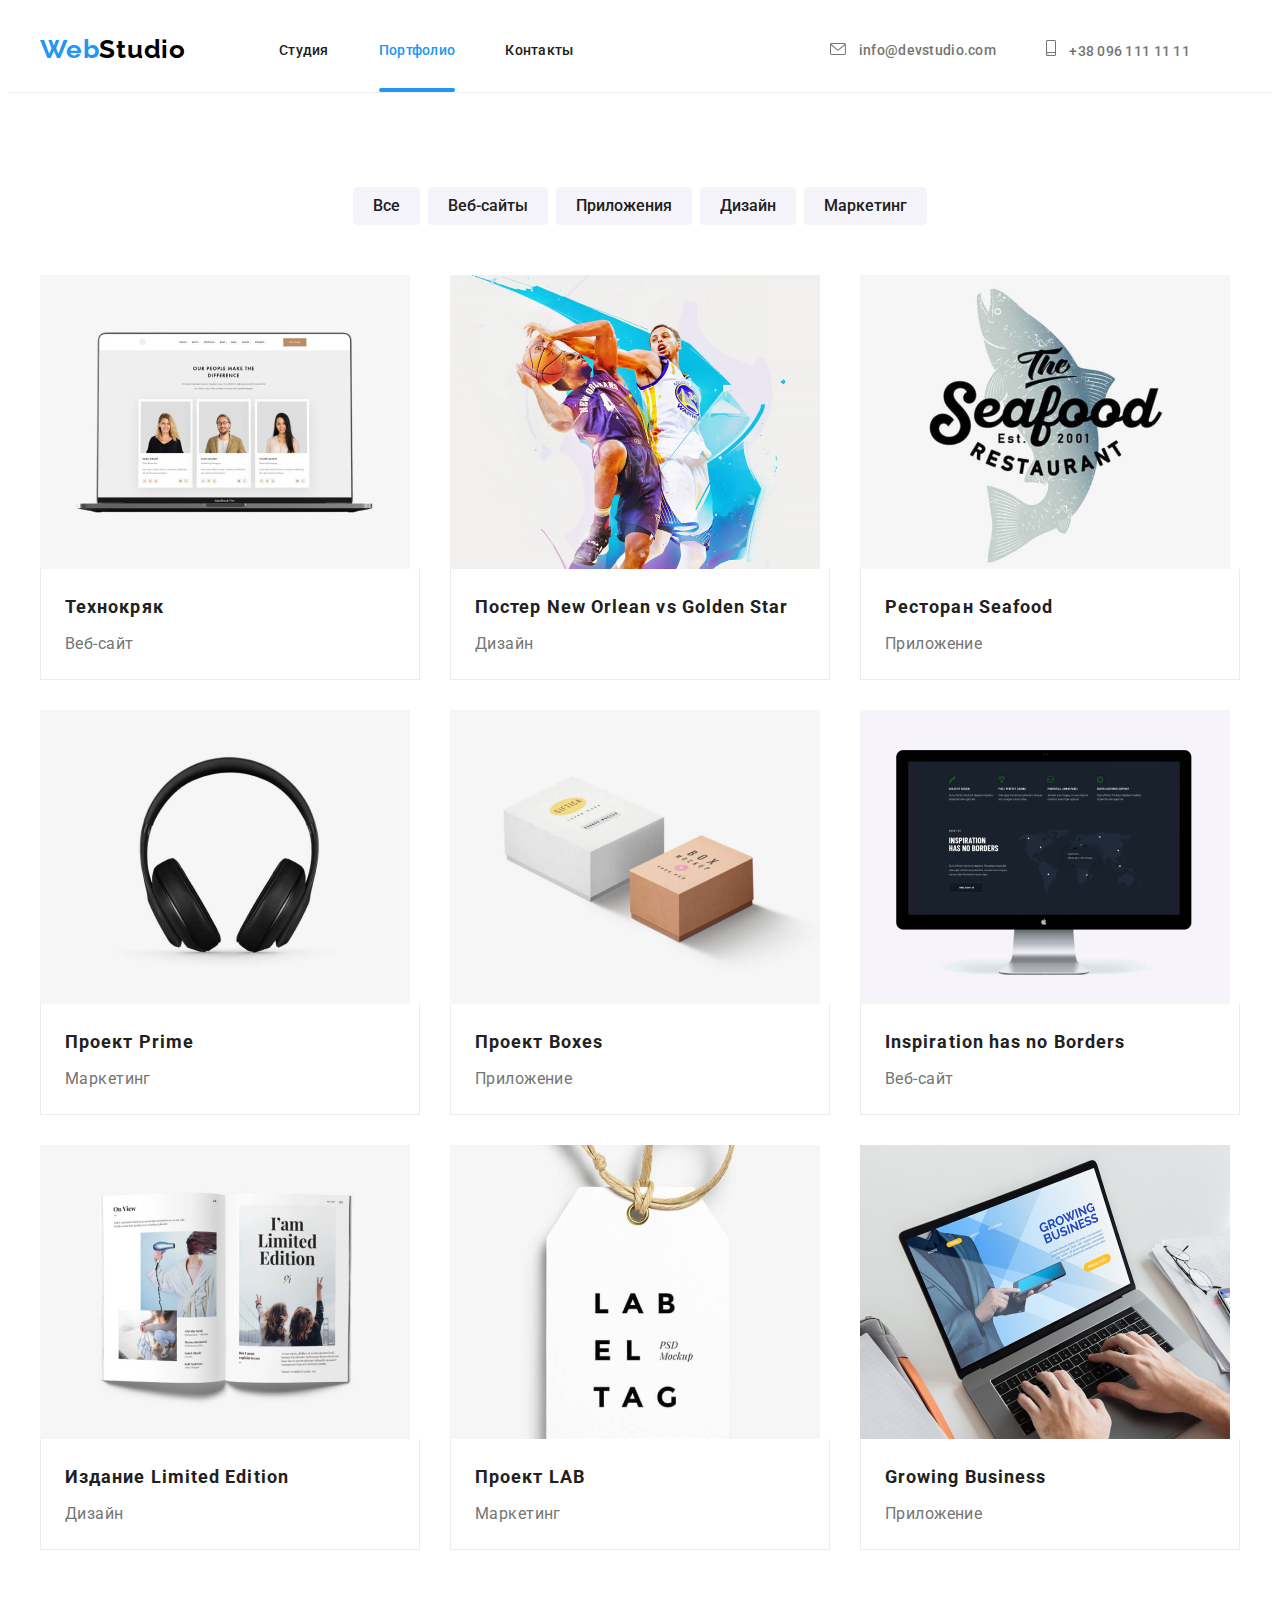
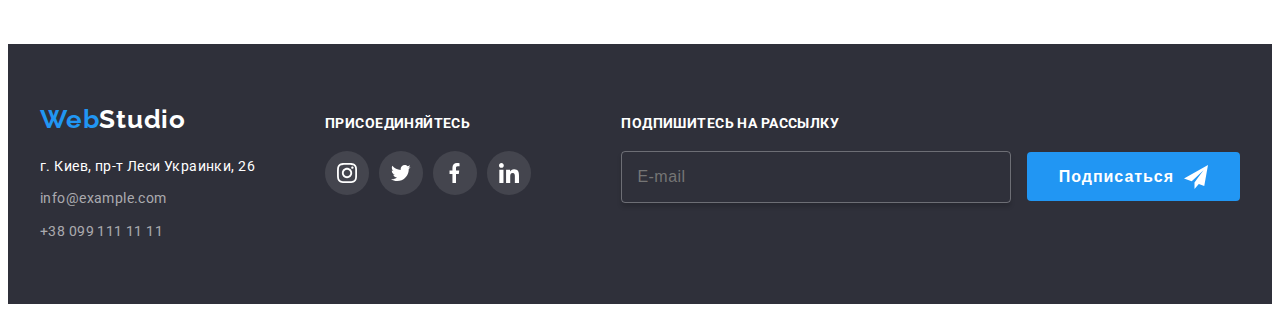
==== portfolio.html @ 8ec92589 "Add files via upload" ====
<!DOCTYPE html>
<html lang="ru">
<head>
    <meta charset="UTF-8">
    <meta http-equiv="X-UA-Compatible" content="IE=edge">
    <meta name="viewport" content="width=device-width, initial-scale=1.0">
    <link rel="preconnect" href="https://fonts.googleapis.com">
    <link rel="preconnect" href="https://fonts.gstatic.com" crossorigin>
    <link href="https://fonts.googleapis.com/css2?family=Raleway:wght@700&family=Roboto:wght@400;500;700;900&display=swap"
    rel="stylesheet">
    <link rel="stylesheet" href="https://cdnjs.cloudflare.com/ajax/libs/modern-normalize/1.1.0/modern-normalize.min.css"
        integrity="sha512-wpPYUAdjBVSE4KJnH1VR1HeZfpl1ub8YT/NKx4PuQ5NmX2tKuGu6U/JRp5y+Y8XG2tV+wKQpNHVUX03MfMFn9Q=="
        crossorigin="anonymous" referrerpolicy="no-referrer" />
    <link rel="stylesheet" href="css/styles.css">
    <title>Portfolio</title>
</head>
<body>
    <!--Шапка сайта-->
    <header class="border-header">
        <div class="container">
        <div class="main-nav">
        <nav class="main-nav">
            <a class="webstudio" href="portfolio.html"> <span class="web">Web</span>Studio</a>
            <ul class="header-name-list">
                <li><a class="social-link" href="index.html">Студия</a></li>
                <li><a class="social-link current-portfolio" href="portfolio.html"><span class="portfolio-text-color">Портфолио</span></a></li>
                <li><a class="social-link" href="">Контакты</a></li>
            </ul>
        </nav>
    <ul class="header-mail-contacts">
        <li><a href="mailto:info@devstudio.com" class="header-contacts icons-header">
                <svg class="tell-svg" width="16" height="12">
                            <use href="./images/icons.svg#icon-envelope-hover"></use>
                        </svg>
                        info@devstudio.com</a>
                    </li>
        <li><a href="tel:+380961111111" class="header-contacts icons-header">
            <svg class="tell-svg" width="10" height="16">
                <use href="./images/icons.svg#icon-smartphone"></use>
            </svg>
            +38 096 111 11 11</a>
        </li>
    </ul>
</div>
</div>
    </header>
    <!--Основная информация сайта-->
<main>
     <section class="material-section">
        <div class="container">
        <h1 class="invisible">Основная информация сайта</h1>
        <ul class="button-list-item">
            <li class="button-setting"><button class="main-name-section" type="button">Все</button></li>
            <li class="button-setting"><button class="main-name-section" type="button">Веб-сайты</button></li>
            <li class="button-setting"><button class="main-name-section" type="button">Приложения</button></li>
            <li class="button-setting"><button class="main-name-section" type="button">Дизайн</button></li>
            <li class="button-setting"><button class="main-name-section" type="button">Маркетинг</button></li>
        </ul>
        
    <!--Картинки сайтов-->
        <ul class="portfolio-list list">
            <li class="portfolio-image">
                <a class="list-text-decor" href="Teghnohriak"  target="_blank" rel="noopener noreferrer">
                    <div class="item-discription-box">
                    <img src="./images/tehnohriak.png" alt="Teghohriak" width="370" />
                    <p class="portfolio-item-discription">Технокряк это современная площадка распространения коронавируса. Компании
                            используют эту платформу для цифрового
                            шпионажа и атак на защищённые сервера конкурентов.</p>
                    </div>
                <div class="portfolio-content-size">
            <h2 class="portfolio-name-content">Технокряк</h2>
            <p class="portfolio-text-section">Веб-сайт</p>
           </div>
           </a>
           </li>
            <li class="portfolio-image">
                <a class="list-text-decor" href="NewOrlean" target="_blank" rel="noopener noreferrer">
                    <div class="item-discription-box">
                    <img src="./images/posternevorlean.png" alt="NewOrlean" width="370" />
                    <p class="portfolio-item-discription">Технокряк это современная площадка распространения коронавируса. Компании
                используют эту платформу для цифрового
                шпионажа и атак на защищённые сервера конкурентов.</p>
                </div>
                    <div class="portfolio-content-size">
            <h2 class="portfolio-name-content">Постер New Orlean vs Golden Star</h2>
            <p class="portfolio-text-section">Дизайн</p>
            </div>
            </a>
        </li>
            <li class="portfolio-image">
                <a class="list-text-decor" href="SeaFood" target="_blank" rel="noopener noreferrer">
                    <div class="item-discription-box">
                    <img src="./images/seaafood.png" alt="SeaFood" width="370"/>
            <p class="portfolio-item-discription">Технокряк это современная площадка распространения коронавируса. Компании
                используют эту платформу для цифрового
                шпионажа и атак на защищённые сервера конкурентов.</p>
            </div>
                    <div class="portfolio-content-size">
            <h2 class="portfolio-name-content">Ресторан Seafood</h2>
            <p class="portfolio-text-section">Приложение</p>
            </div>
            </a>
        </li>
            <li class="portfolio-image">
                <a class="list-text-decor" href="ProjectPrime" target="_blank" rel="noopener noreferrer">
                    <div class="item-discription-box">
                    <img src="./images/projectprimes.png" alt="ProjectPrime" width="370" />
                <p class="portfolio-item-discription">Технокряк это современная площадка распространения коронавируса. Компании
                используют эту платформу для цифрового
                шпионажа и атак на защищённые сервера конкурентов.</p>
                 </div>
                    <div class="portfolio-content-size">
            <h2 class="portfolio-name-content">Проект Prime</h2>
            <p class="portfolio-text-section">Маркетинг</p>
            </div>
            </a>
        </li>
            <li class="portfolio-image">
                <a class="list-text-decor" href="ProjectBoxes" target="_blank" rel="noopener noreferrer">
                    <div class="item-discription-box">
                    <img src="./images/boxess.png" alt="ProjectBoxes" width="370" />
                    <p class="portfolio-item-discription">Технокряк это современная площадка распространения коронавируса. Компании
                используют эту платформу для цифрового
                шпионажа и атак на защищённые сервера конкурентов.</p>
                 </div>
                    <div class="portfolio-content-size">
                <h2 class="portfolio-name-content">Проект Boxes</h2>
            <p class="portfolio-text-section">Приложение</p>
            </div>
            </a>
        </li>
            <li class="portfolio-image">
                <a class="list-text-decor" href="Ihbb" target="_blank" rel="noopener noreferrer">
                    <div class="item-discription-box">
                    <img src="./images/ihbb.png" alt="Ihbb" width="370" />
                    <p class="portfolio-item-discription">Технокряк это современная площадка распространения коронавируса. Компании
                используют эту платформу для цифрового
                шпионажа и атак на защищённые сервера конкурентов.</p>
                </div>
                    <div class="portfolio-content-size">
                <h2 class="portfolio-name-content">Inspiration has no Borders</h2>
            <p class="portfolio-text-section">Веб-сайт</p>
            </div>
            </a>
        </li>
            <li class="portfolio-image">
                <a class="list-text-decor" href="limitededitions" target="_blank" rel="noopener noreferrer">
                    <div class="item-discription-box">
                    <img src="./images/limitededitions.png" alt="limitededitions" width="370" />
                    <p class="portfolio-item-discription">Технокряк это современная площадка распространения коронавируса. Компании
                используют эту платформу для цифрового
                шпионажа и атак на защищённые сервера конкурентов.</p>
                </div>
                    <div class="portfolio-content-size">
                <h2 class="portfolio-name-content">Издание Limited Edition</h2>
            <p class="portfolio-text-section">Дизайн</p>
            </div>
            </a>
        </li>
            <li class="portfolio-image">
                <a class="list-text-decor" href="projectLab" target="_blank" rel="noopener noreferrer">
                    <div class="item-discription-box">
                    <img src="./images/lab.png" alt="projectLab" width="370"/>
                    <p class="portfolio-item-discription">Технокряк это современная площадка распространения коронавируса. Компании
                используют эту платформу для цифрового
                шпионажа и атак на защищённые сервера конкурентов.</p>
                </div>
                    <div class="portfolio-content-size">
                <h2 class="portfolio-name-content">Проект LAB</h2>
            <p class="portfolio-text-section">Маркетинг</p>
            </div>
            </a>
        </li>
            <li class="portfolio-image">
                <a class="list-text-decor" href="crowningbisines" target="_blank" rel="noopener noreferrer">
                    <div class="item-discription-box">
                    <img src="./images/crowningbisines.png" alt="crowningbisines" width="370" />
                    <p class="portfolio-item-discription">Технокряк это современная площадка распространения коронавируса. Компании
                используют эту платформу для цифрового
                шпионажа и атак на защищённые сервера конкурентов.</p>
                </div>
                    <div class="portfolio-content-size">
                <h2 class="portfolio-name-content">Growing Business</h2>
            <p class="portfolio-text-section">Приложение</p>
        </div>
        </a>
        </li>
        </ul>
        </div>
    </section>
   
</main>
<!--Инфа Футерa-->
<footer class="footer-menu">
    <div class="container">
        <div class="all-footer-menu">
        <div class="footer-menu-logo">
        <a class="studio-footer" href="index.html"> <span class="web">Web</span>Studio</a>
        <address>
        <ul class="list">
            <li class="footer-section-li addres--footer-margin"><a class="footer-address-section" href="https://www.google.com/maps/d/viewer?msa=0&mid=10uSM3H-mIU3GznYo2szRIEphczw&ll=50.42732223110121%2C30.538093590064918&z=17"
                    target="blanc" rel="noopener noreferre">
                    г. Киев, пр-т Леси Украинки, 26</a></li>
            <li class="footer-section-li"><a class="footer-contact-section" href="mailto:info@example.com" title="info@example.com">info@example.com</a></li>
            <li class="footer-section-li"><a class="footer-contact-section" href="tel:+380991111111" title="+380991111111">+38 099 111 11 11</a></li>
        </ul>
        </address>
        </div>
        <div class="right-footer-container">
            <strong class="right-footer-title">ПРИСОЕДИНЯЙТЕСЬ</strong>
            <ul class="right-footer-list list">
                <li class="right-footer-item">
                    <a href="" class="right-footer-link">
                        <svg class="right-footer-icons" width="20" height="20">
                            <use href="./images/icons.svg#icon-instagram2"></use>
                        </svg>
                    </a>
                </li>
                <li class="right-footer-item">
                    <a href="" class="right-footer-link twiter-background">
                        <svg class="right-footer-icons" width="20" height="20">
                            <use href="./images/icons.svg#icon-facebook"></use>
                        </svg>
                    </a>
                </li>
                <li class="right-footer-item">
                    <a href="" class="right-footer-link">
                        <svg class="right-footer-icons" width="20" height="20">
                            <use href="./images/icons.svg#icon-twiter"></use>
                        </svg>
                    </a>
                </li>
                <li class="right-footer-item">
                    <a href="" class="right-footer-link">
                        <svg class="right-footer-icons" width="20" height="20">
                            <use href="./images/icons.svg#icon-linkedin"></use>
                        </svg>
                    </a>
                </li>
            </ul>
        </div>
        <div class="footer-con-item">
            <strong class="right-footer-title">Подпишитесь на рассылку</strong>
            <form class="footer-form">
                <input class="input-footer" name="email-footer" type="email" placeholder="E-mail" />
                <button class="button-style btn-send" type="submit">
                    Подписаться
                    <svg class="icon-send-btn" width="24px" height="24px">
                        <use href="./images/modal.svg#icon-icon-send"></use>
                    </svg>
                </button>
            </form>
        </div>
    </div>
    </div>
</footer>
</body>
</html>
---- css/styles.css ----
body {
  font-family: "Roboto", sans-serif;
  font-size: 14px;
  font-weight: normal;
  letter-spacing: 0.03em;
  background-color: var(--main-batton-address-color);
}
footer {
  background-color: var(--footer-main-background-color);
}
p,
h1,
h2,
h3,
h4 {
  margin: 0;
}
ul {
  margin: 0;
  padding-left: 0;
}
button {
  cursor: pointer;
}
img {
  display: block;
}
:root {
  --main-text-color: #757575;
  --main-batton-address-color: #ffffff;
  --accent-color: #2196f3;
  --portfolio-main-color: #212121;
  --webstudio-text-color: #000000;
  --background-text-button-color: #f5f4fa;
  --footer-main-background-color: #2f303a;
  --var-main-color: #e5e5e5;
}
/*-----------------WebStudio----------------*/
.list {
  list-style: none;
}
.container {
  width: 1200px;
  padding-left: 15px;
  padding-right: 15px;
  margin: 0 auto;
}
.webstudio {
  font-family: Raleway, sans-serif;
  font-weight: 700;
  font-size: 26px;
  line-height: 1.19;
  letter-spacing: 0.03em;
  text-decoration: none;
  color: var(--webstudio-text-color);
  margin-top: 24px;
  margin-bottom: 25px;
  display: flex;
}
.web {
  color: #2196f3;
  text-decoration: none;
}

.main-nav {
  display: flex;
  align-items: center;
}

/*-----------------Header------------------*/
.head-height {
  height: 80px;
  border-bottom-style: solid;
  border-bottom-color: #ececec;
  border-width: 1px;
}
.social-link {
  font-weight: 500;
  line-height: 16px;
  letter-spacing: 0.02em;
  text-decoration: none;
  color: var(--portfolio-main-color);
  display: block;
  transition-property: color, background-color;
  transition-duration: 250ms;
  transition-timing-function: cubic-bezier(0.4, 0, 0.2, 1);
}
/* Нижнее подчеркивание в хедере */
.current {
  color: var(--accent-color);
  position: relative;
}
.current::after {
  content: "";
  width: 100%;
  height: 4px;
  border-radius: 2px;
  position: absolute;
  left: 0;
  background-color: var(--accent-color);
  bottom: -30px;
}
.current-portfolio {
  position: relative;
}
.current-portfolio::after {
  content: "";
  width: 100%;
  height: 4px;
  border-radius: 2px;
  position: absolute;
  left: 0;
  background-color: var(--accent-color);
  bottom: -34px;
}
.border-header {
  border-bottom: 1px solid #ececec;
}
.social-link:hover,
.social-link:focus {
  color: var(--accent-color);
}
.header-contacts:hover,
.header-contacts:focus {
  fill: var(--accent-color);
  color: var(--accent-color);
}

.header-name-list {
  font-weight: 500;
  line-height: 1.14;
  letter-spacing: 0.02em;
  color: hsl(0, 0%, 13%);
  text-decoration: none;
  display: flex;
  list-style: none;
  margin-left: 93px;
  margin-bottom: 32px;
  margin-top: 32px;
}
.header-name-list .social-link {
  margin-right: 50px;
}
.header-name-list .social-link:not(:last-child) {
  margin-right: 50px;
}

.studio-color {
  color: #2196f3;
}
.studio-text-color {
  color: #2196f3;
}
.header-mail-contacts {
  list-style: none;
  display: flex;
  align-items: center;
  margin-top: 32px;
  margin-bottom: 32px;
  margin-left: auto;
}
.header-mail-contacts .header-contacts {
  margin-right: 50px;
}
.header-mail-contacts .header-contacts:not(:last-child) {
  margin-right: 50px;
}
.header-contacts,
.header-tell {
  font-weight: 500;
  line-height: 1.14;
  letter-spacing: 0.02em;
  text-decoration: none;
  color: var(--main-text-color);
  transition-property: color, background-color;
  transition-duration: 250ms;
  transition-timing-function: cubic-bezier(0.4, 0, 0.2, 1);
}
.tell-svg {
  margin-right: 10px;
  align-items: center;
}
.head-icon-sections {
  display: flex;
  align-items: center;
}
.icons-header {
  fill: currentColor;
}
.icon-malito {
  fill: solid #757575;
}

/*------Секция основного материала--*/
.section-background-color {
  background-color: var(--footer-main-background-color);
  background-image: linear-gradient(
      rgba(47, 48, 58, 0.4),
      rgba(47, 48, 58, 0.4)
    ),
    url(../images/hero.img.jpg);
  background-repeat: no-repeat;
  background-position: center;
  background-size: cover;
  max-width: 1600px;
  margin-right: auto;
  margin-left: auto;
}

.main-container {
  text-align: center;
  padding-top: 200px;
  padding-bottom: 200px;
}

.material-section {
  padding-top: 94px;
  padding-bottom: 94px;
}

.section-effective-solutions {
  font-weight: 900;
  font-size: 44px;
  line-height: 1.36;
  text-align: center;
  letter-spacing: 0.06em;
  text-transform: uppercase;
  color: var(--main-batton-address-color);
  width: 696px;
  margin-right: auto;
  margin-left: auto;
  margin-bottom: 30px;
  display: block;
}
.button-style {
  display: inline-block;
  background-color: #2196f3;
  font-weight: 700;
  font-size: 16px;
  line-height: 1.87;
  border-radius: 4px;
  cursor: pointer;
  letter-spacing: 0.06em;
  color: var(--main-batton-address-color);
  text-align: center;
  border: none;
  padding-top: 10px;
  padding-bottom: 10px;
  padding-left: 32px;
  padding-right: 32px;
  transition-property: color, background-color;
  transition-duration: 250ms;
  transition-timing-function: cubic-bezier(0.4, 0, 0.2, 1);
}
.button-style:hover,
.button-style:focus {
  background-color: #188ce8;
}
/*------Секция рода занятий нашей организации--*/
.list-about:not(:last-child) {
  margin-right: 30px;
}
.list-about {
  width: 270px;
}
.section-name-main-material {
  font-weight: 700;
  font-size: 14px;
  line-height: 1.14;
  text-transform: uppercase;
  color: var(--main-name-text-color);
  margin-bottom: 10px;
  text-transform: uppercase;
  padding: 0px;
}
.main-material-text {
  line-height: 1.71;
  font-style: Regular;
  color: var(--main-text-color);
  padding: 0px;
  margin: 0px;
}
.section-main-material {
  display: flex;
}
.list-about::before {
  display: block;
  height: 120px;
  content: "";
  background-color: #f5f4fa;
  background-repeat: no-repeat;
  background-position: center;
  margin-bottom: 30px;
}
.icon-antenna::before {
  background-image: url(../images/antenna.svg);
}
.icon-clock::before {
  background-image: url(../images/clock.svg);
}
.icon-grafik::before {
  background-image: url(../images/diagram\ 1.svg);
}
.icon-cosmic::before {
  background-image: url(../images/astronaut.svg);
}
.img-occupation {
  display: flex;
  max-width: 100%;
  height: auto;
}
.img-section {
  padding-top: 0px;
  padding-bottom: 94px;
}
.img-material-section {
  display: block;
  margin-right: 30px;
}
.img-occupation .img-material-section:last-child {
  margin-right: 0px;
}
.img-occupation {
  flex-wrap: nowrap;
}
.invisible {
  display: none;
}
.about-item-wrap {
  display: block;
  position: relative;
}
.about-img-text-section {
  font-family: "Roboto";
  font-size: 14px;
  font-weight: 700;
  line-height: 1.14;
  letter-spacing: 0.03em;
  text-align: center;
  text-transform: uppercase;
  position: absolute;
  left: 0;
  bottom: 0;
  background-color: rgba(47, 48, 58, 0.8);
  color: var(--main-batton-address-color);
  padding: 27px 0;
  width: 100%;
  transition-property: color, background-color;
  transition-duration: 250ms;
  transition-timing-function: cubic-bezier(0.4, 0, 0.2, 1);
}
/*------Секция "наша команда"------*/
.background-color-team {
  background-color: var(--background-text-button-color);
}

.occupation-team-sections {
  font-weight: 700;
  font-size: 36px;
  line-height: 1.16;
  text-align: center;
  color: var(--portfolio-main-color);
  margin-bottom: 50px;
}
.team-block-section {
  display: flex;
}
.team-paddings {
  padding-top: 30px;
  padding-bottom: 30px;
}
.team-cards-shadow {
  box-shadow: 0px 1px 3px rgba(0, 0, 0, 0.12), 0px 1px 1px rgba(0, 0, 0, 0.14),
    0px 2px 1px rgba(0, 0, 0, 0.2);
  border-radius: 0px 0px 4px 4px;
}

.team-img {
  display: block;
  margin-right: 30px;
  border-left: 1px solid #ececec;
  border-right: 1px solid #ececec;
  border-bottom: 1px solid #ececec;
  box-shadow: 0 4px 4px 0 #ececec;
  background-color: #ffffff;
}
.team-block-section .team-img:last-child {
  margin-right: 0px;
}
.team-name-section {
  font-weight: 500;
  font-size: 16px;
  line-height: 1.18;
  text-align: center;
  color: var(--main-name-text-color);
  margin-bottom: 10px;
}
.team-social-list {
  display: flex;
  justify-content: center;
}

.team-social-item + .team-social-item {
  margin-left: 10px;
}

.team-social-link {
  width: 44px;
  height: 44px;
  background-color: #ffffff;
  display: flex;
  border-radius: 50%;
  justify-content: center;
  align-content: center;
  margin-top: 16px;
  transition-property: color, background-color;
  transition-duration: 250ms;
  transition-timing-function: cubic-bezier(0.4, 0, 0.2, 1);
}

.proffesin-section {
  font-size: 16px;
  line-height: 1.18;
  text-align: center;
  color: var(--main-text-color);
}
.team-social-icons {
  fill: #afb1b8;
  content: "";
  background-repeat: no-repeat;
  margin-top: 12px;
  cursor: pointer;
  transition-property: color, background-color;
  transition-duration: 250ms;
  transition-timing-function: cubic-bezier(0.4, 0, 0.2, 1);
}
/* ховер секции соц. сетей команды */
.team-social-link:hover,
.team-social-link:focus {
  background-color: #2196f3;
}
.team-social-link:hover .team-social-icons,
.team-social-link:focus .team-social-icons {
  fill: #ffffff;
}
/* Секция постоянных клиентов */

.section-clients-title {
  font-family: Roboto;
  font-style: normal;
  font-weight: 700;
  font-size: 36px;
  line-height: 1.16;
  letter-spacing: 0.03;
  color: #212121;
  text-decoration: none;
  text-align: center;
  margin-bottom: 50px;
}
.clients-item {
  width: 170px;
  height: 92px;
  left: 615px;
  top: 2493px;
  border: 1px solid #afb1b8;
  box-sizing: border-box;
  border-radius: 4px;
  margin-right: 30px;
  transition-property: color, background-color;
  transition-duration: 250ms;
  transition-timing-function: cubic-bezier(0.4, 0, 0.2, 1);
}
.clients-item:last-child {
  margin-right: 0px;
}
.icon-clients {
  transition-property: color, background-color;
  transition-duration: 250ms;
  transition-timing-function: cubic-bezier(0.4, 0, 0.2, 1);
}
.clients-item:hover,
.clients-item:focus {
  border-color: #2196f3;
}
.clients-item:hover .icon-clients,
.clients-item:focus .icon-clients {
  fill: #2196f3;
}
.client-list {
  display: flex;
  justify-content: center;
}
.clients-link {
  width: 106px;
  height: 60px;
  display: flex;
  justify-content: center;
  align-content: center;
  margin: 16px auto 16px auto;
  fill: #afb1b8;
}

/*-----------Секция футера-----------*/
.footer-paddings {
  padding-bottom: 60px;
  padding-top: 60px;
}
.studio-footer {
  font-family: Raleway;
  font-weight: 700;
  font-size: 26px;
  line-height: 1.17;
  letter-spacing: 0.03em;
  color: var(--main-batton-address-color);
  text-decoration: none;
  margin-bottom: 20px;
}

.footer-menu-logo {
  display: block;
}
.footer-menu {
  display: inline-block;
}
.footer-section-li:not(:last-child) {
  margin-bottom: 9px;
}
.addres--footer-margin {
  margin-top: 20px;
}
.footer-li-addres-section {
  margin-bottom: 9px;
}
.footer-contact-section,
.footer-tell-section {
  font-style: normal;
  line-height: 1.71;
  color: rgba(255, 255, 255, 0.6);
  text-decoration: none;
  transition-property: color, background-color;
  transition-duration: 250ms;
  transition-timing-function: cubic-bezier(0.4, 0, 0.2, 1);
}
.footer-contact-section:hover,
.footer-contact-section:focus,
.footer-address-section:hover,
.footer-address-section:focus,
.footer-tell-section:hover,
.footer-tell-section:focus {
  color: var(--accent-color);
}

.footer-address-section {
  font-style: normal;
  text-decoration: none;
  line-height: 24px;
  color: var(--main-batton-address-color);
  transition-property: color, background-color;
  transition-duration: 250ms;
  transition-timing-function: cubic-bezier(0.4, 0, 0.2, 1);
}
.all-footer-menu {
  display: flex;
  align-items: baseline;
}
.right-footer-container {
  margin-left: 70px;
}
.right-footer-title {
  font-family: "Roboto", sans-serif;
  font-weight: 700;
  font-size: 14px;
  line-height: 16px;
  color: var(--main-batton-address-color);
  text-align: left;
  text-transform: uppercase;
  margin-bottom: 20px;
  display: block;
}
.right-footer-list {
  display: flex;
  justify-content: center;
  align-items: center;
}

.right-footer-item {
  justify-content: baseline;
  margin-right: 10px;
}
.right-footer-link {
  width: 44px;
  height: 44px;
  background-color: #44454e;
  display: flex;
  border-radius: 50%;
  justify-content: center;
  align-content: center;
  transition-property: color, background-color;
  transition-duration: 250ms;
  transition-timing-function: cubic-bezier(0.4, 0, 0.2, 1);
}
.right-footer-item:last-child {
  margin-right: 0px;
}
.right-footer-icons {
  fill: #ffffff;
  margin-top: 12px;
  cursor: pointer;
}
.right-footer-link:hover,
.right-footer-link:focus {
  background-color: #2196f3;
}

/*--Оформление основного материала Портфолио--*/
.portfolio-name-content {
  font-weight: 700;
  font-size: 18px;
  line-height: 2;
  letter-spacing: 0.06em;
  color: var(--portfolio-main-color);
  text-decoration: none;
  margin-bottom: 4px;
}
.portfolio-list {
  display: flex;
  justify-content: center;
  flex-wrap: wrap;
}
.portfolio-image {
  width: calc((100% - 60px) / 3);
  margin-right: 30px;
  margin-bottom: 30px;
}

.portfolio-image:nth-child(3n) {
  margin-right: 0px;
}
.portfolio-image:nth-last-child(-n + 3) {
  margin-bottom: 0px;
}
.portfolio-content-size {
  padding-top: 20px;
  padding-bottom: 20px;
  padding-left: 24px;
  padding-right: 24px;
  border-bottom: 1px solid #ececec;
  border-left: 1px solid #ececec;
  border-right: 1px solid #ececec;
  border-top-style: none;
}
/* эффекты текста списка ссылок портфолио */
.item-discription-box {
  position: relative;
  overflow: hidden;
}
.portfolio-item-discription {
  position: absolute;
  height: 100%;
  top: 0;
  left: 0;
  display: flex;
  align-items: center;
  padding: 63px 24px;
  font-size: 18px;
  line-height: 1.55;
  color: var(--main-batton-address-color);
  background-color: rgba(33, 150, 243, 0.9);
  transition-property: transform;
  transition-duration: 250ms;
  transform: translateY(101%);
  transition-timing-function: cubic-bezier(0.4, 0, 0.2, 1);
}
/* ховер списка ссылок портфолио */
.list-text-decor:hover .portfolio-item-discription,
.list-text-decor:focus .portfolio-item-discription {
  transform: translateY(0);
}
/* тень боксов списка ссылок портфолио */
.list-text-decor:hover,
.list-text-decor:focus {
  box-shadow: 0px 1px 1px rgba(0, 0, 0, 0.12), 0px 4px 4px rgba(0, 0, 0, 0.06),
    1px 4px 6px rgba(0, 0, 0, 0.16);
}
.list-text-decor {
  text-decoration: none;
  display: block;
  transition-property: color, background-color;
  transition-duration: 250ms;
  transition-timing-function: cubic-bezier(0.4, 0, 0.2, 1);
}
.portfolio-text-section {
  font-size: 16px;
  line-height: 1.87;
  color: var(--main-text-color);
  text-decoration: none;
}
.button-list-item {
  display: flex;
  justify-content: center;
  margin-bottom: 50px;
  list-style: none;
}
.button-setting {
  display: list-item;
  margin-right: 8px;
  list-style: none;
}
.main-name-section {
  display: list-item;
  font-family: inherit;
  font-style: Medium;
  font-weight: 500;
  font-size: 16px;
  line-height: 1.62;
  text-align: center;
  color: var(--portfolio-main-color);
  text-decoration: none;
  cursor: pointer;
  border: none;
  border-radius: 4px;
  padding: 6px 20px;
  background: var(--background-text-button-color);
  transition-property: color, background-color;
  transition-duration: 250ms;
  transition-timing-function: cubic-bezier(0.4, 0, 0.2, 1);
}
.button-list-item .button-setting:last-child {
  margin-right: 0px;
}

/*---------------псевдоклас контактов портфолио------------*/
.main-name-section:hover,
.main-name-section:focus {
  background-color: #188ce8;
  color: var(--main-batton-address-color);
  cursor: pointer;
  box-shadow: 0px 4px 4px rgba(0, 0, 0, 0.25);
}
.portfolio-text-color {
  color: #2196f3;
}
.footer-menu {
  display: block;
  padding-top: 60px;
  padding-bottom: 60px;
}
.foter-addres-list {
  padding-top: 20px;
}
.footer-border {
  border-style: solid 1px #000000;
  box-shadow: 0 4px 4px 0 #000000;
}
/* Бэкдроп модалки */
.backdrop {
  background-color: rgba(0, 0, 0, 0.2);
  position: fixed;
  top: 0;
  width: 100vw;
  height: 100vh;
  transition: opacity 500ms, visibility 500ms;
}

.modal {
  position: absolute;
  padding: 40px;
  top: 50%;
  left: 50%;
  background-color: var(--main-batton-address-color);
  box-shadow: 0px 1px 3px rgba(0, 0, 0, 0.12), 0px 1px 1px rgba(0, 0, 0, 0.14),
    0px 2px 1px rgba(0, 0, 0, 0.2);
  border-radius: 4px;
  transform: translate(-50%, -50%) scale(1);
}
.modal-close {
  position: absolute;
  top: 8px;
  right: 8px;
  padding: 0;

  display: flex;
  justify-content: center;
  align-items: center;

  width: 30px;
  height: 30px;

  background-color: var(--main-batton-address-color);
  border: 1px solid rgba(0, 0, 0, 0.1);
  border-radius: 50%;
}
.close-icon-modal {
  transition: 250ms cubic-bezier(0.4, 0, 0.2, 1);
}
.close-icon-modal:hover {
  color: var(--accent-color);
}
.modal-close:hover .close-icon-modal,
.modal-close:focus .close-icon-modal {
  fill: currentColor;
}
.is-hidden {
  opacity: 0;
  pointer-events: none;
  visibility: hidden;
}
.modal-title {
  font-weight: 700;
  font-size: 20px;
  line-height: 1.15;
  text-align: center;
  margin-bottom: 12px;
  color: var(--portfolio-main-color);
}
.form .button-style {
  display: flex;
  margin-left: auto;
  margin-right: auto;
}
.form {
}
.form-field {
  position: relative;
}
.input-text {
  display: block;
  margin-bottom: 4px;
  margin-top: 10px;
  font-size: 12px;
  line-height: 1.16;
  letter-spacing: 0.01em;
  color: var(--main-text-color);
}
.name-margin {
  margin-top: 0px;
}
.form-input {
  width: 100%;
  height: 40px;
  border: 1px solid rgba(33, 33, 33, 0.2);
  border-radius: 4px;
  outline: none;
  padding: 11px 12px 11px 42px;
  transition: 250ms cubic-bezier(0.4, 0, 0.2, 1);
}
.form-input:hover + .modal-icon,
.form-input:focus + .modal-icon {
  fill: var(--accent-color);
}
.form-input:hover,
.form-text:hover,
.form-input:focus,
.form-text:focus {
  border-color: var(--accent-color);
}
.form-text {
  display: block;
  padding: 12px 16px;
  margin-bottom: 20px;
  border: 1px solid rgba(33, 33, 33, 0.2);
  border-radius: 4px;
  color: rgba(117, 117, 117, 0.5);
  width: 100%;
  height: 120px;
  font-size: 12px;
  line-height: 1.16;
  letter-spacing: 0.01em;
  resize: none;
  outline: none;
  transition: 250ms cubic-bezier(0.4, 0, 0.2, 1);
}
.form-text::placeholder {
  color: rgba(117, 117, 117, 0.5);
}
.modal-icon {
  display: inline-block;
  top: 50%;
  left: 12px;
  position: absolute;
  fill: var(--portfolio-main-color);
  transition: 250ms cubic-bezier(0.4, 0, 0.2, 1);
}

.modal-close:hover .close-icon-modal,
.modal-close:focus .close-icon-modal {
  fill: currentColor;
}
.conditions {
  margin-bottom: 30px;
}
.conditions-link {
  color: var(--accent-color);
}

.input-checkbox {
  display: flex;
  align-items: center;
  justify-content: center;
}
.checkbox {
  position: absolute;
  clip: rect(0 0 0 0);
  width: 1px;
  height: 1px;
  margin: -1px;
}
.checkbox-icon {
  display: inline-block;
  width: 16px;
  height: 15px;
  margin-right: 8px;
  border: solid 2px #212121;
  border-radius: 2px;
  transition: 250ms cubic-bezier(0.4, 0, 0.2, 1);
  cursor: pointer;
}
.checkbox:checked + .checkbox-icon {
  border-color: var(--accent-color);
  background-color: var(--accent-color);
  background-image: url(../images/chek_form.svg);
  background-size: contain;
  background-origin: border-box;
}
.checkbox:hover + .checkbox-icon,
.checkbox:focus + .checkbox-icon {
  border: solid 2px #2196f3;
}
/* footer send menu */
.footer-con-item:not(:last-child) {
  margin-right: 70px;
}

.footer-con-item:last-child {
  margin-left: auto;
}

.input-footer {
  height: 50px;
  min-width: 358px;
  padding: 0 15px;
  margin-right: 12px;
  outline: none;
  font-size: 16px;
  line-height: 1.25;
  letter-spacing: 0.03em;
  color: var(--main-batton-address-color);
  background-color: inherit;
  border: 1px solid rgba(255, 255, 255, 0.3);
  transition: 250ms cubic-bezier(0.4, 0, 0.2, 1);
  border-radius: 4px;
  box-shadow: 0px 4px 4px rgba(0, 0, 0, 0.15);
}
.input-footer:hover,
.inpet-footer:focus {
  border-color: var(--accent-color);
}
.btn-send {
  display: inline-flex;
  align-items: center;
}
.icon-send-btn {
  margin-left: 10px;
}
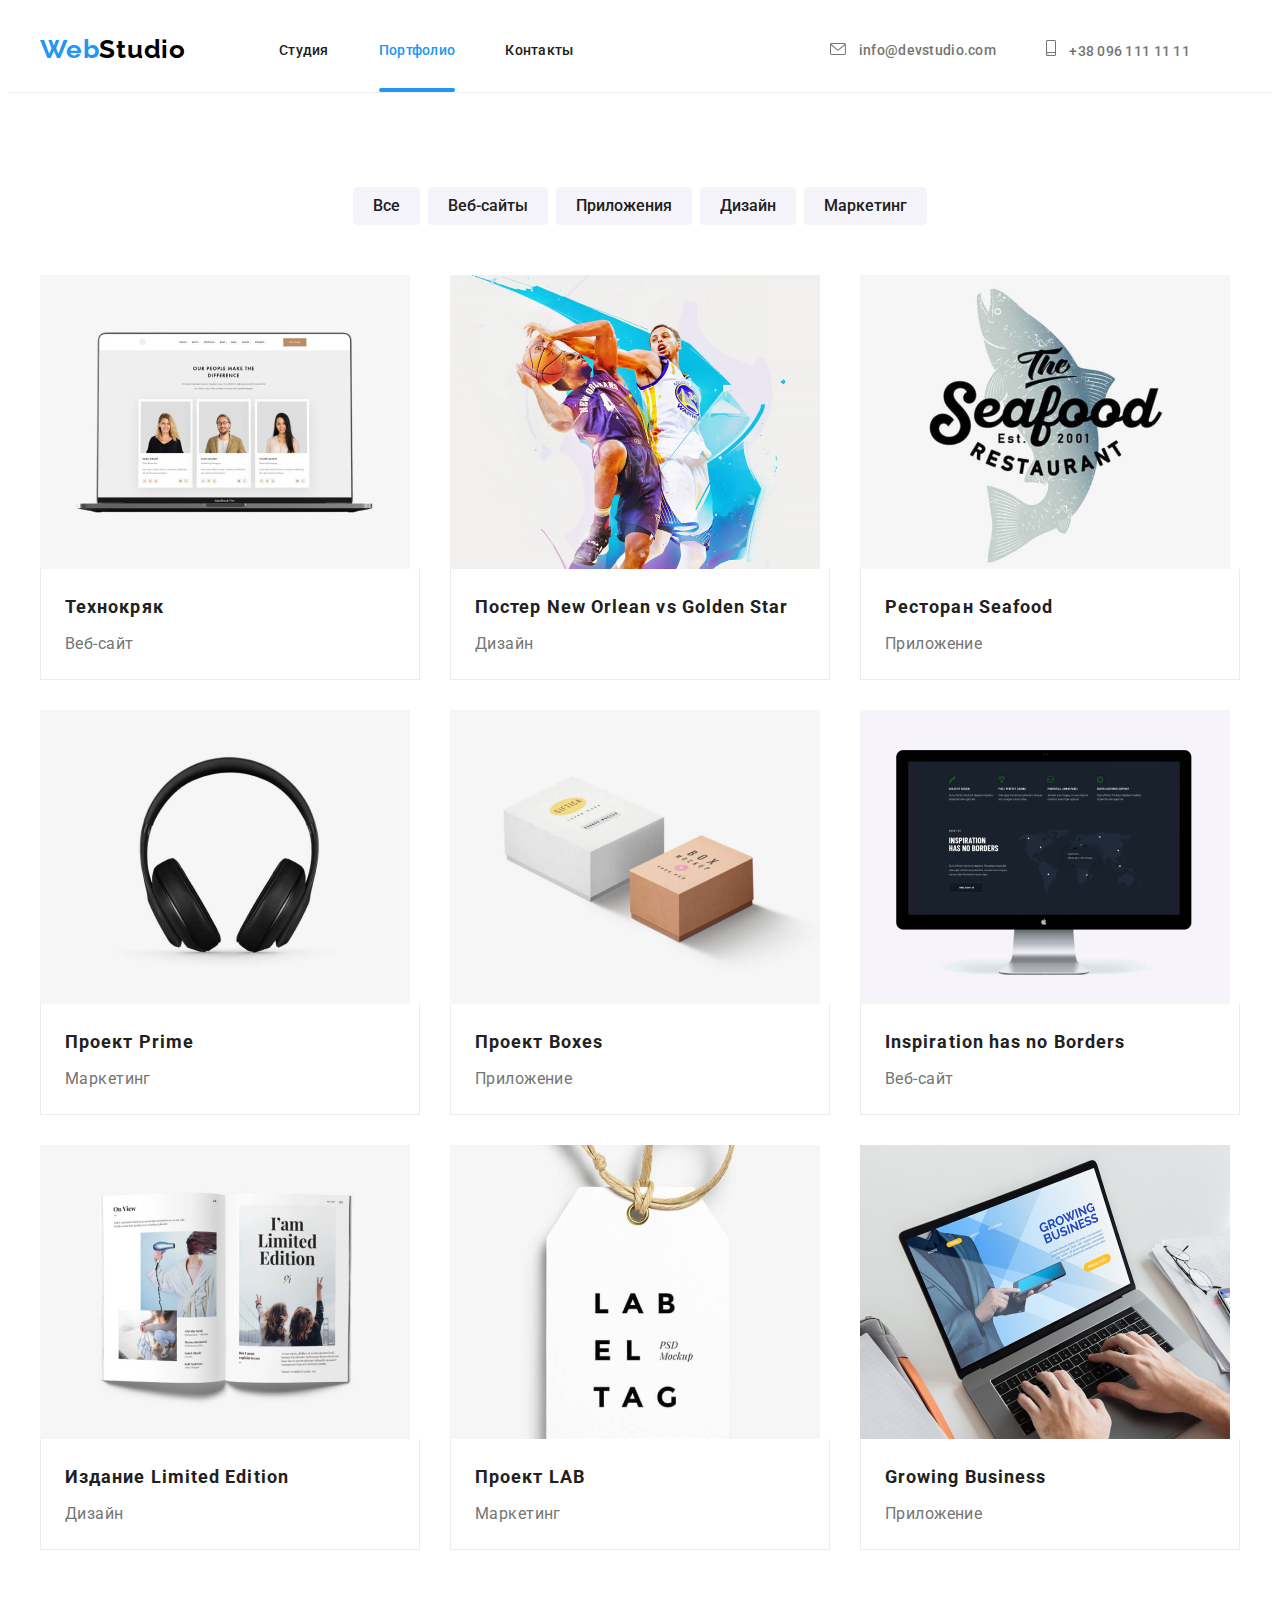
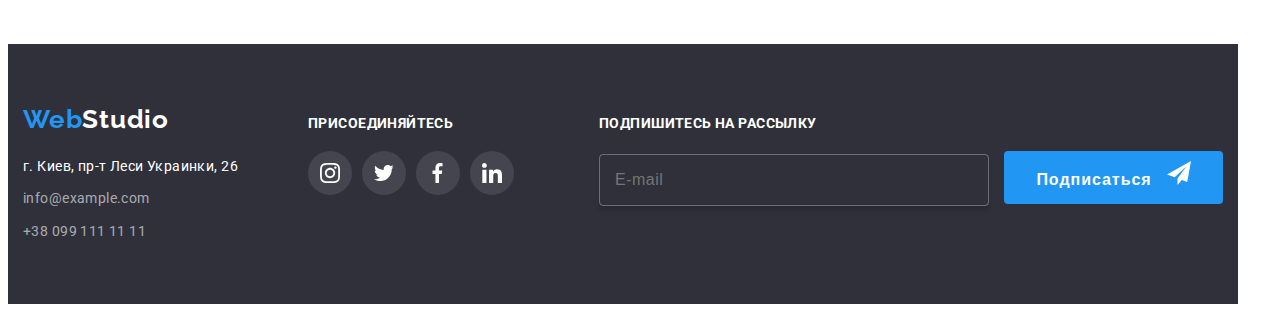
==== commit 7a9f74ac: "начало начала положено" ====
--- a/portfolio.html
+++ b/portfolio.html
@@ -11,7 +11,8 @@
     <link rel="stylesheet" href="https://cdnjs.cloudflare.com/ajax/libs/modern-normalize/1.1.0/modern-normalize.min.css"
         integrity="sha512-wpPYUAdjBVSE4KJnH1VR1HeZfpl1ub8YT/NKx4PuQ5NmX2tKuGu6U/JRp5y+Y8XG2tV+wKQpNHVUX03MfMFn9Q=="
         crossorigin="anonymous" referrerpolicy="no-referrer" />
-    <link rel="stylesheet" href="css/styles.css">
+    <link rel="stylesheet" href="css/styles.css" />
+    <link rel="stylesheet" href="./css/main.css" />
     <title>Portfolio</title>
 </head>
 <body>
--- a/css/styles.css
+++ b/css/styles.css
@@ -1,66 +1,4 @@
-body {
-  font-family: "Roboto", sans-serif;
-  font-size: 14px;
-  font-weight: normal;
-  letter-spacing: 0.03em;
-  background-color: var(--main-batton-address-color);
-}
-footer {
-  background-color: var(--footer-main-background-color);
-}
-p,
-h1,
-h2,
-h3,
-h4 {
-  margin: 0;
-}
-ul {
-  margin: 0;
-  padding-left: 0;
-}
-button {
-  cursor: pointer;
-}
-img {
-  display: block;
-}
-:root {
-  --main-text-color: #757575;
-  --main-batton-address-color: #ffffff;
-  --accent-color: #2196f3;
-  --portfolio-main-color: #212121;
-  --webstudio-text-color: #000000;
-  --background-text-button-color: #f5f4fa;
-  --footer-main-background-color: #2f303a;
-  --var-main-color: #e5e5e5;
-}
 /*-----------------WebStudio----------------*/
-.list {
-  list-style: none;
-}
-.container {
-  width: 1200px;
-  padding-left: 15px;
-  padding-right: 15px;
-  margin: 0 auto;
-}
-.webstudio {
-  font-family: Raleway, sans-serif;
-  font-weight: 700;
-  font-size: 26px;
-  line-height: 1.19;
-  letter-spacing: 0.03em;
-  text-decoration: none;
-  color: var(--webstudio-text-color);
-  margin-top: 24px;
-  margin-bottom: 25px;
-  display: flex;
-}
-.web {
-  color: #2196f3;
-  text-decoration: none;
-}
 
 .main-nav {
   display: flex;
@@ -84,6 +22,9 @@
   transition-property: color, background-color;
   transition-duration: 250ms;
   transition-timing-function: cubic-bezier(0.4, 0, 0.2, 1);
+}
+.portfolio-text-color {
+  color: var(--accent-color);
 }
 /* Нижнее подчеркивание в хедере */
 .current {
@@ -146,10 +87,10 @@
 }
 
 .studio-color {
-  color: #2196f3;
+  color: var(--accent-color);
 }
 .studio-text-color {
-  color: #2196f3;
+  color: var(--accent-color);
 }
 .header-mail-contacts {
   list-style: none;
@@ -191,7 +132,7 @@
   fill: solid #757575;
 }
 
-/*------Секция основного материала--*/
+/*------Секция hero--*/
 .section-background-color {
   background-color: var(--footer-main-background-color);
   background-image: linear-gradient(
@@ -232,30 +173,8 @@
   margin-bottom: 30px;
   display: block;
 }
-.button-style {
-  display: inline-block;
-  background-color: #2196f3;
-  font-weight: 700;
-  font-size: 16px;
-  line-height: 1.87;
-  border-radius: 4px;
-  cursor: pointer;
-  letter-spacing: 0.06em;
-  color: var(--main-batton-address-color);
-  text-align: center;
-  border: none;
-  padding-top: 10px;
-  padding-bottom: 10px;
-  padding-left: 32px;
-  padding-right: 32px;
-  transition-property: color, background-color;
-  transition-duration: 250ms;
-  transition-timing-function: cubic-bezier(0.4, 0, 0.2, 1);
-}
-.button-style:hover,
-.button-style:focus {
-  background-color: #188ce8;
-}
+/* Секция хиро кнопки */
+
 /*------Секция рода занятий нашей организации--*/
 .list-about:not(:last-child) {
   margin-right: 30px;
@@ -287,7 +206,7 @@
   display: block;
   height: 120px;
   content: "";
-  background-color: #f5f4fa;
+  background-color: var(--background-text-button-color);
   background-repeat: no-repeat;
   background-position: center;
   margin-bottom: 30px;
@@ -323,9 +242,7 @@
 .img-occupation {
   flex-wrap: nowrap;
 }
-.invisible {
-  display: none;
-}
+
 .about-item-wrap {
   display: block;
   position: relative;
@@ -443,7 +360,7 @@
 .team-social-link:focus .team-social-icons {
   fill: #ffffff;
 }
-/* Секция постоянных клиентов */
+/*------ Секция постоянных клиентов -------*/
 
 .section-clients-title {
   font-family: Roboto;
@@ -452,7 +369,7 @@
   font-size: 36px;
   line-height: 1.16;
   letter-spacing: 0.03;
-  color: #212121;
+  color: var(--portfolio-main-color);
   text-decoration: none;
   text-align: center;
   margin-bottom: 50px;
@@ -480,11 +397,11 @@
 }
 .clients-item:hover,
 .clients-item:focus {
-  border-color: #2196f3;
+  border-color: var(--accent-color);
 }
 .clients-item:hover .icon-clients,
 .clients-item:focus .icon-clients {
-  fill: #2196f3;
+  fill: var(--accent-color);
 }
 .client-list {
   display: flex;
@@ -505,23 +422,7 @@
   padding-bottom: 60px;
   padding-top: 60px;
 }
-.studio-footer {
-  font-family: Raleway;
-  font-weight: 700;
-  font-size: 26px;
-  line-height: 1.17;
-  letter-spacing: 0.03em;
-  color: var(--main-batton-address-color);
-  text-decoration: none;
-  margin-bottom: 20px;
-}
-
-.footer-menu-logo {
-  display: block;
-}
-.footer-menu {
-  display: inline-block;
-}
+
 .footer-section-li:not(:last-child) {
   margin-bottom: 9px;
 }
@@ -609,10 +510,51 @@
 }
 .right-footer-link:hover,
 .right-footer-link:focus {
-  background-color: #2196f3;
-}
-
-/*--Оформление основного материала Портфолио--*/
+  background-color: var(--accent-color);
+}
+
+/*--------------- Кнопки хиро портфолио-------------*/
+.button-list-item {
+  display: flex;
+  justify-content: center;
+  margin-bottom: 50px;
+  list-style: none;
+}
+.button-setting {
+  display: list-item;
+  margin-right: 8px;
+  list-style: none;
+}
+.main-name-section {
+  display: list-item;
+  font-family: inherit;
+  font-style: Medium;
+  font-weight: 500;
+  font-size: 16px;
+  line-height: 1.62;
+  text-align: center;
+  color: var(--portfolio-main-color);
+  text-decoration: none;
+  cursor: pointer;
+  border: none;
+  border-radius: 4px;
+  padding: 6px 20px;
+  background: var(--background-text-button-color);
+  transition-property: color, background-color;
+  transition-duration: 250ms;
+  transition-timing-function: cubic-bezier(0.4, 0, 0.2, 1);
+}
+.button-list-item .button-setting:last-child {
+  margin-right: 0px;
+}
+.main-name-section:hover,
+.main-name-section:focus {
+  background-color: #188ce8;
+  color: var(--main-batton-address-color);
+  cursor: pointer;
+  box-shadow: 0px 4px 4px rgba(0, 0, 0, 0.25);
+}
+/*-------------- Оформление Хиро-списка Портфолио---------------*/
 .portfolio-name-content {
   font-weight: 700;
   font-size: 18px;
@@ -621,16 +563,6 @@
   color: var(--portfolio-main-color);
   text-decoration: none;
   margin-bottom: 4px;
-}
-.portfolio-list {
-  display: flex;
-  justify-content: center;
-  flex-wrap: wrap;
-}
-.portfolio-image {
-  width: calc((100% - 60px) / 3);
-  margin-right: 30px;
-  margin-bottom: 30px;
 }
 
 .portfolio-image:nth-child(3n) {
@@ -649,7 +581,7 @@
   border-right: 1px solid #ececec;
   border-top-style: none;
 }
-/* эффекты текста списка ссылок портфолио */
+/*эффект текста списка хироссылок портфолио */
 .item-discription-box {
   position: relative;
   overflow: hidden;
@@ -695,51 +627,9 @@
   color: var(--main-text-color);
   text-decoration: none;
 }
-.button-list-item {
-  display: flex;
-  justify-content: center;
-  margin-bottom: 50px;
-  list-style: none;
-}
-.button-setting {
-  display: list-item;
-  margin-right: 8px;
-  list-style: none;
-}
-.main-name-section {
-  display: list-item;
-  font-family: inherit;
-  font-style: Medium;
-  font-weight: 500;
-  font-size: 16px;
-  line-height: 1.62;
-  text-align: center;
-  color: var(--portfolio-main-color);
-  text-decoration: none;
-  cursor: pointer;
-  border: none;
-  border-radius: 4px;
-  padding: 6px 20px;
-  background: var(--background-text-button-color);
-  transition-property: color, background-color;
-  transition-duration: 250ms;
-  transition-timing-function: cubic-bezier(0.4, 0, 0.2, 1);
-}
-.button-list-item .button-setting:last-child {
-  margin-right: 0px;
-}
 
 /*---------------псевдоклас контактов портфолио------------*/
-.main-name-section:hover,
-.main-name-section:focus {
-  background-color: #188ce8;
-  color: var(--main-batton-address-color);
-  cursor: pointer;
-  box-shadow: 0px 4px 4px rgba(0, 0, 0, 0.25);
-}
-.portfolio-text-color {
-  color: #2196f3;
-}
+
 .footer-menu {
   display: block;
   padding-top: 60px;
@@ -752,7 +642,7 @@
   border-style: solid 1px #000000;
   box-shadow: 0 4px 4px 0 #000000;
 }
-/* Бэкдроп модалки */
+/*-- Бэкдроп модалки и само модальное окно (со всеми ховерами и фокусами)-- */
 .backdrop {
   background-color: rgba(0, 0, 0, 0.2);
   position: fixed;
@@ -778,14 +668,11 @@
   top: 8px;
   right: 8px;
   padding: 0;
-
   display: flex;
   justify-content: center;
   align-items: center;
-
   width: 30px;
   height: 30px;
-
   background-color: var(--main-batton-address-color);
   border: 1px solid rgba(0, 0, 0, 0.1);
   border-radius: 50%;
@@ -818,8 +705,7 @@
   margin-left: auto;
   margin-right: auto;
 }
-.form {
-}
+
 .form-field {
   position: relative;
 }
@@ -898,13 +784,7 @@
   align-items: center;
   justify-content: center;
 }
-.checkbox {
-  position: absolute;
-  clip: rect(0 0 0 0);
-  width: 1px;
-  height: 1px;
-  margin: -1px;
-}
+
 .checkbox-icon {
   display: inline-block;
   width: 16px;
--- a/css/main.css
+++ b/css/main.css
@@ -0,0 +1,144 @@
+:root {
+  --main-text-color: #757575;
+  --main-batton-address-color: #ffffff;
+  --accent-color: #2196f3;
+  --portfolio-main-color: #212121;
+  --webstudio-text-color: #000000;
+  --background-text-button-color: #f5f4fa;
+  --footer-main-background-color: #2f303a;
+  --var-main-color: #e5e5e5;
+}
+
+.checkbox {
+  position: absolute;
+  clip: rect(0 0 0 0);
+  width: 1px;
+  height: 1px;
+  margin: -1px;
+}
+
+p,
+h1,
+h2,
+h3,
+h4 {
+  margin: 0;
+}
+
+ul {
+  margin: 0;
+  padding-left: 0;
+}
+
+button {
+  cursor: pointer;
+}
+
+img {
+  display: block;
+}
+
+.img-occupation {
+  display: flex;
+  max-width: 100%;
+  height: auto;
+}
+
+body {
+  font-family: "Roboto", sans-serif;
+  font-size: 14px;
+  font-weight: normal;
+  letter-spacing: 0.03em;
+  background-color: var(--main-batton-address-color);
+}
+
+footer {
+  background-color: var(--footer-main-background-color);
+}
+
+.list {
+  list-style: none;
+}
+
+.invisible {
+  display: none;
+}
+
+.portfolio-list {
+  display: flex;
+  justify-content: center;
+  flex-wrap: wrap;
+}
+
+.portfolio-image {
+  width: calc((100% - 60px) / 3);
+  margin-right: 30px;
+  margin-bottom: 30px;
+}
+
+.container {
+  width: 1200px;
+  padding-left: 15px;
+  padding-right: 15px;
+  margin: 0 auto;
+}
+
+.button-style {
+  display: inline-block;
+  background-color: var(--accent-color);
+  font-weight: 700;
+  font-size: 16px;
+  line-height: 1.87;
+  border-radius: 4px;
+  cursor: pointer;
+  letter-spacing: 0.06em;
+  color: var(--main-batton-address-color);
+  text-align: center;
+  border: none;
+  padding-top: 10px;
+  padding-bottom: 10px;
+  padding-left: 32px;
+  padding-right: 32px;
+  transition-property: color, background-color;
+  transition-duration: 250ms;
+  transition-timing-function: cubic-bezier(0.4, 0, 0.2, 1);
+}
+
+.button-style:hover,
+.button-style:focus {
+  background-color: #188ce8;
+}
+
+.webstudio {
+  font-family: Raleway, sans-serif;
+  font-weight: 700;
+  font-size: 26px;
+  line-height: 1.19;
+  letter-spacing: 0.03em;
+  text-decoration: none;
+  color: var(--webstudio-text-color);
+  margin-top: 24px;
+  margin-bottom: 25px;
+  display: flex;
+}
+
+.web {
+  color: var(--accent-color);
+  text-decoration: none;
+}
+
+.footer-menu {
+  display: inline-block;
+}
+
+.studio-footer {
+  font-family: Raleway;
+  font-weight: 700;
+  font-size: 26px;
+  line-height: 1.17;
+  letter-spacing: 0.03em;
+  color: var(--main-batton-address-color);
+  text-decoration: none;
+  margin-bottom: 20px;
+}
+/*# sourceMappingURL=main.css.map */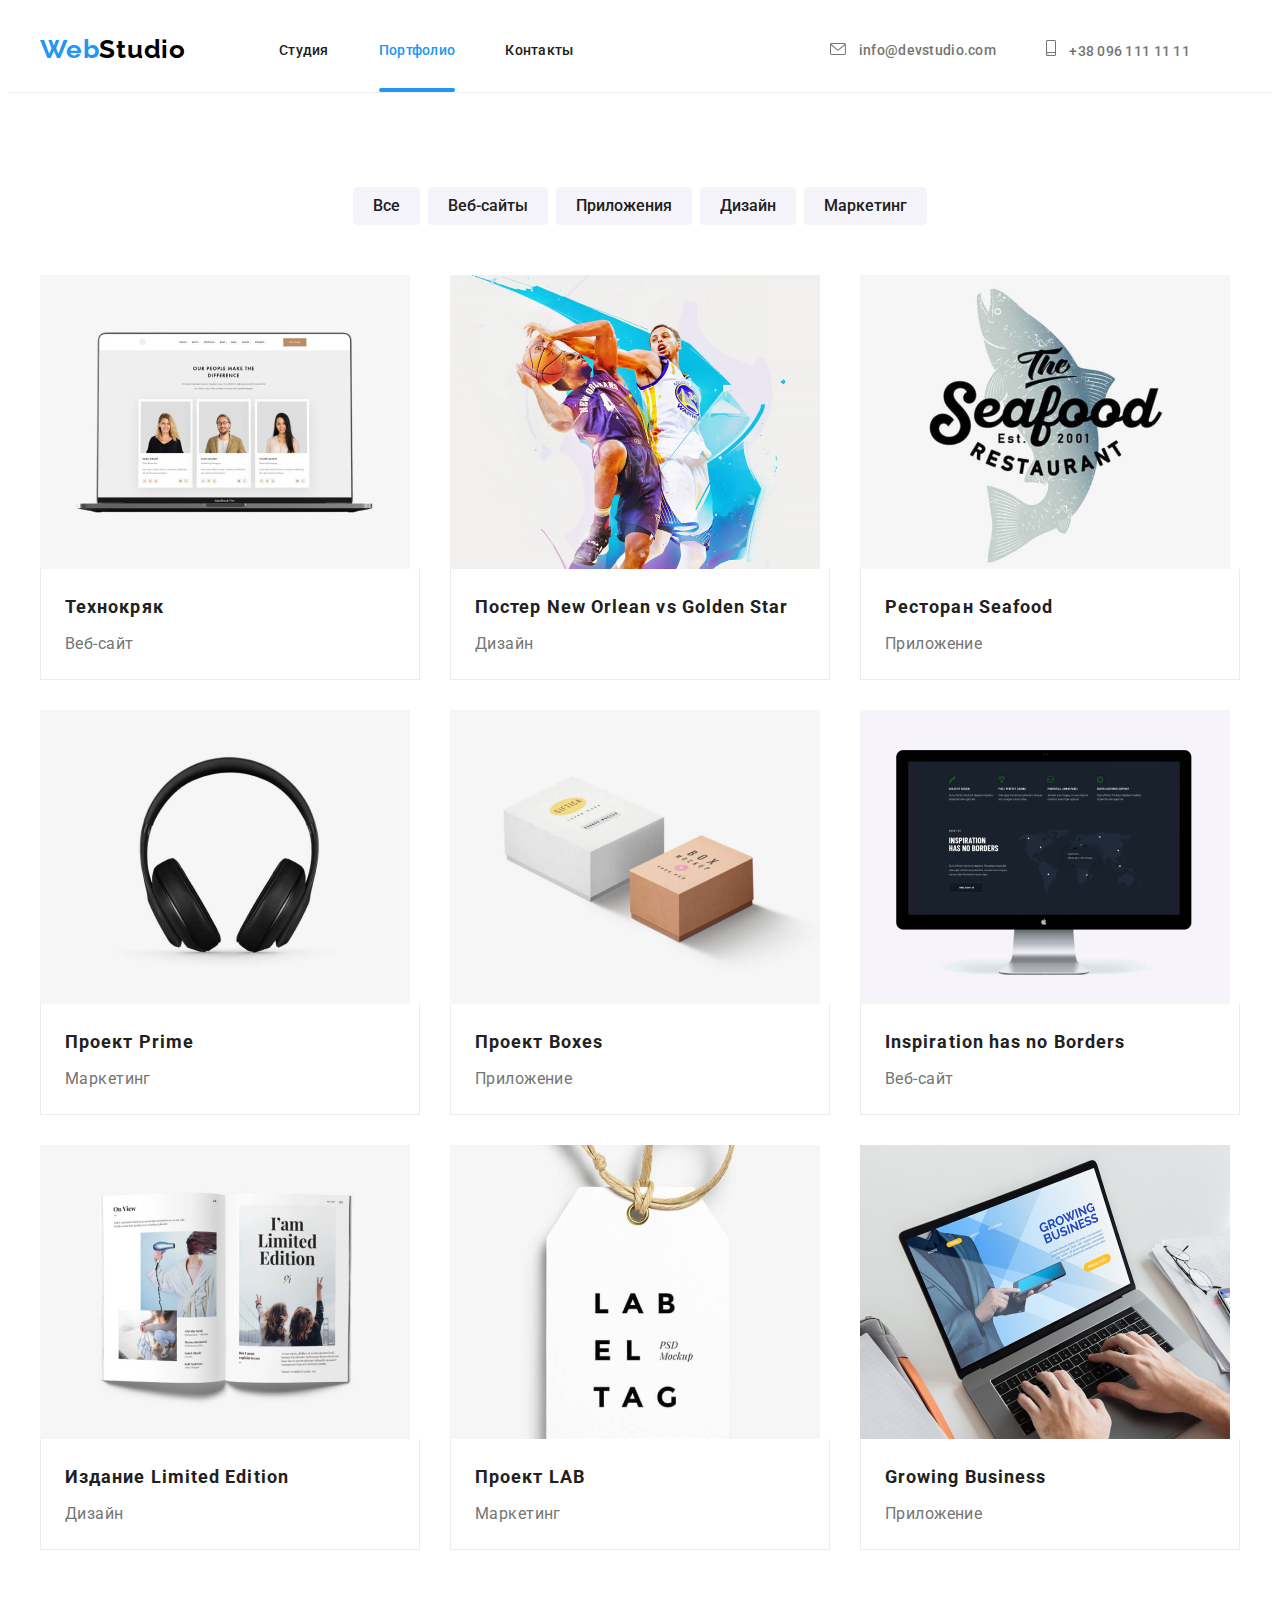
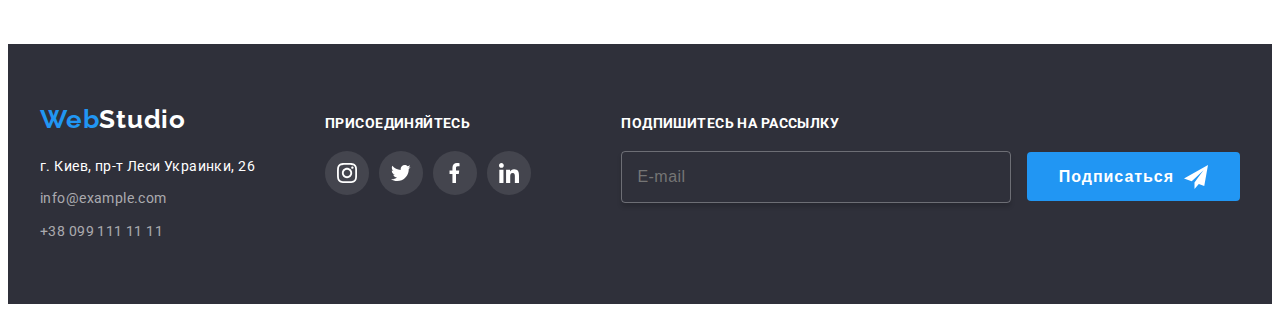
==== commit b8ced191: "07,02,2022крепись" ====
--- a/portfolio.html
+++ b/portfolio.html
@@ -11,8 +11,7 @@
     <link rel="stylesheet" href="https://cdnjs.cloudflare.com/ajax/libs/modern-normalize/1.1.0/modern-normalize.min.css"
         integrity="sha512-wpPYUAdjBVSE4KJnH1VR1HeZfpl1ub8YT/NKx4PuQ5NmX2tKuGu6U/JRp5y+Y8XG2tV+wKQpNHVUX03MfMFn9Q=="
         crossorigin="anonymous" referrerpolicy="no-referrer" />
-    <link rel="stylesheet" href="css/styles.css" />
-    <link rel="stylesheet" href="./css/main.css" />
+    <link rel="stylesheet" href="./css/main.min.css" />
     <title>Portfolio</title>
 </head>
 <body>
--- a/css/main.min.css
+++ b/css/main.min.css
@@ -0,0 +1,2 @@
+:root{--main-text-color: #757575;--main-batton-address-color: #ffffff;--accent-color: #2196f3;--portfolio-main-color: #212121;--webstudio-text-color: #000000;--background-text-button-color: #f5f4fa;--footer-main-background-color: #2f303a;--var-main-color: #e5e5e5}.checkbox{position:absolute;clip:rect(0 0 0 0);width:1px;height:1px;margin:-1px}p,h1,h2,h3,h4{margin:0}ul{margin:0;padding-left:0}button{cursor:pointer}img{display:block}.img-occupation{display:flex;max-width:100%;height:auto}body{font-family:"Roboto", sans-serif;font-size:14px;font-weight:normal;letter-spacing:0.03em;background-color:var(--main-batton-address-color)}footer{background-color:var(--footer-main-background-color)}.list{list-style:none}.invisible{display:none}.portfolio-list{display:flex;justify-content:center;flex-wrap:wrap}.portfolio-image{width:calc((100% - 60px) / 3);margin-right:30px;margin-bottom:30px}.container{width:1200px;padding-left:15px;padding-right:15px;margin:0 auto}.button-style{display:inline-block;background-color:var(--accent-color);font-weight:700;font-size:16px;line-height:1.87;border-radius:4px;cursor:pointer;letter-spacing:0.06em;color:var(--main-batton-address-color);text-align:center;border:none;padding-top:10px;padding-bottom:10px;padding-left:32px;padding-right:32px;transition-property:color, background-color;transition-duration:250ms;transition-timing-function:cubic-bezier(0.4, 0, 0.2, 1)}.button-style:hover,.button-style:focus{background-color:#188ce8}.webstudio{font-family:Raleway, sans-serif;font-weight:700;font-size:26px;line-height:1.19;letter-spacing:0.03em;text-decoration:none;color:var(--webstudio-text-color);margin-top:24px;margin-bottom:25px;display:flex}.web{color:var(--accent-color);text-decoration:none}.footer-menu{display:inline-block}.studio-footer{font-family:Raleway;font-weight:700;font-size:26px;line-height:1.17;letter-spacing:0.03em;color:var(--main-batton-address-color);text-decoration:none;margin-bottom:20px}.footer-menu-logo{display:block}.backdrop{background-color:rgba(0,0,0,0.2);position:fixed;top:0;width:100vw;height:100vh;transition:opacity 500ms, visibility 500ms}.modal{position:absolute;padding:40px;top:50%;left:50%;background-color:var(--main-batton-address-color);box-shadow:0px 1px 3px rgba(0,0,0,0.12),0px 1px 1px rgba(0,0,0,0.14),0px 2px 1px rgba(0,0,0,0.2);border-radius:4px;transform:translate(-50%, -50%) scale(1)}.modal-close{position:absolute;top:8px;right:8px;padding:0;display:flex;justify-content:center;align-items:center;width:30px;height:30px;background-color:var(--main-batton-address-color);border:1px solid rgba(0,0,0,0.1);border-radius:50%}.close-icon-modal{transition:250ms cubic-bezier(0.4, 0, 0.2, 1)}.close-icon-modal:hover{color:var(--accent-color)}.modal-close:hover .close-icon-modal,.modal-close:focus .close-icon-modal{fill:currentColor}.is-hidden{opacity:0;pointer-events:none;visibility:hidden}.modal-title{font-weight:700;font-size:20px;line-height:1.15;text-align:center;margin-bottom:12px;color:var(--portfolio-main-color)}.form .button-style{display:flex;margin-left:auto;margin-right:auto}.form-field{position:relative}.input-text{display:block;margin-bottom:4px;margin-top:10px;font-size:12px;line-height:1.16;letter-spacing:0.01em;color:var(--main-text-color)}.name-margin{margin-top:0px}.form-input{width:100%;height:40px;border:1px solid rgba(33,33,33,0.2);border-radius:4px;outline:none;padding:11px 12px 11px 42px;transition:250ms cubic-bezier(0.4, 0, 0.2, 1)}.form-input:hover+.modal-icon,.form-input:focus+.modal-icon{fill:var(--accent-color)}.form-input:hover,.form-text:hover,.form-input:focus,.form-text:focus{border-color:var(--accent-color)}.form-text{display:block;padding:12px 16px;margin-bottom:20px;border:1px solid rgba(33,33,33,0.2);border-radius:4px;color:rgba(117,117,117,0.5);width:100%;height:120px;font-size:12px;line-height:1.16;letter-spacing:0.01em;resize:none;outline:none;transition:250ms cubic-bezier(0.4, 0, 0.2, 1)}.form-text::placeholder{color:rgba(117,117,117,0.5)}.modal-icon{display:inline-block;top:50%;left:12px;position:absolute;fill:var(--portfolio-main-color);transition:250ms cubic-bezier(0.4, 0, 0.2, 1)}.modal-close:hover .close-icon-modal,.modal-close:focus .close-icon-modal{fill:currentColor}.conditions{margin-bottom:30px}.conditions-link{color:var(--accent-color)}.input-checkbox{display:flex;align-items:center;justify-content:center}.checkbox-icon{display:inline-block;width:16px;height:15px;margin-right:8px;border:solid 2px #212121;border-radius:2px;transition:250ms cubic-bezier(0.4, 0, 0.2, 1);cursor:pointer}.checkbox:checked+.checkbox-icon{border-color:var(--accent-color);background-color:var(--accent-color);background-image:url(../images/chek_form.svg);background-size:contain;background-origin:border-box}.checkbox:hover+.checkbox-icon,.checkbox:focus+.checkbox-icon{border:solid 2px #2196f3}.footer-con-item:not(:last-child){margin-right:70px}.footer-con-item:last-child{margin-left:auto}.input-footer{height:50px;min-width:358px;padding:0 15px;margin-right:12px;outline:none;font-size:16px;line-height:1.25;letter-spacing:0.03em;color:var(--main-batton-address-color);background-color:inherit;border:1px solid rgba(255,255,255,0.3);transition:250ms cubic-bezier(0.4, 0, 0.2, 1);border-radius:4px;box-shadow:0px 4px 4px rgba(0,0,0,0.15)}.input-footer:hover,.inpet-footer:focus{border-color:var(--accent-color)}.btn-send{display:inline-flex;align-items:center}.icon-send-btn{margin-left:10px}.section-clients-title{font-family:Roboto;font-style:normal;font-weight:700;font-size:36px;line-height:1.16;letter-spacing:0.03;color:var(--portfolio-main-color);text-decoration:none;text-align:center;margin-bottom:50px}.occupation-team-sections{font-weight:700;font-size:36px;line-height:1.16;text-align:center;color:var(--portfolio-main-color);margin-bottom:50px}.material-section{padding-top:94px;padding-bottom:94px}.team-social-list{display:flex;justify-content:center}.team-social-item+.team-social-item{margin-left:10px}.team-social-link{width:44px;height:44px;background-color:#ffffff;display:flex;border-radius:50%;justify-content:center;align-content:center;margin-top:16px;transition-property:color, background-color;transition-duration:250ms;transition-timing-function:cubic-bezier(0.4, 0, 0.2, 1)}.team-social-icons{fill:#afb1b8;content:"";background-repeat:no-repeat;margin-top:12px;cursor:pointer;transition-property:color, background-color;transition-duration:250ms;transition-timing-function:cubic-bezier(0.4, 0, 0.2, 1)}.team-social-link:hover,.team-social-link:focus{background-color:#2196f3}.team-social-link:hover .team-social-icons,.team-social-link:focus .team-social-icons{fill:#ffffff}.background-color-team{background-color:var(--background-text-button-color)}.team-block-section{display:flex}.team-paddings{padding-top:30px;padding-bottom:30px}.team-cards-shadow{box-shadow:0px 1px 3px rgba(0,0,0,0.12),0px 1px 1px rgba(0,0,0,0.14),0px 2px 1px rgba(0,0,0,0.2);border-radius:0px 0px 4px 4px}.team-img{display:block;margin-right:30px;border-left:1px solid #ececec;border-right:1px solid #ececec;border-bottom:1px solid #ececec;box-shadow:0 4px 4px 0 #ececec;background-color:#ffffff}.team-block-section .team-img:last-child{margin-right:0px}.team-name-section{font-weight:500;font-size:16px;line-height:1.18;text-align:center;color:var(--main-name-text-color);margin-bottom:10px}.proffesin-section{font-size:16px;line-height:1.18;text-align:center;color:var(--main-text-color)}.clients-item{width:170px;height:92px;left:615px;top:2493px;border:1px solid #afb1b8;box-sizing:border-box;border-radius:4px;margin-right:30px;transition-property:color, background-color;transition-duration:250ms;transition-timing-function:cubic-bezier(0.4, 0, 0.2, 1)}.clients-item:last-child{margin-right:0px}.icon-clients{transition-property:color, background-color;transition-duration:250ms;transition-timing-function:cubic-bezier(0.4, 0, 0.2, 1)}.clients-item:hover,.clients-item:focus{border-color:var(--accent-color)}.clients-item:hover .icon-clients,.clients-item:focus .icon-clients{fill:var(--accent-color)}.client-list{display:flex;justify-content:center}.clients-link{width:106px;height:60px;display:flex;justify-content:center;align-content:center;margin:16px auto 16px auto;fill:#afb1b8}.portfolio-name-content{font-weight:700;font-size:18px;line-height:2;letter-spacing:0.06em;color:var(--portfolio-main-color);text-decoration:none;margin-bottom:4px}.portfolio-image:nth-child(3n){margin-right:0px}.portfolio-image:nth-last-child(-n+3){margin-bottom:0px}.portfolio-content-size{padding-top:20px;padding-bottom:20px;padding-left:24px;padding-right:24px;border-bottom:1px solid #ececec;border-left:1px solid #ececec;border-right:1px solid #ececec;border-top-style:none}.item-discription-box{position:relative;overflow:hidden}.portfolio-item-discription{position:absolute;height:100%;top:0;left:0;display:flex;align-items:center;padding:63px 24px;font-size:18px;line-height:1.55;color:var(--main-batton-address-color);background-color:rgba(33,150,243,0.9);transition-property:transform;transition-duration:250ms;transform:translateY(101%);transition-timing-function:cubic-bezier(0.4, 0, 0.2, 1)}.list-text-decor:hover .portfolio-item-discription,.list-text-decor:focus .portfolio-item-discription{transform:translateY(0)}.list-text-decor:hover,.list-text-decor:focus{box-shadow:0px 1px 1px rgba(0,0,0,0.12),0px 4px 4px rgba(0,0,0,0.06),1px 4px 6px rgba(0,0,0,0.16)}.list-text-decor{text-decoration:none;display:block;transition-property:color, background-color;transition-duration:250ms;transition-timing-function:cubic-bezier(0.4, 0, 0.2, 1)}.portfolio-text-section{font-size:16px;line-height:1.87;color:var(--main-text-color);text-decoration:none}.footer-paddings{padding-bottom:60px;padding-top:60px}.footer-section-li:not(:last-child){margin-bottom:9px}.addres--footer-margin{margin-top:20px}.footer-li-addres-section{margin-bottom:9px}.footer-contact-section,.footer-tell-section{font-style:normal;line-height:1.71;color:rgba(255,255,255,0.6);text-decoration:none;transition-property:color, background-color;transition-duration:250ms;transition-timing-function:cubic-bezier(0.4, 0, 0.2, 1)}.footer-contact-section:hover,.footer-contact-section:focus,.footer-address-section:hover,.footer-address-section:focus,.footer-tell-section:hover,.footer-tell-section:focus{color:var(--accent-color)}.footer-address-section{font-style:normal;text-decoration:none;line-height:24px;color:var(--main-batton-address-color);transition-property:color, background-color;transition-duration:250ms;transition-timing-function:cubic-bezier(0.4, 0, 0.2, 1)}.all-footer-menu{display:flex;align-items:baseline}.right-footer-container{margin-left:70px}.right-footer-title{font-family:"Roboto", sans-serif;font-weight:700;font-size:14px;line-height:16px;color:var(--main-batton-address-color);text-align:left;text-transform:uppercase;margin-bottom:20px;display:block}.right-footer-list{display:flex;justify-content:center;align-items:center}.right-footer-item{justify-content:baseline;margin-right:10px}.right-footer-link{width:44px;height:44px;background-color:#44454e;display:flex;border-radius:50%;justify-content:center;align-content:center;transition-property:color, background-color;transition-duration:250ms;transition-timing-function:cubic-bezier(0.4, 0, 0.2, 1)}.right-footer-item:last-child{margin-right:0px}.right-footer-icons{fill:#ffffff;margin-top:12px;cursor:pointer}.right-footer-link:hover,.right-footer-link:focus{background-color:var(--accent-color)}.footer-menu{display:block;padding-top:60px;padding-bottom:60px}.foter-addres-list{padding-top:20px}.footer-border{border-style:solid 1px #000000;box-shadow:0 4px 4px 0 #000000}.section-background-color{background-color:var(--footer-main-background-color);background-image:linear-gradient(rgba(47,48,58,0.4), rgba(47,48,58,0.4)),url(../images/hero.img.jpg);background-repeat:no-repeat;background-position:center;background-size:cover;max-width:1600px;margin-right:auto;margin-left:auto}.section-effective-solutions{font-weight:900;font-size:44px;line-height:1.36;text-align:center;letter-spacing:0.06em;text-transform:uppercase;color:var(--main-batton-address-color);width:696px;margin-right:auto;margin-left:auto;margin-bottom:30px;display:block}.main-container{text-align:center;padding-top:200px;padding-bottom:200px}.main-nav{display:flex;align-items:center}.head-height{height:80px;border-bottom-style:solid;border-bottom-color:#ececec;border-width:1px}.social-link{font-weight:500;line-height:16px;letter-spacing:0.02em;text-decoration:none;color:var(--portfolio-main-color);display:block;transition-property:color, background-color;transition-duration:250ms;transition-timing-function:cubic-bezier(0.4, 0, 0.2, 1)}.portfolio-text-color{color:var(--accent-color)}.current{color:var(--accent-color);position:relative}.current::after{content:"";width:100%;height:4px;border-radius:2px;position:absolute;left:0;background-color:var(--accent-color);bottom:-30px}.current-portfolio{position:relative}.current-portfolio::after{content:"";width:100%;height:4px;border-radius:2px;position:absolute;left:0;background-color:var(--accent-color);bottom:-34px}.border-header{border-bottom:1px solid #ececec}.social-link:hover,.social-link:focus{color:var(--accent-color)}.header-contacts:hover,.header-contacts:focus{fill:var(--accent-color);color:var(--accent-color)}.header-name-list{font-weight:500;line-height:1.14;letter-spacing:0.02em;color:#212121;text-decoration:none;display:flex;list-style:none;margin-left:93px;margin-bottom:32px;margin-top:32px}.header-name-list .social-link{margin-right:50px}.header-name-list .social-link:not(:last-child){margin-right:50px}.studio-color{color:var(--accent-color)}.studio-text-color{color:var(--accent-color)}.header-mail-contacts{list-style:none;display:flex;align-items:center;margin-top:32px;margin-bottom:32px;margin-left:auto}.header-mail-contacts .header-contacts{margin-right:50px}.header-mail-contacts .header-contacts:not(:last-child){margin-right:50px}.header-contacts,.header-tell{font-weight:500;line-height:1.14;letter-spacing:0.02em;text-decoration:none;color:var(--main-text-color);transition-property:color, background-color;transition-duration:250ms;transition-timing-function:cubic-bezier(0.4, 0, 0.2, 1)}.tell-svg{margin-right:10px;align-items:center}.head-icon-sections{display:flex;align-items:center}.icons-header{fill:currentColor}.icon-malito{fill:solid #757575}.button-list-item{display:flex;justify-content:center;margin-bottom:50px;list-style:none}.button-setting{display:list-item;margin-right:8px;list-style:none}.main-name-section{display:list-item;font-family:inherit;font-style:Medium;font-weight:500;font-size:16px;line-height:1.62;text-align:center;color:var(--portfolio-main-color);text-decoration:none;cursor:pointer;border:none;border-radius:4px;padding:6px 20px;background:var(--background-text-button-color);transition-property:color, background-color;transition-duration:250ms;transition-timing-function:cubic-bezier(0.4, 0, 0.2, 1)}.button-list-item .button-setting:last-child{margin-right:0px}.main-name-section:hover,.main-name-section:focus{background-color:#188ce8;color:var(--main-batton-address-color);cursor:pointer;box-shadow:0px 4px 4px rgba(0,0,0,0.25)}.img-occupation{display:flex;max-width:100%;height:auto}.img-section{padding-top:0px;padding-bottom:94px}.img-material-section{display:block;margin-right:30px}.img-occupation .img-material-section:last-child{margin-right:0px}.img-occupation{flex-wrap:nowrap}.about-item-wrap{display:block;position:relative}.about-img-text-section{font-family:"Roboto";font-size:14px;font-weight:700;line-height:1.14;letter-spacing:0.03em;text-align:center;text-transform:uppercase;position:absolute;left:0;bottom:0;background-color:rgba(47,48,58,0.8);color:var(--main-batton-address-color);padding:27px 0;width:100%;transition-property:color, background-color;transition-duration:250ms;transition-timing-function:cubic-bezier(0.4, 0, 0.2, 1)}
+/*# sourceMappingURL=main.min.css.map */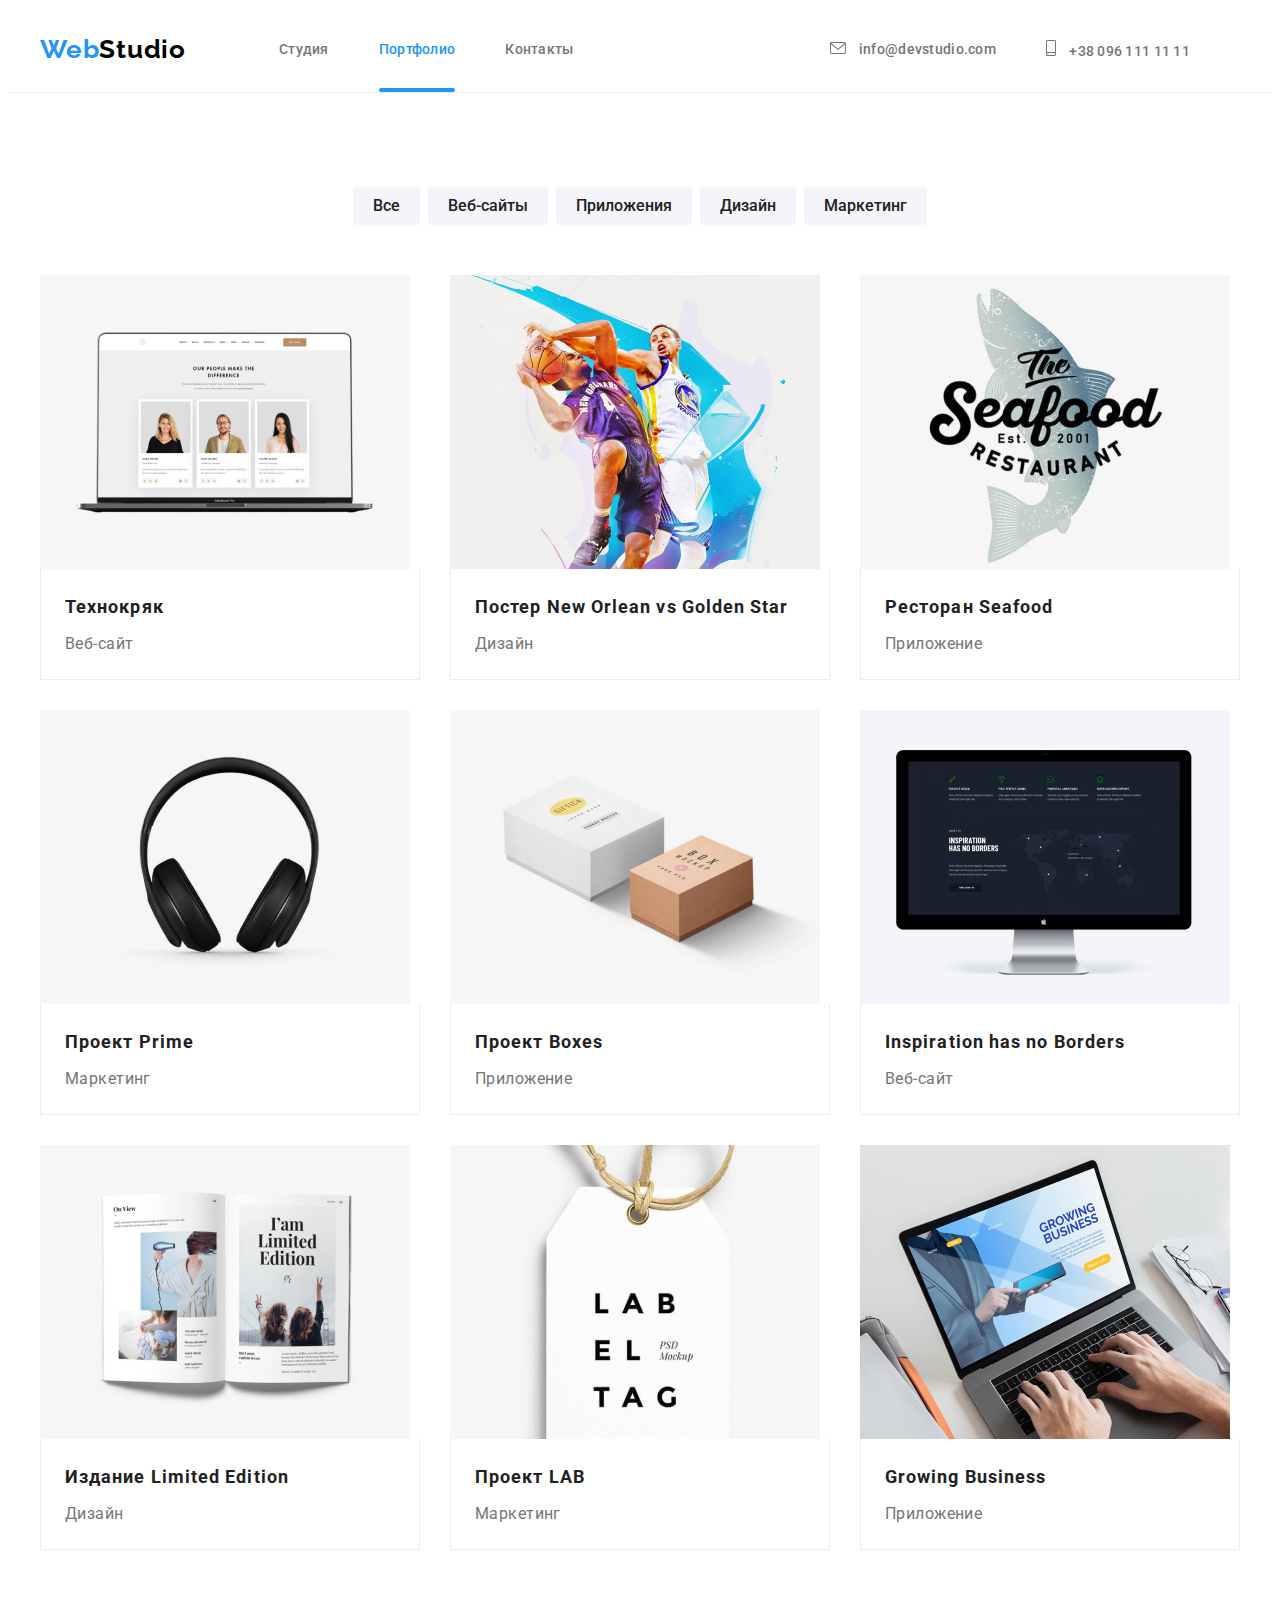
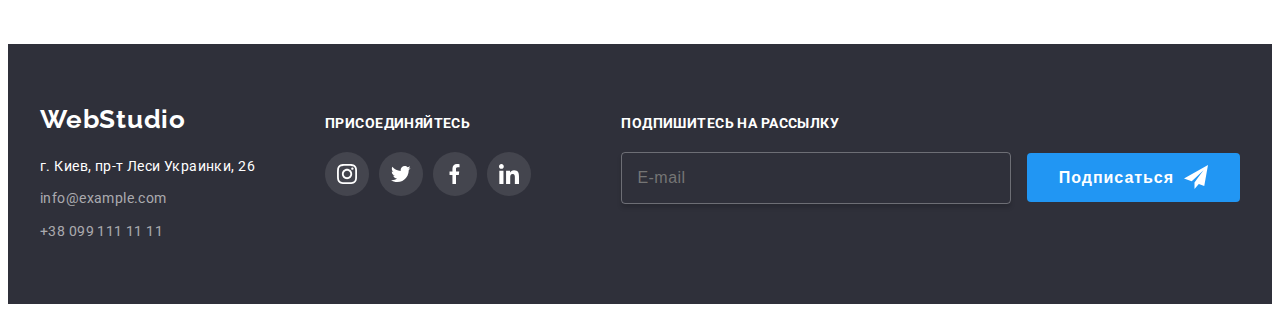
==== commit 96f04996: "blablabla" ====
--- a/portfolio.html
+++ b/portfolio.html
@@ -1,258 +1,347 @@
 <!DOCTYPE html>
 <html lang="ru">
-<head>
-    <meta charset="UTF-8">
-    <meta http-equiv="X-UA-Compatible" content="IE=edge">
-    <meta name="viewport" content="width=device-width, initial-scale=1.0">
-    <link rel="preconnect" href="https://fonts.googleapis.com">
-    <link rel="preconnect" href="https://fonts.gstatic.com" crossorigin>
-    <link href="https://fonts.googleapis.com/css2?family=Raleway:wght@700&family=Roboto:wght@400;500;700;900&display=swap"
-    rel="stylesheet">
-    <link rel="stylesheet" href="https://cdnjs.cloudflare.com/ajax/libs/modern-normalize/1.1.0/modern-normalize.min.css"
-        integrity="sha512-wpPYUAdjBVSE4KJnH1VR1HeZfpl1ub8YT/NKx4PuQ5NmX2tKuGu6U/JRp5y+Y8XG2tV+wKQpNHVUX03MfMFn9Q=="
-        crossorigin="anonymous" referrerpolicy="no-referrer" />
+  <head>
+    <meta charset="UTF-8" />
+    <meta http-equiv="X-UA-Compatible" content="IE=edge" />
+    <meta name="viewport" content="width=device-width, initial-scale=1.0" />
+    <link rel="preconnect" href="https://fonts.googleapis.com" />
+    <link rel="preconnect" href="https://fonts.gstatic.com" crossorigin />
+    <link
+      href="https://fonts.googleapis.com/css2?family=Raleway:wght@700&family=Roboto:wght@400;500;700;900&display=swap"
+      rel="stylesheet"
+    />
+    <link
+      rel="stylesheet"
+      href="https://cdnjs.cloudflare.com/ajax/libs/modern-normalize/1.1.0/modern-normalize.min.css"
+      integrity="sha512-wpPYUAdjBVSE4KJnH1VR1HeZfpl1ub8YT/NKx4PuQ5NmX2tKuGu6U/JRp5y+Y8XG2tV+wKQpNHVUX03MfMFn9Q=="
+      crossorigin="anonymous"
+      referrerpolicy="no-referrer"
+    />
     <link rel="stylesheet" href="./css/main.min.css" />
     <title>Portfolio</title>
-</head>
-<body>
-    <!--Шапка сайта-->
+  </head>
+  <body>
+    <!----------------Шапка сайта----------------->
     <header class="border-header">
+      <div class="container">
+        <div class="header-container">
+          <nav class="header_nav">
+            <a class="logo" href="portfolio.html"> <span class="logo-header">Web</span>Studio</a>
+            <ul class="site-list">
+              <li><a class="site-list__link" href="index.html">Студия</a></li>
+              <li>
+                <a class="site-list__link current-portfolio" href="portfolio.html"
+                  ><span class="portfolio-text-color">Портфолио</span></a
+                >
+              </li>
+              <li><a class="site-list__link" href="">Контакты</a></li>
+            </ul>
+          </nav>
+          <ul class="contact-list">
+            <li>
+              <a href="mailto:info@devstudio.com" class="site-list__link icons-header">
+                <svg class="contact-list__icon" width="16" height="12">
+                  <use href="./images/icons.svg#icon-envelope-hover"></use>
+                </svg>
+                info@devstudio.com</a
+              >
+            </li>
+            <li>
+              <a href="tel:+380961111111" class="site-list__link icons-header">
+                <svg class="contact-list__icon" width="10" height="16">
+                  <use href="./images/icons.svg#icon-smartphone"></use>
+                </svg>
+                +38 096 111 11 11</a
+              >
+            </li>
+          </ul>
+        </div>
+      </div>
+    </header>
+    <!--------------Основная информация сайта---------------->
+    <main>
+      <section class="material-section">
         <div class="container">
-        <div class="main-nav">
-        <nav class="main-nav">
-            <a class="webstudio" href="portfolio.html"> <span class="web">Web</span>Studio</a>
-            <ul class="header-name-list">
-                <li><a class="social-link" href="index.html">Студия</a></li>
-                <li><a class="social-link current-portfolio" href="portfolio.html"><span class="portfolio-text-color">Портфолио</span></a></li>
-                <li><a class="social-link" href="">Контакты</a></li>
-            </ul>
-        </nav>
-    <ul class="header-mail-contacts">
-        <li><a href="mailto:info@devstudio.com" class="header-contacts icons-header">
-                <svg class="tell-svg" width="16" height="12">
-                            <use href="./images/icons.svg#icon-envelope-hover"></use>
-                        </svg>
-                        info@devstudio.com</a>
-                    </li>
-        <li><a href="tel:+380961111111" class="header-contacts icons-header">
-            <svg class="tell-svg" width="10" height="16">
-                <use href="./images/icons.svg#icon-smartphone"></use>
-            </svg>
-            +38 096 111 11 11</a>
-        </li>
-    </ul>
-</div>
-</div>
-    </header>
-    <!--Основная информация сайта-->
-<main>
-     <section class="material-section">
-        <div class="container">
-        <h1 class="invisible">Основная информация сайта</h1>
-        <ul class="button-list-item">
-            <li class="button-setting"><button class="main-name-section" type="button">Все</button></li>
-            <li class="button-setting"><button class="main-name-section" type="button">Веб-сайты</button></li>
-            <li class="button-setting"><button class="main-name-section" type="button">Приложения</button></li>
-            <li class="button-setting"><button class="main-name-section" type="button">Дизайн</button></li>
-            <li class="button-setting"><button class="main-name-section" type="button">Маркетинг</button></li>
-        </ul>
-        
-    <!--Картинки сайтов-->
-        <ul class="portfolio-list list">
-            <li class="portfolio-image">
-                <a class="list-text-decor" href="Teghnohriak"  target="_blank" rel="noopener noreferrer">
-                    <div class="item-discription-box">
-                    <img src="./images/tehnohriak.png" alt="Teghohriak" width="370" />
-                    <p class="portfolio-item-discription">Технокряк это современная площадка распространения коронавируса. Компании
-                            используют эту платформу для цифрового
-                            шпионажа и атак на защищённые сервера конкурентов.</p>
-                    </div>
-                <div class="portfolio-content-size">
-            <h2 class="portfolio-name-content">Технокряк</h2>
-            <p class="portfolio-text-section">Веб-сайт</p>
-           </div>
-           </a>
-           </li>
-            <li class="portfolio-image">
-                <a class="list-text-decor" href="NewOrlean" target="_blank" rel="noopener noreferrer">
-                    <div class="item-discription-box">
-                    <img src="./images/posternevorlean.png" alt="NewOrlean" width="370" />
-                    <p class="portfolio-item-discription">Технокряк это современная площадка распространения коронавируса. Компании
-                используют эту платформу для цифрового
-                шпионажа и атак на защищённые сервера конкурентов.</p>
-                </div>
-                    <div class="portfolio-content-size">
-            <h2 class="portfolio-name-content">Постер New Orlean vs Golden Star</h2>
-            <p class="portfolio-text-section">Дизайн</p>
-            </div>
-            </a>
-        </li>
-            <li class="portfolio-image">
-                <a class="list-text-decor" href="SeaFood" target="_blank" rel="noopener noreferrer">
-                    <div class="item-discription-box">
-                    <img src="./images/seaafood.png" alt="SeaFood" width="370"/>
-            <p class="portfolio-item-discription">Технокряк это современная площадка распространения коронавируса. Компании
-                используют эту платформу для цифрового
-                шпионажа и атак на защищённые сервера конкурентов.</p>
-            </div>
-                    <div class="portfolio-content-size">
-            <h2 class="portfolio-name-content">Ресторан Seafood</h2>
-            <p class="portfolio-text-section">Приложение</p>
-            </div>
-            </a>
-        </li>
-            <li class="portfolio-image">
-                <a class="list-text-decor" href="ProjectPrime" target="_blank" rel="noopener noreferrer">
-                    <div class="item-discription-box">
-                    <img src="./images/projectprimes.png" alt="ProjectPrime" width="370" />
-                <p class="portfolio-item-discription">Технокряк это современная площадка распространения коронавируса. Компании
-                используют эту платформу для цифрового
-                шпионажа и атак на защищённые сервера конкурентов.</p>
-                 </div>
-                    <div class="portfolio-content-size">
-            <h2 class="portfolio-name-content">Проект Prime</h2>
-            <p class="portfolio-text-section">Маркетинг</p>
-            </div>
-            </a>
-        </li>
-            <li class="portfolio-image">
-                <a class="list-text-decor" href="ProjectBoxes" target="_blank" rel="noopener noreferrer">
-                    <div class="item-discription-box">
-                    <img src="./images/boxess.png" alt="ProjectBoxes" width="370" />
-                    <p class="portfolio-item-discription">Технокряк это современная площадка распространения коронавируса. Компании
-                используют эту платформу для цифрового
-                шпионажа и атак на защищённые сервера конкурентов.</p>
-                 </div>
-                    <div class="portfolio-content-size">
-                <h2 class="portfolio-name-content">Проект Boxes</h2>
-            <p class="portfolio-text-section">Приложение</p>
-            </div>
-            </a>
-        </li>
-            <li class="portfolio-image">
-                <a class="list-text-decor" href="Ihbb" target="_blank" rel="noopener noreferrer">
-                    <div class="item-discription-box">
-                    <img src="./images/ihbb.png" alt="Ihbb" width="370" />
-                    <p class="portfolio-item-discription">Технокряк это современная площадка распространения коронавируса. Компании
-                используют эту платформу для цифрового
-                шпионажа и атак на защищённые сервера конкурентов.</p>
-                </div>
-                    <div class="portfolio-content-size">
-                <h2 class="portfolio-name-content">Inspiration has no Borders</h2>
-            <p class="portfolio-text-section">Веб-сайт</p>
-            </div>
-            </a>
-        </li>
-            <li class="portfolio-image">
-                <a class="list-text-decor" href="limitededitions" target="_blank" rel="noopener noreferrer">
-                    <div class="item-discription-box">
-                    <img src="./images/limitededitions.png" alt="limitededitions" width="370" />
-                    <p class="portfolio-item-discription">Технокряк это современная площадка распространения коронавируса. Компании
-                используют эту платформу для цифрового
-                шпионажа и атак на защищённые сервера конкурентов.</p>
-                </div>
-                    <div class="portfolio-content-size">
-                <h2 class="portfolio-name-content">Издание Limited Edition</h2>
-            <p class="portfolio-text-section">Дизайн</p>
-            </div>
-            </a>
-        </li>
-            <li class="portfolio-image">
-                <a class="list-text-decor" href="projectLab" target="_blank" rel="noopener noreferrer">
-                    <div class="item-discription-box">
-                    <img src="./images/lab.png" alt="projectLab" width="370"/>
-                    <p class="portfolio-item-discription">Технокряк это современная площадка распространения коронавируса. Компании
-                используют эту платформу для цифрового
-                шпионажа и атак на защищённые сервера конкурентов.</p>
-                </div>
-                    <div class="portfolio-content-size">
-                <h2 class="portfolio-name-content">Проект LAB</h2>
-            <p class="portfolio-text-section">Маркетинг</p>
-            </div>
-            </a>
-        </li>
-            <li class="portfolio-image">
-                <a class="list-text-decor" href="crowningbisines" target="_blank" rel="noopener noreferrer">
-                    <div class="item-discription-box">
-                    <img src="./images/crowningbisines.png" alt="crowningbisines" width="370" />
-                    <p class="portfolio-item-discription">Технокряк это современная площадка распространения коронавируса. Компании
-                используют эту платформу для цифрового
-                шпионажа и атак на защищённые сервера конкурентов.</p>
-                </div>
-                    <div class="portfolio-content-size">
-                <h2 class="portfolio-name-content">Growing Business</h2>
-            <p class="portfolio-text-section">Приложение</p>
+          <h1 class="invisible">Основная информация сайта</h1>
+          <ul class="button-list-item">
+            <li class="button-setting">
+              <button class="main-name-section" type="button">Все</button>
+            </li>
+            <li class="button-setting">
+              <button class="main-name-section" type="button">Веб-сайты</button>
+            </li>
+            <li class="button-setting">
+              <button class="main-name-section" type="button">Приложения</button>
+            </li>
+            <li class="button-setting">
+              <button class="main-name-section" type="button">Дизайн</button>
+            </li>
+            <li class="button-setting">
+              <button class="main-name-section" type="button">Маркетинг</button>
+            </li>
+          </ul>
+
+          <!---------------------Картинки сайтов----------------------->
+          <ul class="portfolio-list list">
+            <li class="portfolio-image">
+              <a
+                class="list-text-decor"
+                href="Teghnohriak"
+                target="_blank"
+                rel="noopener noreferrer"
+              >
+                <div class="item-discription-box">
+                  <img src="./images/tehnohriak.png" alt="Teghohriak" width="370" />
+                  <p class="portfolio-item-discription">
+                    Технокряк это современная площадка распространения коронавируса. Компании
+                    используют эту платформу для цифрового шпионажа и атак на защищённые сервера
+                    конкурентов.
+                  </p>
+                </div>
+                <div class="portfolio-content-size">
+                  <h2 class="portfolio-name-content">Технокряк</h2>
+                  <p class="portfolio-text-section">Веб-сайт</p>
+                </div>
+              </a>
+            </li>
+            <li class="portfolio-image">
+              <a class="list-text-decor" href="NewOrlean" target="_blank" rel="noopener noreferrer">
+                <div class="item-discription-box">
+                  <img src="./images/posternevorlean.png" alt="NewOrlean" width="370" />
+                  <p class="portfolio-item-discription">
+                    Технокряк это современная площадка распространения коронавируса. Компании
+                    используют эту платформу для цифрового шпионажа и атак на защищённые сервера
+                    конкурентов.
+                  </p>
+                </div>
+                <div class="portfolio-content-size">
+                  <h2 class="portfolio-name-content">Постер New Orlean vs Golden Star</h2>
+                  <p class="portfolio-text-section">Дизайн</p>
+                </div>
+              </a>
+            </li>
+            <li class="portfolio-image">
+              <a class="list-text-decor" href="SeaFood" target="_blank" rel="noopener noreferrer">
+                <div class="item-discription-box">
+                  <img src="./images/seaafood.png" alt="SeaFood" width="370" />
+                  <p class="portfolio-item-discription">
+                    Технокряк это современная площадка распространения коронавируса. Компании
+                    используют эту платформу для цифрового шпионажа и атак на защищённые сервера
+                    конкурентов.
+                  </p>
+                </div>
+                <div class="portfolio-content-size">
+                  <h2 class="portfolio-name-content">Ресторан Seafood</h2>
+                  <p class="portfolio-text-section">Приложение</p>
+                </div>
+              </a>
+            </li>
+            <li class="portfolio-image">
+              <a
+                class="list-text-decor"
+                href="ProjectPrime"
+                target="_blank"
+                rel="noopener noreferrer"
+              >
+                <div class="item-discription-box">
+                  <img src="./images/projectprimes.png" alt="ProjectPrime" width="370" />
+                  <p class="portfolio-item-discription">
+                    Технокряк это современная площадка распространения коронавируса. Компании
+                    используют эту платформу для цифрового шпионажа и атак на защищённые сервера
+                    конкурентов.
+                  </p>
+                </div>
+                <div class="portfolio-content-size">
+                  <h2 class="portfolio-name-content">Проект Prime</h2>
+                  <p class="portfolio-text-section">Маркетинг</p>
+                </div>
+              </a>
+            </li>
+            <li class="portfolio-image">
+              <a
+                class="list-text-decor"
+                href="ProjectBoxes"
+                target="_blank"
+                rel="noopener noreferrer"
+              >
+                <div class="item-discription-box">
+                  <img src="./images/boxess.png" alt="ProjectBoxes" width="370" />
+                  <p class="portfolio-item-discription">
+                    Технокряк это современная площадка распространения коронавируса. Компании
+                    используют эту платформу для цифрового шпионажа и атак на защищённые сервера
+                    конкурентов.
+                  </p>
+                </div>
+                <div class="portfolio-content-size">
+                  <h2 class="portfolio-name-content">Проект Boxes</h2>
+                  <p class="portfolio-text-section">Приложение</p>
+                </div>
+              </a>
+            </li>
+            <li class="portfolio-image">
+              <a class="list-text-decor" href="Ihbb" target="_blank" rel="noopener noreferrer">
+                <div class="item-discription-box">
+                  <img src="./images/ihbb.png" alt="Ihbb" width="370" />
+                  <p class="portfolio-item-discription">
+                    Технокряк это современная площадка распространения коронавируса. Компании
+                    используют эту платформу для цифрового шпионажа и атак на защищённые сервера
+                    конкурентов.
+                  </p>
+                </div>
+                <div class="portfolio-content-size">
+                  <h2 class="portfolio-name-content">Inspiration has no Borders</h2>
+                  <p class="portfolio-text-section">Веб-сайт</p>
+                </div>
+              </a>
+            </li>
+            <li class="portfolio-image">
+              <a
+                class="list-text-decor"
+                href="limitededitions"
+                target="_blank"
+                rel="noopener noreferrer"
+              >
+                <div class="item-discription-box">
+                  <img src="./images/limitededitions.png" alt="limitededitions" width="370" />
+                  <p class="portfolio-item-discription">
+                    Технокряк это современная площадка распространения коронавируса. Компании
+                    используют эту платформу для цифрового шпионажа и атак на защищённые сервера
+                    конкурентов.
+                  </p>
+                </div>
+                <div class="portfolio-content-size">
+                  <h2 class="portfolio-name-content">Издание Limited Edition</h2>
+                  <p class="portfolio-text-section">Дизайн</p>
+                </div>
+              </a>
+            </li>
+            <li class="portfolio-image">
+              <a
+                class="list-text-decor"
+                href="projectLab"
+                target="_blank"
+                rel="noopener noreferrer"
+              >
+                <div class="item-discription-box">
+                  <img src="./images/lab.png" alt="projectLab" width="370" />
+                  <p class="portfolio-item-discription">
+                    Технокряк это современная площадка распространения коронавируса. Компании
+                    используют эту платформу для цифрового шпионажа и атак на защищённые сервера
+                    конкурентов.
+                  </p>
+                </div>
+                <div class="portfolio-content-size">
+                  <h2 class="portfolio-name-content">Проект LAB</h2>
+                  <p class="portfolio-text-section">Маркетинг</p>
+                </div>
+              </a>
+            </li>
+            <li class="portfolio-image">
+              <a
+                class="list-text-decor"
+                href="crowningbisines"
+                target="_blank"
+                rel="noopener noreferrer"
+              >
+                <div class="item-discription-box">
+                  <img src="./images/crowningbisines.png" alt="crowningbisines" width="370" />
+                  <p class="portfolio-item-discription">
+                    Технокряк это современная площадка распространения коронавируса. Компании
+                    используют эту платформу для цифрового шпионажа и атак на защищённые сервера
+                    конкурентов.
+                  </p>
+                </div>
+                <div class="portfolio-content-size">
+                  <h2 class="portfolio-name-content">Growing Business</h2>
+                  <p class="portfolio-text-section">Приложение</p>
+                </div>
+              </a>
+            </li>
+          </ul>
         </div>
-        </a>
-        </li>
-        </ul>
-        </div>
-    </section>
-   
-</main>
-<!--Инфа Футерa-->
-<footer class="footer-menu">
-    <div class="container">
+      </section>
+    </main>
+    <!--------------------Инфа Футерa---------------->
+    <footer class="footer-menu">
+      <div class="container">
         <div class="all-footer-menu">
-        <div class="footer-menu-logo">
-        <a class="studio-footer" href="index.html"> <span class="web">Web</span>Studio</a>
-        <address>
-        <ul class="list">
-            <li class="footer-section-li addres--footer-margin"><a class="footer-address-section" href="https://www.google.com/maps/d/viewer?msa=0&mid=10uSM3H-mIU3GznYo2szRIEphczw&ll=50.42732223110121%2C30.538093590064918&z=17"
-                    target="blanc" rel="noopener noreferre">
-                    г. Киев, пр-т Леси Украинки, 26</a></li>
-            <li class="footer-section-li"><a class="footer-contact-section" href="mailto:info@example.com" title="info@example.com">info@example.com</a></li>
-            <li class="footer-section-li"><a class="footer-contact-section" href="tel:+380991111111" title="+380991111111">+38 099 111 11 11</a></li>
-        </ul>
-        </address>
-        </div>
-        <div class="right-footer-container">
+          <div class="footer-menu-logo">
+            <a class="studio-footer" href="index.html"> <span class="web">Web</span>Studio</a>
+            <address>
+              <ul class="list">
+                <li class="footer-section-li addres--footer-margin">
+                  <a
+                    class="footer-address-section"
+                    href="https://www.google.com/maps/d/viewer?msa=0&mid=10uSM3H-mIU3GznYo2szRIEphczw&ll=50.42732223110121%2C30.538093590064918&z=17"
+                    target="blanc"
+                    rel="noopener noreferre"
+                  >
+                    г. Киев, пр-т Леси Украинки, 26</a
+                  >
+                </li>
+                <li class="footer-section-li">
+                  <a
+                    class="footer-contact-section"
+                    href="mailto:info@example.com"
+                    title="info@example.com"
+                    >info@example.com</a
+                  >
+                </li>
+                <li class="footer-section-li">
+                  <a class="footer-contact-section" href="tel:+380991111111" title="+380991111111"
+                    >+38 099 111 11 11</a
+                  >
+                </li>
+              </ul>
+            </address>
+          </div>
+          <div class="right-footer-container">
             <strong class="right-footer-title">ПРИСОЕДИНЯЙТЕСЬ</strong>
             <ul class="right-footer-list list">
-                <li class="right-footer-item">
-                    <a href="" class="right-footer-link">
-                        <svg class="right-footer-icons" width="20" height="20">
-                            <use href="./images/icons.svg#icon-instagram2"></use>
-                        </svg>
-                    </a>
-                </li>
-                <li class="right-footer-item">
-                    <a href="" class="right-footer-link twiter-background">
-                        <svg class="right-footer-icons" width="20" height="20">
-                            <use href="./images/icons.svg#icon-facebook"></use>
-                        </svg>
-                    </a>
-                </li>
-                <li class="right-footer-item">
-                    <a href="" class="right-footer-link">
-                        <svg class="right-footer-icons" width="20" height="20">
-                            <use href="./images/icons.svg#icon-twiter"></use>
-                        </svg>
-                    </a>
-                </li>
-                <li class="right-footer-item">
-                    <a href="" class="right-footer-link">
-                        <svg class="right-footer-icons" width="20" height="20">
-                            <use href="./images/icons.svg#icon-linkedin"></use>
-                        </svg>
-                    </a>
-                </li>
+              <li class="right-footer-item">
+                <a href="" class="right-footer-link">
+                  <svg class="right-footer-icons" width="20" height="20">
+                    <use href="./images/icons.svg#icon-instagram2"></use>
+                  </svg>
+                </a>
+              </li>
+              <li class="right-footer-item">
+                <a href="" class="right-footer-link twiter-background">
+                  <svg class="right-footer-icons" width="20" height="20">
+                    <use href="./images/icons.svg#icon-facebook"></use>
+                  </svg>
+                </a>
+              </li>
+              <li class="right-footer-item">
+                <a href="" class="right-footer-link">
+                  <svg class="right-footer-icons" width="20" height="20">
+                    <use href="./images/icons.svg#icon-twiter"></use>
+                  </svg>
+                </a>
+              </li>
+              <li class="right-footer-item">
+                <a href="" class="right-footer-link">
+                  <svg class="right-footer-icons" width="20" height="20">
+                    <use href="./images/icons.svg#icon-linkedin"></use>
+                  </svg>
+                </a>
+              </li>
             </ul>
-        </div>
-        <div class="footer-con-item">
+          </div>
+          <div class="footer-con-item">
             <strong class="right-footer-title">Подпишитесь на рассылку</strong>
             <form class="footer-form">
-                <input class="input-footer" name="email-footer" type="email" placeholder="E-mail" />
-                <button class="button-style btn-send" type="submit">
-                    Подписаться
-                    <svg class="icon-send-btn" width="24px" height="24px">
-                        <use href="./images/modal.svg#icon-icon-send"></use>
-                    </svg>
-                </button>
+              <input class="input-footer" name="email-footer" type="email" placeholder="E-mail" />
+              <button class="button-style btn-send" type="submit">
+                Подписаться
+                <svg class="icon-send-btn" width="24px" height="24px">
+                  <use href="./images/modal.svg#icon-icon-send"></use>
+                </svg>
+              </button>
             </form>
+          </div>
         </div>
-    </div>
-    </div>
-</footer>
-</body>
-</html>+      </div>
+    </footer>
+  </body>
+</html>
--- a/css/main.min.css
+++ b/css/main.min.css
@@ -1,2 +1,2 @@
-:root{--main-text-color: #757575;--main-batton-address-color: #ffffff;--accent-color: #2196f3;--portfolio-main-color: #212121;--webstudio-text-color: #000000;--background-text-button-color: #f5f4fa;--footer-main-background-color: #2f303a;--var-main-color: #e5e5e5}.checkbox{position:absolute;clip:rect(0 0 0 0);width:1px;height:1px;margin:-1px}p,h1,h2,h3,h4{margin:0}ul{margin:0;padding-left:0}button{cursor:pointer}img{display:block}.img-occupation{display:flex;max-width:100%;height:auto}body{font-family:"Roboto", sans-serif;font-size:14px;font-weight:normal;letter-spacing:0.03em;background-color:var(--main-batton-address-color)}footer{background-color:var(--footer-main-background-color)}.list{list-style:none}.invisible{display:none}.portfolio-list{display:flex;justify-content:center;flex-wrap:wrap}.portfolio-image{width:calc((100% - 60px) / 3);margin-right:30px;margin-bottom:30px}.container{width:1200px;padding-left:15px;padding-right:15px;margin:0 auto}.button-style{display:inline-block;background-color:var(--accent-color);font-weight:700;font-size:16px;line-height:1.87;border-radius:4px;cursor:pointer;letter-spacing:0.06em;color:var(--main-batton-address-color);text-align:center;border:none;padding-top:10px;padding-bottom:10px;padding-left:32px;padding-right:32px;transition-property:color, background-color;transition-duration:250ms;transition-timing-function:cubic-bezier(0.4, 0, 0.2, 1)}.button-style:hover,.button-style:focus{background-color:#188ce8}.webstudio{font-family:Raleway, sans-serif;font-weight:700;font-size:26px;line-height:1.19;letter-spacing:0.03em;text-decoration:none;color:var(--webstudio-text-color);margin-top:24px;margin-bottom:25px;display:flex}.web{color:var(--accent-color);text-decoration:none}.footer-menu{display:inline-block}.studio-footer{font-family:Raleway;font-weight:700;font-size:26px;line-height:1.17;letter-spacing:0.03em;color:var(--main-batton-address-color);text-decoration:none;margin-bottom:20px}.footer-menu-logo{display:block}.backdrop{background-color:rgba(0,0,0,0.2);position:fixed;top:0;width:100vw;height:100vh;transition:opacity 500ms, visibility 500ms}.modal{position:absolute;padding:40px;top:50%;left:50%;background-color:var(--main-batton-address-color);box-shadow:0px 1px 3px rgba(0,0,0,0.12),0px 1px 1px rgba(0,0,0,0.14),0px 2px 1px rgba(0,0,0,0.2);border-radius:4px;transform:translate(-50%, -50%) scale(1)}.modal-close{position:absolute;top:8px;right:8px;padding:0;display:flex;justify-content:center;align-items:center;width:30px;height:30px;background-color:var(--main-batton-address-color);border:1px solid rgba(0,0,0,0.1);border-radius:50%}.close-icon-modal{transition:250ms cubic-bezier(0.4, 0, 0.2, 1)}.close-icon-modal:hover{color:var(--accent-color)}.modal-close:hover .close-icon-modal,.modal-close:focus .close-icon-modal{fill:currentColor}.is-hidden{opacity:0;pointer-events:none;visibility:hidden}.modal-title{font-weight:700;font-size:20px;line-height:1.15;text-align:center;margin-bottom:12px;color:var(--portfolio-main-color)}.form .button-style{display:flex;margin-left:auto;margin-right:auto}.form-field{position:relative}.input-text{display:block;margin-bottom:4px;margin-top:10px;font-size:12px;line-height:1.16;letter-spacing:0.01em;color:var(--main-text-color)}.name-margin{margin-top:0px}.form-input{width:100%;height:40px;border:1px solid rgba(33,33,33,0.2);border-radius:4px;outline:none;padding:11px 12px 11px 42px;transition:250ms cubic-bezier(0.4, 0, 0.2, 1)}.form-input:hover+.modal-icon,.form-input:focus+.modal-icon{fill:var(--accent-color)}.form-input:hover,.form-text:hover,.form-input:focus,.form-text:focus{border-color:var(--accent-color)}.form-text{display:block;padding:12px 16px;margin-bottom:20px;border:1px solid rgba(33,33,33,0.2);border-radius:4px;color:rgba(117,117,117,0.5);width:100%;height:120px;font-size:12px;line-height:1.16;letter-spacing:0.01em;resize:none;outline:none;transition:250ms cubic-bezier(0.4, 0, 0.2, 1)}.form-text::placeholder{color:rgba(117,117,117,0.5)}.modal-icon{display:inline-block;top:50%;left:12px;position:absolute;fill:var(--portfolio-main-color);transition:250ms cubic-bezier(0.4, 0, 0.2, 1)}.modal-close:hover .close-icon-modal,.modal-close:focus .close-icon-modal{fill:currentColor}.conditions{margin-bottom:30px}.conditions-link{color:var(--accent-color)}.input-checkbox{display:flex;align-items:center;justify-content:center}.checkbox-icon{display:inline-block;width:16px;height:15px;margin-right:8px;border:solid 2px #212121;border-radius:2px;transition:250ms cubic-bezier(0.4, 0, 0.2, 1);cursor:pointer}.checkbox:checked+.checkbox-icon{border-color:var(--accent-color);background-color:var(--accent-color);background-image:url(../images/chek_form.svg);background-size:contain;background-origin:border-box}.checkbox:hover+.checkbox-icon,.checkbox:focus+.checkbox-icon{border:solid 2px #2196f3}.footer-con-item:not(:last-child){margin-right:70px}.footer-con-item:last-child{margin-left:auto}.input-footer{height:50px;min-width:358px;padding:0 15px;margin-right:12px;outline:none;font-size:16px;line-height:1.25;letter-spacing:0.03em;color:var(--main-batton-address-color);background-color:inherit;border:1px solid rgba(255,255,255,0.3);transition:250ms cubic-bezier(0.4, 0, 0.2, 1);border-radius:4px;box-shadow:0px 4px 4px rgba(0,0,0,0.15)}.input-footer:hover,.inpet-footer:focus{border-color:var(--accent-color)}.btn-send{display:inline-flex;align-items:center}.icon-send-btn{margin-left:10px}.section-clients-title{font-family:Roboto;font-style:normal;font-weight:700;font-size:36px;line-height:1.16;letter-spacing:0.03;color:var(--portfolio-main-color);text-decoration:none;text-align:center;margin-bottom:50px}.occupation-team-sections{font-weight:700;font-size:36px;line-height:1.16;text-align:center;color:var(--portfolio-main-color);margin-bottom:50px}.material-section{padding-top:94px;padding-bottom:94px}.team-social-list{display:flex;justify-content:center}.team-social-item+.team-social-item{margin-left:10px}.team-social-link{width:44px;height:44px;background-color:#ffffff;display:flex;border-radius:50%;justify-content:center;align-content:center;margin-top:16px;transition-property:color, background-color;transition-duration:250ms;transition-timing-function:cubic-bezier(0.4, 0, 0.2, 1)}.team-social-icons{fill:#afb1b8;content:"";background-repeat:no-repeat;margin-top:12px;cursor:pointer;transition-property:color, background-color;transition-duration:250ms;transition-timing-function:cubic-bezier(0.4, 0, 0.2, 1)}.team-social-link:hover,.team-social-link:focus{background-color:#2196f3}.team-social-link:hover .team-social-icons,.team-social-link:focus .team-social-icons{fill:#ffffff}.background-color-team{background-color:var(--background-text-button-color)}.team-block-section{display:flex}.team-paddings{padding-top:30px;padding-bottom:30px}.team-cards-shadow{box-shadow:0px 1px 3px rgba(0,0,0,0.12),0px 1px 1px rgba(0,0,0,0.14),0px 2px 1px rgba(0,0,0,0.2);border-radius:0px 0px 4px 4px}.team-img{display:block;margin-right:30px;border-left:1px solid #ececec;border-right:1px solid #ececec;border-bottom:1px solid #ececec;box-shadow:0 4px 4px 0 #ececec;background-color:#ffffff}.team-block-section .team-img:last-child{margin-right:0px}.team-name-section{font-weight:500;font-size:16px;line-height:1.18;text-align:center;color:var(--main-name-text-color);margin-bottom:10px}.proffesin-section{font-size:16px;line-height:1.18;text-align:center;color:var(--main-text-color)}.clients-item{width:170px;height:92px;left:615px;top:2493px;border:1px solid #afb1b8;box-sizing:border-box;border-radius:4px;margin-right:30px;transition-property:color, background-color;transition-duration:250ms;transition-timing-function:cubic-bezier(0.4, 0, 0.2, 1)}.clients-item:last-child{margin-right:0px}.icon-clients{transition-property:color, background-color;transition-duration:250ms;transition-timing-function:cubic-bezier(0.4, 0, 0.2, 1)}.clients-item:hover,.clients-item:focus{border-color:var(--accent-color)}.clients-item:hover .icon-clients,.clients-item:focus .icon-clients{fill:var(--accent-color)}.client-list{display:flex;justify-content:center}.clients-link{width:106px;height:60px;display:flex;justify-content:center;align-content:center;margin:16px auto 16px auto;fill:#afb1b8}.portfolio-name-content{font-weight:700;font-size:18px;line-height:2;letter-spacing:0.06em;color:var(--portfolio-main-color);text-decoration:none;margin-bottom:4px}.portfolio-image:nth-child(3n){margin-right:0px}.portfolio-image:nth-last-child(-n+3){margin-bottom:0px}.portfolio-content-size{padding-top:20px;padding-bottom:20px;padding-left:24px;padding-right:24px;border-bottom:1px solid #ececec;border-left:1px solid #ececec;border-right:1px solid #ececec;border-top-style:none}.item-discription-box{position:relative;overflow:hidden}.portfolio-item-discription{position:absolute;height:100%;top:0;left:0;display:flex;align-items:center;padding:63px 24px;font-size:18px;line-height:1.55;color:var(--main-batton-address-color);background-color:rgba(33,150,243,0.9);transition-property:transform;transition-duration:250ms;transform:translateY(101%);transition-timing-function:cubic-bezier(0.4, 0, 0.2, 1)}.list-text-decor:hover .portfolio-item-discription,.list-text-decor:focus .portfolio-item-discription{transform:translateY(0)}.list-text-decor:hover,.list-text-decor:focus{box-shadow:0px 1px 1px rgba(0,0,0,0.12),0px 4px 4px rgba(0,0,0,0.06),1px 4px 6px rgba(0,0,0,0.16)}.list-text-decor{text-decoration:none;display:block;transition-property:color, background-color;transition-duration:250ms;transition-timing-function:cubic-bezier(0.4, 0, 0.2, 1)}.portfolio-text-section{font-size:16px;line-height:1.87;color:var(--main-text-color);text-decoration:none}.footer-paddings{padding-bottom:60px;padding-top:60px}.footer-section-li:not(:last-child){margin-bottom:9px}.addres--footer-margin{margin-top:20px}.footer-li-addres-section{margin-bottom:9px}.footer-contact-section,.footer-tell-section{font-style:normal;line-height:1.71;color:rgba(255,255,255,0.6);text-decoration:none;transition-property:color, background-color;transition-duration:250ms;transition-timing-function:cubic-bezier(0.4, 0, 0.2, 1)}.footer-contact-section:hover,.footer-contact-section:focus,.footer-address-section:hover,.footer-address-section:focus,.footer-tell-section:hover,.footer-tell-section:focus{color:var(--accent-color)}.footer-address-section{font-style:normal;text-decoration:none;line-height:24px;color:var(--main-batton-address-color);transition-property:color, background-color;transition-duration:250ms;transition-timing-function:cubic-bezier(0.4, 0, 0.2, 1)}.all-footer-menu{display:flex;align-items:baseline}.right-footer-container{margin-left:70px}.right-footer-title{font-family:"Roboto", sans-serif;font-weight:700;font-size:14px;line-height:16px;color:var(--main-batton-address-color);text-align:left;text-transform:uppercase;margin-bottom:20px;display:block}.right-footer-list{display:flex;justify-content:center;align-items:center}.right-footer-item{justify-content:baseline;margin-right:10px}.right-footer-link{width:44px;height:44px;background-color:#44454e;display:flex;border-radius:50%;justify-content:center;align-content:center;transition-property:color, background-color;transition-duration:250ms;transition-timing-function:cubic-bezier(0.4, 0, 0.2, 1)}.right-footer-item:last-child{margin-right:0px}.right-footer-icons{fill:#ffffff;margin-top:12px;cursor:pointer}.right-footer-link:hover,.right-footer-link:focus{background-color:var(--accent-color)}.footer-menu{display:block;padding-top:60px;padding-bottom:60px}.foter-addres-list{padding-top:20px}.footer-border{border-style:solid 1px #000000;box-shadow:0 4px 4px 0 #000000}.section-background-color{background-color:var(--footer-main-background-color);background-image:linear-gradient(rgba(47,48,58,0.4), rgba(47,48,58,0.4)),url(../images/hero.img.jpg);background-repeat:no-repeat;background-position:center;background-size:cover;max-width:1600px;margin-right:auto;margin-left:auto}.section-effective-solutions{font-weight:900;font-size:44px;line-height:1.36;text-align:center;letter-spacing:0.06em;text-transform:uppercase;color:var(--main-batton-address-color);width:696px;margin-right:auto;margin-left:auto;margin-bottom:30px;display:block}.main-container{text-align:center;padding-top:200px;padding-bottom:200px}.main-nav{display:flex;align-items:center}.head-height{height:80px;border-bottom-style:solid;border-bottom-color:#ececec;border-width:1px}.social-link{font-weight:500;line-height:16px;letter-spacing:0.02em;text-decoration:none;color:var(--portfolio-main-color);display:block;transition-property:color, background-color;transition-duration:250ms;transition-timing-function:cubic-bezier(0.4, 0, 0.2, 1)}.portfolio-text-color{color:var(--accent-color)}.current{color:var(--accent-color);position:relative}.current::after{content:"";width:100%;height:4px;border-radius:2px;position:absolute;left:0;background-color:var(--accent-color);bottom:-30px}.current-portfolio{position:relative}.current-portfolio::after{content:"";width:100%;height:4px;border-radius:2px;position:absolute;left:0;background-color:var(--accent-color);bottom:-34px}.border-header{border-bottom:1px solid #ececec}.social-link:hover,.social-link:focus{color:var(--accent-color)}.header-contacts:hover,.header-contacts:focus{fill:var(--accent-color);color:var(--accent-color)}.header-name-list{font-weight:500;line-height:1.14;letter-spacing:0.02em;color:#212121;text-decoration:none;display:flex;list-style:none;margin-left:93px;margin-bottom:32px;margin-top:32px}.header-name-list .social-link{margin-right:50px}.header-name-list .social-link:not(:last-child){margin-right:50px}.studio-color{color:var(--accent-color)}.studio-text-color{color:var(--accent-color)}.header-mail-contacts{list-style:none;display:flex;align-items:center;margin-top:32px;margin-bottom:32px;margin-left:auto}.header-mail-contacts .header-contacts{margin-right:50px}.header-mail-contacts .header-contacts:not(:last-child){margin-right:50px}.header-contacts,.header-tell{font-weight:500;line-height:1.14;letter-spacing:0.02em;text-decoration:none;color:var(--main-text-color);transition-property:color, background-color;transition-duration:250ms;transition-timing-function:cubic-bezier(0.4, 0, 0.2, 1)}.tell-svg{margin-right:10px;align-items:center}.head-icon-sections{display:flex;align-items:center}.icons-header{fill:currentColor}.icon-malito{fill:solid #757575}.button-list-item{display:flex;justify-content:center;margin-bottom:50px;list-style:none}.button-setting{display:list-item;margin-right:8px;list-style:none}.main-name-section{display:list-item;font-family:inherit;font-style:Medium;font-weight:500;font-size:16px;line-height:1.62;text-align:center;color:var(--portfolio-main-color);text-decoration:none;cursor:pointer;border:none;border-radius:4px;padding:6px 20px;background:var(--background-text-button-color);transition-property:color, background-color;transition-duration:250ms;transition-timing-function:cubic-bezier(0.4, 0, 0.2, 1)}.button-list-item .button-setting:last-child{margin-right:0px}.main-name-section:hover,.main-name-section:focus{background-color:#188ce8;color:var(--main-batton-address-color);cursor:pointer;box-shadow:0px 4px 4px rgba(0,0,0,0.25)}.img-occupation{display:flex;max-width:100%;height:auto}.img-section{padding-top:0px;padding-bottom:94px}.img-material-section{display:block;margin-right:30px}.img-occupation .img-material-section:last-child{margin-right:0px}.img-occupation{flex-wrap:nowrap}.about-item-wrap{display:block;position:relative}.about-img-text-section{font-family:"Roboto";font-size:14px;font-weight:700;line-height:1.14;letter-spacing:0.03em;text-align:center;text-transform:uppercase;position:absolute;left:0;bottom:0;background-color:rgba(47,48,58,0.8);color:var(--main-batton-address-color);padding:27px 0;width:100%;transition-property:color, background-color;transition-duration:250ms;transition-timing-function:cubic-bezier(0.4, 0, 0.2, 1)}
+:root{--main-text-color: #757575;--main-batton-address-color: #ffffff;--accent-color: #2196f3;--portfolio-main-color: #212121;--webstudio-text-color: #000000;--background-text-button-color: #f5f4fa;--footer-main-background-color: #2f303a;--var-main-color: #e5e5e5}p,h1,h2,h3,h4{margin:0}ul{margin:0;padding-left:0}button{cursor:pointer}img{display:block}.img-occupation{display:flex;max-width:100%;height:auto}.checkbox{position:absolute;clip:rect(0 0 0 0);width:1px;height:1px;margin:-1px}body{font-family:"Roboto", sans-serif;font-size:14px;font-weight:normal;letter-spacing:0.03em;background-color:var(--main-batton-address-color)}footer{background-color:var(--footer-main-background-color)}.list{list-style:none}.invisible{display:none}.portfolio-list{display:flex;justify-content:center;flex-wrap:wrap}.portfolio-image{width:calc((100% - 60px) / 3);margin-right:30px;margin-bottom:30px}.container{width:1200px;padding-left:15px;padding-right:15px;margin:0 auto}.logo{font-family:Raleway, sans-serif;font-size:26px;font-weight:700;line-height:1.19;letter-spacing:.03em;text-decoration:none;color:var(--webstudio-text-color);margin-top:24px;margin-bottom:25px;display:flex}.logo-header{color:var(--accent-color);text-decoration:none}.footer-menu{display:inline-block}.studio-footer{font-family:Raleway;font-size:26px;font-weight:700;line-height:1.17;letter-spacing:.03em;color:var(--main-batton-address-color);text-decoration:none;margin-bottom:20px}.footer-menu-logo{display:block}.section-clients-title{font-family:Roboto;font-size:36px;font-weight:700;line-height:1.16;letter-spacing:.03em;font-style:normal;color:var(--portfolio-main-color);text-decoration:none;text-align:center;margin-bottom:50px}.occupation-team-sections{font-size:36px;font-weight:700;line-height:1.16;letter-spacing:.03em;text-align:center;color:var(--portfolio-main-color);margin-bottom:50px}.material-section{padding-top:94px;padding-bottom:94px}.button-style{display:inline-block;font-size:16px;font-weight:700;line-height:1.87;letter-spacing:.06em;background-color:var(--accent-color);border-radius:4px;cursor:pointer;color:var(--main-batton-address-color);text-align:center;border:none;padding-top:10px;padding-bottom:10px;padding-left:32px;padding-right:32px;transition-property:color, background-color;transition-duration:250ms;transition-timing-function:cubic-bezier(0.4, 0, 0.2, 1)}.button-style:hover,.button-style :focus{background-color:#188ce8}.team-social-list{display:flex;justify-content:center}.team-social-item+.team-social-item{margin-left:10px}.team-social-link{width:44px;height:44px;background-color:#ffffff;display:flex;border-radius:50%;justify-content:center;align-content:center;margin-top:16px;transition-property:color, background-color;transition-duration:250ms;transition-timing-function:cubic-bezier(0.4, 0, 0.2, 1)}.team-social-link:hover,.team-social-link :focus{background-color:#2196f3}.team-social-icons{fill:#afb1b8;content:"";background-repeat:no-repeat;margin-top:12px;cursor:pointer;transition-property:color, background-color;transition-duration:250ms;transition-timing-function:cubic-bezier(0.4, 0, 0.2, 1)}.team-social-link:hover .team-social-icons,.team-social-link:focus .team-social-icons{fill:#ffffff}.backdrop{background-color:rgba(0,0,0,0.2);position:fixed;top:0;width:100vw;height:100vh;transition:opacity 500ms, visibility 500ms}.modal{position:absolute;padding:40px;top:50%;left:50%;background-color:var(--main-batton-address-color);box-shadow:0px 1px 3px rgba(0,0,0,0.12),0px 1px 1px rgba(0,0,0,0.14),0px 2px 1px rgba(0,0,0,0.2);border-radius:4px;transform:translate(-50%, -50%) scale(1)}.modal-close{position:absolute;top:8px;right:8px;padding:0;display:flex;justify-content:center;align-items:center;width:30px;height:30px;background-color:var(--main-batton-address-color);border:1px solid rgba(0,0,0,0.1);border-radius:50%}.close-icon-modal{transition:250ms cubic-bezier(0.4, 0, 0.2, 1)}.close-icon-modal:hover{color:var(--accent-color)}.modal-close:hover .close-icon-modal,.modal-close:focus .close-icon-modal{fill:currentColor}.is-hidden{opacity:0;pointer-events:none;visibility:hidden}.modal-title{font-size:20px;font-weight:700;line-height:1.15;letter-spacing:.03;text-align:center;margin-bottom:12px;color:var(--portfolio-main-color)}.form .button-style{display:flex;margin-left:auto;margin-right:auto}.form-field{position:relative}.input-text{display:block;margin-bottom:4px;margin-top:10px;font-size:12px;line-height:1.16;letter-spacing:0.01em;color:var(--main-text-color)}.name-margin{margin-top:0px}.form-input{width:100%;height:40px;border:1px solid rgba(33,33,33,0.2);border-radius:4px;outline:none;padding:11px 12px 11px 42px;transition:250ms cubic-bezier(0.4, 0, 0.2, 1)}.form-input:hover,.form-input :focus,+.form-input.modal-icon:hover,.form-input :focus{fill:var(--accent-color)}.form-text{display:block;padding:12px 16px;margin-bottom:20px;border:1px solid rgba(33,33,33,0.2);border-radius:4px;color:rgba(117,117,117,0.5);width:100%;height:120px;font-size:12px;line-height:1.16;letter-spacing:0.01em;resize:none;outline:none;transition:250ms cubic-bezier(0.4, 0, 0.2, 1)}.form-input:hover .form-text,.form-input:focus .form-text{border-color:var(--accent-color)}.form-text::placeholder{color:rgba(117,117,117,0.5)}.modal-icon{display:inline-block;top:50%;left:12px;position:absolute;fill:var(--portfolio-main-color);transition:250ms cubic-bezier(0.4, 0, 0.2, 1)}.conditions{margin-bottom:30px}.conditions-link{color:var(--accent-color)}.input-checkbox{display:flex;align-items:center;justify-content:center}.checkbox-icon{display:inline-block;width:16px;height:15px;margin-right:8px;border:solid 2px #212121;border-radius:2px;transition:250ms cubic-bezier(0.4, 0, 0.2, 1);cursor:pointer}.checkbox:hover+.checkbox-icon,.checkbox:focus+.checkbox-icon{border:solid 2px #2196f3}.checkbox:checked+.checkbox-icon{border-color:var(--accent-color);background-color:var(--accent-color);background-image:url(../images/chek_form.svg);background-size:contain;background-origin:border-box}.footer-con-item:not(:last-child){margin-right:70px}.footer-con-item:last-child{margin-left:auto}.input-footer{height:50px;min-width:358px;padding:0 15px;margin-right:12px;outline:none;font-size:16px;line-height:1.25;letter-spacing:0.03em;color:var(--main-batton-address-color);background-color:inherit;border:1px solid rgba(255,255,255,0.3);transition:250ms cubic-bezier(0.4, 0, 0.2, 1);border-radius:4px;box-shadow:0px 4px 4px rgba(0,0,0,0.15)}.input-footer:hover,.input-footer :focus{border-color:var(--accent-color)}.btn-send{display:inline-flex;align-items:center}.icon-send-btn{margin-left:10px}.section-background-color{background-color:var(--footer-main-background-color);background-image:linear-gradient(rgba(47,48,58,0.4), rgba(47,48,58,0.4)),url(../images/hero.img.jpg);background-repeat:no-repeat;background-position:center;background-size:cover;max-width:1600px;margin-right:auto;margin-left:auto}.section-effective-solutions{font-size:44px;font-weight:900;line-height:1.36;letter-spacing:.06em;text-align:center;text-transform:uppercase;color:var(--main-batton-address-color);width:696px;margin-right:auto;margin-left:auto;margin-bottom:30px;display:block}.main-container{text-align:center;padding-top:200px;padding-bottom:200px}.button-list-item{display:flex;justify-content:center;margin-bottom:50px;list-style:none}.button-setting{display:list-item;margin-right:8px;list-style:none}.main-name-section{display:list-item;font-family:inherit;font-style:Medium;font-size:16px;font-weight:500;line-height:1.62;letter-spacing:.03;text-align:center;color:var(--portfolio-main-color);text-decoration:none;cursor:pointer;border:none;border-radius:4px;padding:6px 20px;background:var(--background-text-button-color);transition-property:color, background-color;transition-duration:250ms;transition-timing-function:cubic-bezier(0.4, 0, 0.2, 1)}.main-name-section:hover,.main-name-section :focus{background-color:#188ce8;color:var(--main-batton-address-color);cursor:pointer;box-shadow:0px 4px 4px rgba(0,0,0,0.25)}.button-list-item .button-setting:last-child{margin-right:0px}.header-container{display:flex;align-items:center}.header_nav{display:flex;align-items:center}.header{height:80px;border-bottom-style:solid;border-bottom-color:#ececec;border-width:1px}.site-list__link{font-weight:500;line-height:16px;letter-spacing:0.02em;text-decoration:none;color:var(--portfolio-main-color);display:block;transition-property:color, background-color;transition-duration:250ms;transition-timing-function:cubic-bezier(0.4, 0, 0.2, 1)}.site-list__link:hover,.site-list__link :focus{color:var(--accent-color)}.portfolio-text-color{color:var(--accent-color)}.current{color:var(--accent-color);position:relative}.current::after{content:'';width:100%;height:4px;border-radius:2px;position:absolute;left:0;background-color:var(--accent-color);bottom:-30px}.current-portfolio{position:relative}.current-portfolio::after{content:'';width:100%;height:4px;border-radius:2px;position:absolute;left:0;background-color:var(--accent-color);bottom:-34px}.border-header{border-bottom:1px solid #ececec}.site-list{font-size:14px;font-weight:500;line-height:1.14;letter-spacing:.02em;color:#212121;text-decoration:none;display:flex;list-style:none;margin-left:93px;margin-bottom:32px;margin-top:32px}.site-list .site-list__link{margin-right:50px}.site-list .site-list__link :not(:last-child){margin-right:50px}.logo-header{color:var(--accent-color)}.site-list__logo-color{color:var(--accent-color)}.contact-list{list-style:none;display:flex;align-items:center;margin-top:32px;margin-bottom:32px;margin-left:auto}.contact-list .site-list__link{margin-right:50px}.contact-list .site-list__link :not(:last-child){margin-right:50px}.site-list__link{font-size:14px;font-weight:500;line-height:1.14;letter-spacing:.02em;text-decoration:none;color:var(--main-text-color);transition-property:color, background-color;transition-duration:250ms;transition-timing-function:cubic-bezier(0.4, 0, 0.2, 1)}.site-list__link:hover,.site-list__link :focus{fill:var(--accent-color);color:var(--accent-color)}.contact-list__icon{margin-right:10px;align-items:center}.contact-list__list{display:flex;align-items:center}.icons-header{fill:currentColor}.icon-malito{fill:solid #757575}.section-main-material{display:flex}.section-name-main-material{font-size:14px;font-weight:700;line-height:1.14;letter-spacing:.03em;text-transform:uppercase;color:var(--main-name-text-color);margin-bottom:10px;text-transform:uppercase;padding:0px}.main-material-text{line-height:1.71;font-style:Regular;color:var(--main-text-color);padding:0px;margin:0px}.list-about{width:270px}.list-about::before{display:block;height:120px;content:'';background-color:var(--background-text-button-color);background-repeat:no-repeat;background-position:center;margin-bottom:30px}.list-about:not(:last-child){margin-right:30px}.icon-antenna::before{background-image:url(/images/antenna.svg)}.icon-clock::before{background-image:url(/images/clock.svg)}.icon-grafik::before{background-image:url(/images/diagram1.svg)}.icon-cosmic::before{background-image:url(/images/astronaut.svg)}.img-occupation{display:flex;max-width:100%;height:auto}.img-section{padding-top:0px;padding-bottom:94px}.img-material-section{display:block;margin-right:30px}.img-occupation .img-material-section:last-child{margin-right:0px}.img-occupation{flex-wrap:nowrap}.about-item-wrap{display:block;position:relative}.about-img-text-section{font-family:'Roboto';font-size:14px;font-weight:700;line-height:1.14;letter-spacing:.03em;text-align:center;text-transform:uppercase;position:absolute;left:0;bottom:0;background-color:rgba(47,48,58,0.8);color:var(--main-batton-address-color);padding:27px 0;width:100%;transition-property:color, background-color;transition-duration:250ms;transition-timing-function:cubic-bezier(0.4, 0, 0.2, 1)}.background-color-team{background-color:var(--background-text-button-color)}.team-block-section{display:flex}.team-paddings{padding-top:30px;padding-bottom:30px}.team-cards-shadow{box-shadow:0px 1px 3px rgba(0,0,0,0.12),0px 1px 1px rgba(0,0,0,0.14),0px 2px 1px rgba(0,0,0,0.2);border-radius:0px 0px 4px 4px}.team-img{display:block;margin-right:30px;border-left:1px solid #ececec;border-right:1px solid #ececec;border-bottom:1px solid #ececec;box-shadow:0 4px 4px 0 #ececec;background-color:#ffffff}.team-block-section .team-img:last-child{margin-right:0px}.team-name-section{font-size:16px;font-weight:500;line-height:1.18;letter-spacing:.03em;text-align:center;color:var(--main-name-text-color);margin-bottom:10px}.proffesin-section{font-size:16px;font-weight:400;line-height:1.18;letter-spacing:.03em;text-align:center;color:var(--main-text-color)}.clients-item{width:170px;height:92px;left:615px;top:2493px;border:1px solid #afb1b8;box-sizing:border-box;border-radius:4px;margin-right:30px;transition-property:color, background-color;transition-duration:250ms;transition-timing-function:cubic-bezier(0.4, 0, 0.2, 1)}.clients-item:hover,.clients-item:focus{border-color:var(--accent-color)}.clients-item:last-child{margin-right:0px}.icon-clients{transition-property:color, background-color;transition-duration:250ms;transition-timing-function:cubic-bezier(0.4, 0, 0.2, 1)}.clients-item:hover .icon-clients,.clients-item:focus .icon-clients{fill:var(--accent-color)}.client-list{display:flex;justify-content:center}.clients-link{width:106px;height:60px;display:flex;justify-content:center;align-content:center;margin:16px auto 16px auto;fill:#afb1b8}.portfolio-name-content{font-size:18px;font-weight:700;line-height:2;letter-spacing:.06em;color:var(--portfolio-main-color);text-decoration:none;margin-bottom:4px}.portfolio-image:nth-child(3n){margin-right:0px}.portfolio-image:nth-last-child(-n+3){margin-bottom:0px}.portfolio-content-size{padding-top:20px;padding-bottom:20px;padding-left:24px;padding-right:24px;border-bottom:1px solid #ececec;border-left:1px solid #ececec;border-right:1px solid #ececec;border-top-style:none}.item-discription-box{position:relative;overflow:hidden}.portfolio-item-discription{position:absolute;height:100%;top:0;left:0;display:flex;align-items:center;padding:63px 24px;font-size:18px;line-height:1.55;color:var(--main-batton-address-color);background-color:rgba(33,150,243,0.9);transition-property:transform;transition-duration:250ms;transform:translateY(101%);transition-timing-function:cubic-bezier(0.4, 0, 0.2, 1)}.list-text-decor:hover .portfolio-item-discription,.list-text-decor:focus .portfolio-item-discription{transform:translateY(0)}.list-text-decor{text-decoration:none;display:block;transition-property:color, background-color;transition-duration:250ms;transition-timing-function:cubic-bezier(0.4, 0, 0.2, 1)}.list-text-decor:hover,.list-text-decor :focus{box-shadow:0px 1px 1px rgba(0,0,0,0.12),0px 4px 4px rgba(0,0,0,0.06),1px 4px 6px rgba(0,0,0,0.16)}.portfolio-text-section{font-size:16px;line-height:1.87;color:var(--main-text-color);text-decoration:none}.footer-paddings{padding-bottom:60px;padding-top:60px}.footer-section-li:not(:last-child){margin-bottom:9px}.addres--footer-margin{margin-top:20px}.footer-li-addres-section{margin-bottom:9px}.footer-contact-section,.footer-tell-section{font-style:normal;line-height:1.71;color:rgba(255,255,255,0.6);text-decoration:none;transition-property:color, background-color;transition-duration:250ms;transition-timing-function:cubic-bezier(0.4, 0, 0.2, 1)}.footer-contact-section:hover,.footer-contact-section :focus,.footer-tell-section:hover,.footer-tell-section :focus{color:var(--accent-color)}.footer-address-section{font-style:normal;text-decoration:none;line-height:24px;color:var(--main-batton-address-color);transition-property:color, background-color;transition-duration:250ms;transition-timing-function:cubic-bezier(0.4, 0, 0.2, 1)}.footer-address-section:hover,.footer-address-section :focus{color:var(--accent-color)}.all-footer-menu{display:flex;align-items:baseline}.right-footer-container{margin-left:70px}.right-footer-title{font-family:'Roboto', sans-serif;font-size:14px;font-weight:700;line-height:1.14;letter-spacing:.03em;color:var(--main-batton-address-color);text-align:left;text-transform:uppercase;margin-bottom:20px;display:block}.right-footer-list{display:flex;justify-content:center;align-items:center}.right-footer-item{justify-content:baseline;margin-right:10px}.right-footer-link{width:44px;height:44px;background-color:#44454e;display:flex;border-radius:50%;justify-content:center;align-content:center;transition-property:color, background-color;transition-duration:250ms;transition-timing-function:cubic-bezier(0.4, 0, 0.2, 1)}.right-footer-link:hover,.right-footer-link :focus{background-color:var(--accent-color)}.right-footer-item:last-child{margin-right:0px}.right-footer-icons{fill:#ffffff;margin-top:12px;cursor:pointer}.footer-menu{display:block;padding-top:60px;padding-bottom:60px}.foter-addres-list{padding-top:20px}.footer-border{border-style:solid 1px #000000;box-shadow:0 4px 4px 0 #000000}
 /*# sourceMappingURL=main.min.css.map */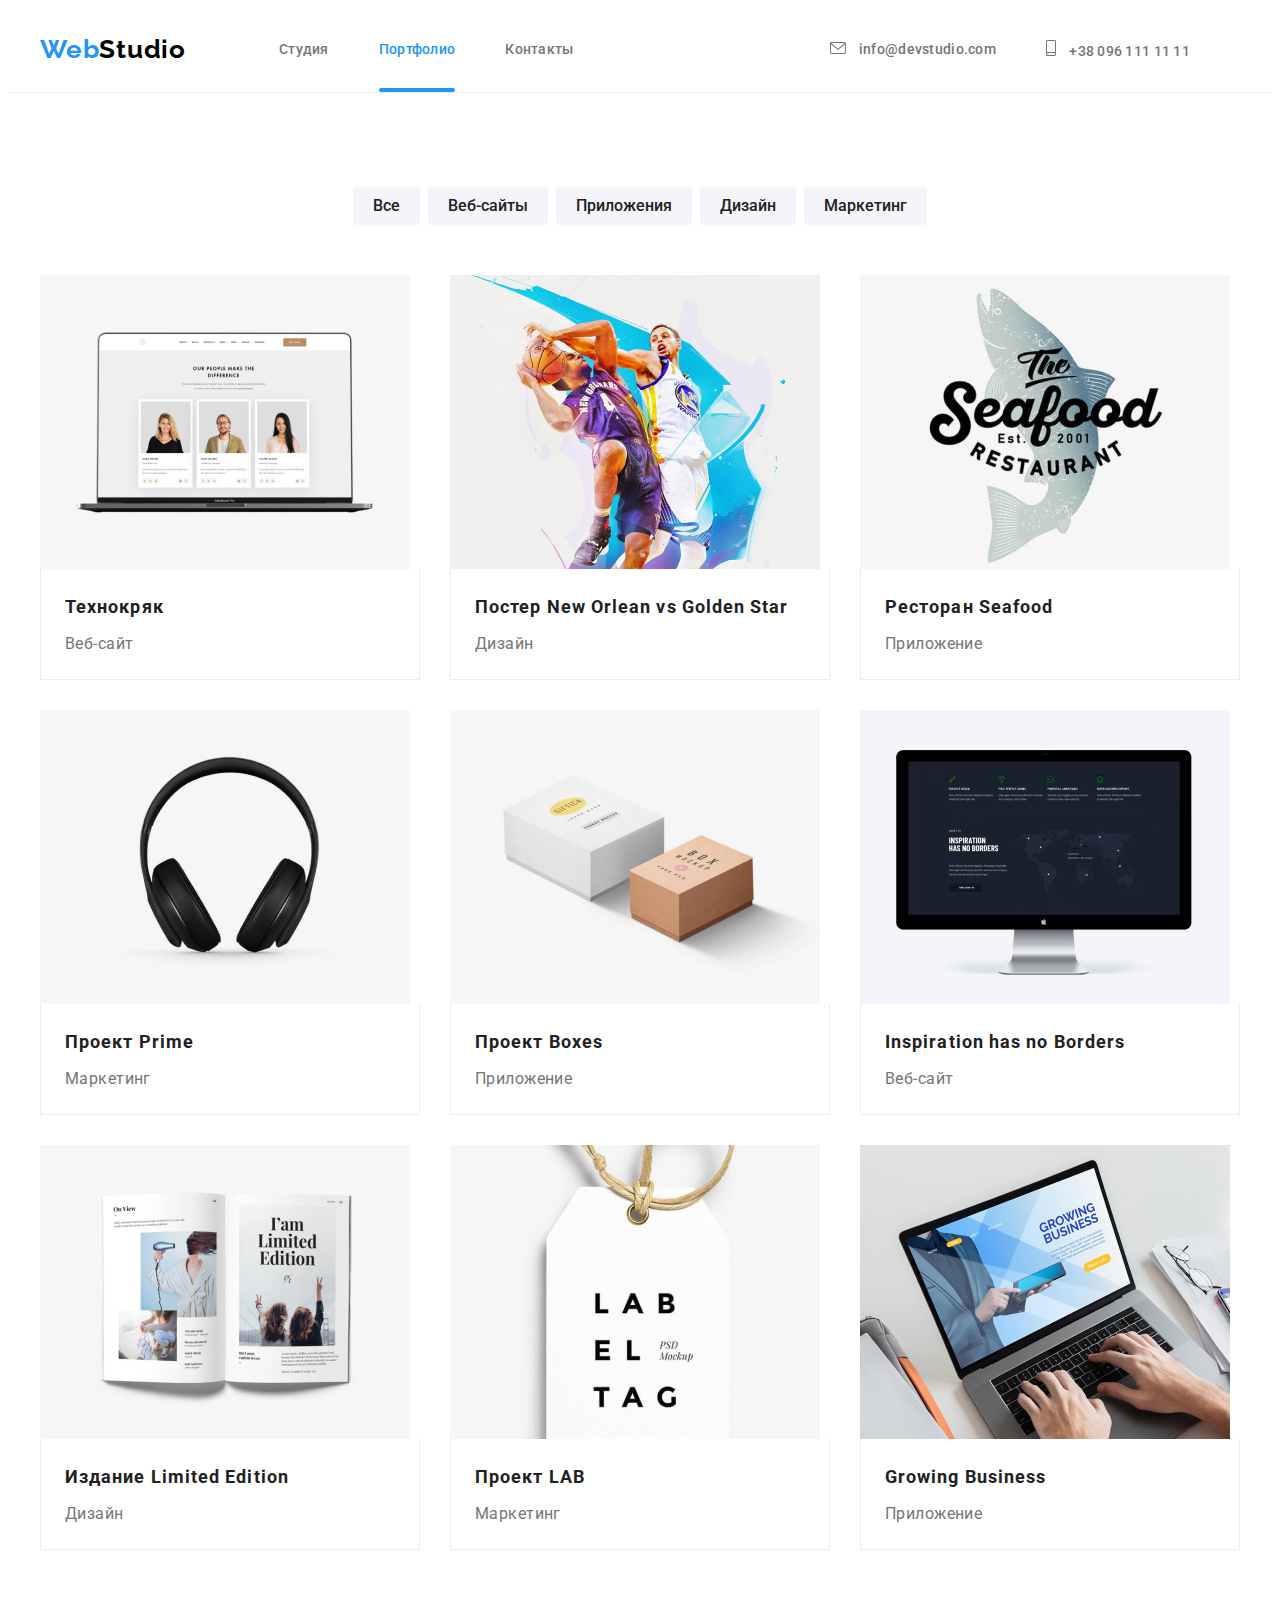
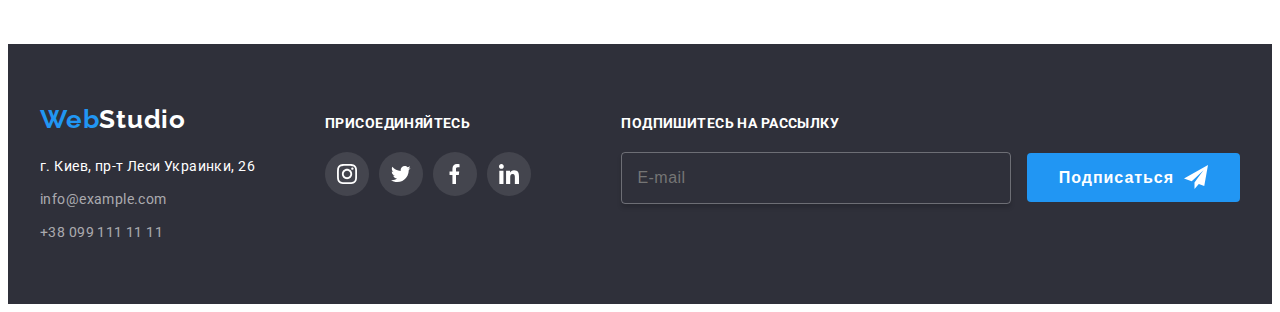
==== commit 8e5af8f6: "23:42(08.02.2022)" ====
--- a/portfolio.html
+++ b/portfolio.html
@@ -262,16 +262,18 @@
       </section>
     </main>
     <!--------------------Инфа Футерa---------------->
-    <footer class="footer-menu">
+    <footer class="footer">
       <div class="container">
-        <div class="all-footer-menu">
-          <div class="footer-menu-logo">
-            <a class="studio-footer" href="index.html"> <span class="web">Web</span>Studio</a>
+        <div class="footer-container">
+          <div class="footer-menu-list">
+            <a class="footer__studio" href="index.html">
+              <span class="logo-header">Web</span>Studio</a
+            >
             <address>
               <ul class="list">
-                <li class="footer-section-li addres--footer-margin">
+                <li class="address-list__item addres__footer-margin">
                   <a
-                    class="footer-address-section"
+                    class="address-list__link"
                     href="https://www.google.com/maps/d/viewer?msa=0&mid=10uSM3H-mIU3GznYo2szRIEphczw&ll=50.42732223110121%2C30.538093590064918&z=17"
                     target="blanc"
                     rel="noopener noreferre"
@@ -279,16 +281,16 @@
                     г. Киев, пр-т Леси Украинки, 26</a
                   >
                 </li>
-                <li class="footer-section-li">
+                <li class="address-list__item">
                   <a
-                    class="footer-contact-section"
+                    class="address-list__contacts"
                     href="mailto:info@example.com"
                     title="info@example.com"
                     >info@example.com</a
                   >
                 </li>
-                <li class="footer-section-li">
-                  <a class="footer-contact-section" href="tel:+380991111111" title="+380991111111"
+                <li>
+                  <a class="address-list__contacts" href="tel:+380991111111" title="+380991111111"
                     >+38 099 111 11 11</a
                   >
                 </li>
--- a/css/main.min.css
+++ b/css/main.min.css
@@ -1,2 +1,2 @@
-:root{--main-text-color: #757575;--main-batton-address-color: #ffffff;--accent-color: #2196f3;--portfolio-main-color: #212121;--webstudio-text-color: #000000;--background-text-button-color: #f5f4fa;--footer-main-background-color: #2f303a;--var-main-color: #e5e5e5}p,h1,h2,h3,h4{margin:0}ul{margin:0;padding-left:0}button{cursor:pointer}img{display:block}.img-occupation{display:flex;max-width:100%;height:auto}.checkbox{position:absolute;clip:rect(0 0 0 0);width:1px;height:1px;margin:-1px}body{font-family:"Roboto", sans-serif;font-size:14px;font-weight:normal;letter-spacing:0.03em;background-color:var(--main-batton-address-color)}footer{background-color:var(--footer-main-background-color)}.list{list-style:none}.invisible{display:none}.portfolio-list{display:flex;justify-content:center;flex-wrap:wrap}.portfolio-image{width:calc((100% - 60px) / 3);margin-right:30px;margin-bottom:30px}.container{width:1200px;padding-left:15px;padding-right:15px;margin:0 auto}.logo{font-family:Raleway, sans-serif;font-size:26px;font-weight:700;line-height:1.19;letter-spacing:.03em;text-decoration:none;color:var(--webstudio-text-color);margin-top:24px;margin-bottom:25px;display:flex}.logo-header{color:var(--accent-color);text-decoration:none}.footer-menu{display:inline-block}.studio-footer{font-family:Raleway;font-size:26px;font-weight:700;line-height:1.17;letter-spacing:.03em;color:var(--main-batton-address-color);text-decoration:none;margin-bottom:20px}.footer-menu-logo{display:block}.section-clients-title{font-family:Roboto;font-size:36px;font-weight:700;line-height:1.16;letter-spacing:.03em;font-style:normal;color:var(--portfolio-main-color);text-decoration:none;text-align:center;margin-bottom:50px}.occupation-team-sections{font-size:36px;font-weight:700;line-height:1.16;letter-spacing:.03em;text-align:center;color:var(--portfolio-main-color);margin-bottom:50px}.material-section{padding-top:94px;padding-bottom:94px}.button-style{display:inline-block;font-size:16px;font-weight:700;line-height:1.87;letter-spacing:.06em;background-color:var(--accent-color);border-radius:4px;cursor:pointer;color:var(--main-batton-address-color);text-align:center;border:none;padding-top:10px;padding-bottom:10px;padding-left:32px;padding-right:32px;transition-property:color, background-color;transition-duration:250ms;transition-timing-function:cubic-bezier(0.4, 0, 0.2, 1)}.button-style:hover,.button-style :focus{background-color:#188ce8}.team-social-list{display:flex;justify-content:center}.team-social-item+.team-social-item{margin-left:10px}.team-social-link{width:44px;height:44px;background-color:#ffffff;display:flex;border-radius:50%;justify-content:center;align-content:center;margin-top:16px;transition-property:color, background-color;transition-duration:250ms;transition-timing-function:cubic-bezier(0.4, 0, 0.2, 1)}.team-social-link:hover,.team-social-link :focus{background-color:#2196f3}.team-social-icons{fill:#afb1b8;content:"";background-repeat:no-repeat;margin-top:12px;cursor:pointer;transition-property:color, background-color;transition-duration:250ms;transition-timing-function:cubic-bezier(0.4, 0, 0.2, 1)}.team-social-link:hover .team-social-icons,.team-social-link:focus .team-social-icons{fill:#ffffff}.backdrop{background-color:rgba(0,0,0,0.2);position:fixed;top:0;width:100vw;height:100vh;transition:opacity 500ms, visibility 500ms}.modal{position:absolute;padding:40px;top:50%;left:50%;background-color:var(--main-batton-address-color);box-shadow:0px 1px 3px rgba(0,0,0,0.12),0px 1px 1px rgba(0,0,0,0.14),0px 2px 1px rgba(0,0,0,0.2);border-radius:4px;transform:translate(-50%, -50%) scale(1)}.modal-close{position:absolute;top:8px;right:8px;padding:0;display:flex;justify-content:center;align-items:center;width:30px;height:30px;background-color:var(--main-batton-address-color);border:1px solid rgba(0,0,0,0.1);border-radius:50%}.close-icon-modal{transition:250ms cubic-bezier(0.4, 0, 0.2, 1)}.close-icon-modal:hover{color:var(--accent-color)}.modal-close:hover .close-icon-modal,.modal-close:focus .close-icon-modal{fill:currentColor}.is-hidden{opacity:0;pointer-events:none;visibility:hidden}.modal-title{font-size:20px;font-weight:700;line-height:1.15;letter-spacing:.03;text-align:center;margin-bottom:12px;color:var(--portfolio-main-color)}.form .button-style{display:flex;margin-left:auto;margin-right:auto}.form-field{position:relative}.input-text{display:block;margin-bottom:4px;margin-top:10px;font-size:12px;line-height:1.16;letter-spacing:0.01em;color:var(--main-text-color)}.name-margin{margin-top:0px}.form-input{width:100%;height:40px;border:1px solid rgba(33,33,33,0.2);border-radius:4px;outline:none;padding:11px 12px 11px 42px;transition:250ms cubic-bezier(0.4, 0, 0.2, 1)}.form-input:hover,.form-input :focus,+.form-input.modal-icon:hover,.form-input :focus{fill:var(--accent-color)}.form-text{display:block;padding:12px 16px;margin-bottom:20px;border:1px solid rgba(33,33,33,0.2);border-radius:4px;color:rgba(117,117,117,0.5);width:100%;height:120px;font-size:12px;line-height:1.16;letter-spacing:0.01em;resize:none;outline:none;transition:250ms cubic-bezier(0.4, 0, 0.2, 1)}.form-input:hover .form-text,.form-input:focus .form-text{border-color:var(--accent-color)}.form-text::placeholder{color:rgba(117,117,117,0.5)}.modal-icon{display:inline-block;top:50%;left:12px;position:absolute;fill:var(--portfolio-main-color);transition:250ms cubic-bezier(0.4, 0, 0.2, 1)}.conditions{margin-bottom:30px}.conditions-link{color:var(--accent-color)}.input-checkbox{display:flex;align-items:center;justify-content:center}.checkbox-icon{display:inline-block;width:16px;height:15px;margin-right:8px;border:solid 2px #212121;border-radius:2px;transition:250ms cubic-bezier(0.4, 0, 0.2, 1);cursor:pointer}.checkbox:hover+.checkbox-icon,.checkbox:focus+.checkbox-icon{border:solid 2px #2196f3}.checkbox:checked+.checkbox-icon{border-color:var(--accent-color);background-color:var(--accent-color);background-image:url(../images/chek_form.svg);background-size:contain;background-origin:border-box}.footer-con-item:not(:last-child){margin-right:70px}.footer-con-item:last-child{margin-left:auto}.input-footer{height:50px;min-width:358px;padding:0 15px;margin-right:12px;outline:none;font-size:16px;line-height:1.25;letter-spacing:0.03em;color:var(--main-batton-address-color);background-color:inherit;border:1px solid rgba(255,255,255,0.3);transition:250ms cubic-bezier(0.4, 0, 0.2, 1);border-radius:4px;box-shadow:0px 4px 4px rgba(0,0,0,0.15)}.input-footer:hover,.input-footer :focus{border-color:var(--accent-color)}.btn-send{display:inline-flex;align-items:center}.icon-send-btn{margin-left:10px}.section-background-color{background-color:var(--footer-main-background-color);background-image:linear-gradient(rgba(47,48,58,0.4), rgba(47,48,58,0.4)),url(../images/hero.img.jpg);background-repeat:no-repeat;background-position:center;background-size:cover;max-width:1600px;margin-right:auto;margin-left:auto}.section-effective-solutions{font-size:44px;font-weight:900;line-height:1.36;letter-spacing:.06em;text-align:center;text-transform:uppercase;color:var(--main-batton-address-color);width:696px;margin-right:auto;margin-left:auto;margin-bottom:30px;display:block}.main-container{text-align:center;padding-top:200px;padding-bottom:200px}.button-list-item{display:flex;justify-content:center;margin-bottom:50px;list-style:none}.button-setting{display:list-item;margin-right:8px;list-style:none}.main-name-section{display:list-item;font-family:inherit;font-style:Medium;font-size:16px;font-weight:500;line-height:1.62;letter-spacing:.03;text-align:center;color:var(--portfolio-main-color);text-decoration:none;cursor:pointer;border:none;border-radius:4px;padding:6px 20px;background:var(--background-text-button-color);transition-property:color, background-color;transition-duration:250ms;transition-timing-function:cubic-bezier(0.4, 0, 0.2, 1)}.main-name-section:hover,.main-name-section :focus{background-color:#188ce8;color:var(--main-batton-address-color);cursor:pointer;box-shadow:0px 4px 4px rgba(0,0,0,0.25)}.button-list-item .button-setting:last-child{margin-right:0px}.header-container{display:flex;align-items:center}.header_nav{display:flex;align-items:center}.header{height:80px;border-bottom-style:solid;border-bottom-color:#ececec;border-width:1px}.site-list__link{font-weight:500;line-height:16px;letter-spacing:0.02em;text-decoration:none;color:var(--portfolio-main-color);display:block;transition-property:color, background-color;transition-duration:250ms;transition-timing-function:cubic-bezier(0.4, 0, 0.2, 1)}.site-list__link:hover,.site-list__link :focus{color:var(--accent-color)}.portfolio-text-color{color:var(--accent-color)}.current{color:var(--accent-color);position:relative}.current::after{content:'';width:100%;height:4px;border-radius:2px;position:absolute;left:0;background-color:var(--accent-color);bottom:-30px}.current-portfolio{position:relative}.current-portfolio::after{content:'';width:100%;height:4px;border-radius:2px;position:absolute;left:0;background-color:var(--accent-color);bottom:-34px}.border-header{border-bottom:1px solid #ececec}.site-list{font-size:14px;font-weight:500;line-height:1.14;letter-spacing:.02em;color:#212121;text-decoration:none;display:flex;list-style:none;margin-left:93px;margin-bottom:32px;margin-top:32px}.site-list .site-list__link{margin-right:50px}.site-list .site-list__link :not(:last-child){margin-right:50px}.logo-header{color:var(--accent-color)}.site-list__logo-color{color:var(--accent-color)}.contact-list{list-style:none;display:flex;align-items:center;margin-top:32px;margin-bottom:32px;margin-left:auto}.contact-list .site-list__link{margin-right:50px}.contact-list .site-list__link :not(:last-child){margin-right:50px}.site-list__link{font-size:14px;font-weight:500;line-height:1.14;letter-spacing:.02em;text-decoration:none;color:var(--main-text-color);transition-property:color, background-color;transition-duration:250ms;transition-timing-function:cubic-bezier(0.4, 0, 0.2, 1)}.site-list__link:hover,.site-list__link :focus{fill:var(--accent-color);color:var(--accent-color)}.contact-list__icon{margin-right:10px;align-items:center}.contact-list__list{display:flex;align-items:center}.icons-header{fill:currentColor}.icon-malito{fill:solid #757575}.section-main-material{display:flex}.section-name-main-material{font-size:14px;font-weight:700;line-height:1.14;letter-spacing:.03em;text-transform:uppercase;color:var(--main-name-text-color);margin-bottom:10px;text-transform:uppercase;padding:0px}.main-material-text{line-height:1.71;font-style:Regular;color:var(--main-text-color);padding:0px;margin:0px}.list-about{width:270px}.list-about::before{display:block;height:120px;content:'';background-color:var(--background-text-button-color);background-repeat:no-repeat;background-position:center;margin-bottom:30px}.list-about:not(:last-child){margin-right:30px}.icon-antenna::before{background-image:url(/images/antenna.svg)}.icon-clock::before{background-image:url(/images/clock.svg)}.icon-grafik::before{background-image:url(/images/diagram1.svg)}.icon-cosmic::before{background-image:url(/images/astronaut.svg)}.img-occupation{display:flex;max-width:100%;height:auto}.img-section{padding-top:0px;padding-bottom:94px}.img-material-section{display:block;margin-right:30px}.img-occupation .img-material-section:last-child{margin-right:0px}.img-occupation{flex-wrap:nowrap}.about-item-wrap{display:block;position:relative}.about-img-text-section{font-family:'Roboto';font-size:14px;font-weight:700;line-height:1.14;letter-spacing:.03em;text-align:center;text-transform:uppercase;position:absolute;left:0;bottom:0;background-color:rgba(47,48,58,0.8);color:var(--main-batton-address-color);padding:27px 0;width:100%;transition-property:color, background-color;transition-duration:250ms;transition-timing-function:cubic-bezier(0.4, 0, 0.2, 1)}.background-color-team{background-color:var(--background-text-button-color)}.team-block-section{display:flex}.team-paddings{padding-top:30px;padding-bottom:30px}.team-cards-shadow{box-shadow:0px 1px 3px rgba(0,0,0,0.12),0px 1px 1px rgba(0,0,0,0.14),0px 2px 1px rgba(0,0,0,0.2);border-radius:0px 0px 4px 4px}.team-img{display:block;margin-right:30px;border-left:1px solid #ececec;border-right:1px solid #ececec;border-bottom:1px solid #ececec;box-shadow:0 4px 4px 0 #ececec;background-color:#ffffff}.team-block-section .team-img:last-child{margin-right:0px}.team-name-section{font-size:16px;font-weight:500;line-height:1.18;letter-spacing:.03em;text-align:center;color:var(--main-name-text-color);margin-bottom:10px}.proffesin-section{font-size:16px;font-weight:400;line-height:1.18;letter-spacing:.03em;text-align:center;color:var(--main-text-color)}.clients-item{width:170px;height:92px;left:615px;top:2493px;border:1px solid #afb1b8;box-sizing:border-box;border-radius:4px;margin-right:30px;transition-property:color, background-color;transition-duration:250ms;transition-timing-function:cubic-bezier(0.4, 0, 0.2, 1)}.clients-item:hover,.clients-item:focus{border-color:var(--accent-color)}.clients-item:last-child{margin-right:0px}.icon-clients{transition-property:color, background-color;transition-duration:250ms;transition-timing-function:cubic-bezier(0.4, 0, 0.2, 1)}.clients-item:hover .icon-clients,.clients-item:focus .icon-clients{fill:var(--accent-color)}.client-list{display:flex;justify-content:center}.clients-link{width:106px;height:60px;display:flex;justify-content:center;align-content:center;margin:16px auto 16px auto;fill:#afb1b8}.portfolio-name-content{font-size:18px;font-weight:700;line-height:2;letter-spacing:.06em;color:var(--portfolio-main-color);text-decoration:none;margin-bottom:4px}.portfolio-image:nth-child(3n){margin-right:0px}.portfolio-image:nth-last-child(-n+3){margin-bottom:0px}.portfolio-content-size{padding-top:20px;padding-bottom:20px;padding-left:24px;padding-right:24px;border-bottom:1px solid #ececec;border-left:1px solid #ececec;border-right:1px solid #ececec;border-top-style:none}.item-discription-box{position:relative;overflow:hidden}.portfolio-item-discription{position:absolute;height:100%;top:0;left:0;display:flex;align-items:center;padding:63px 24px;font-size:18px;line-height:1.55;color:var(--main-batton-address-color);background-color:rgba(33,150,243,0.9);transition-property:transform;transition-duration:250ms;transform:translateY(101%);transition-timing-function:cubic-bezier(0.4, 0, 0.2, 1)}.list-text-decor:hover .portfolio-item-discription,.list-text-decor:focus .portfolio-item-discription{transform:translateY(0)}.list-text-decor{text-decoration:none;display:block;transition-property:color, background-color;transition-duration:250ms;transition-timing-function:cubic-bezier(0.4, 0, 0.2, 1)}.list-text-decor:hover,.list-text-decor :focus{box-shadow:0px 1px 1px rgba(0,0,0,0.12),0px 4px 4px rgba(0,0,0,0.06),1px 4px 6px rgba(0,0,0,0.16)}.portfolio-text-section{font-size:16px;line-height:1.87;color:var(--main-text-color);text-decoration:none}.footer-paddings{padding-bottom:60px;padding-top:60px}.footer-section-li:not(:last-child){margin-bottom:9px}.addres--footer-margin{margin-top:20px}.footer-li-addres-section{margin-bottom:9px}.footer-contact-section,.footer-tell-section{font-style:normal;line-height:1.71;color:rgba(255,255,255,0.6);text-decoration:none;transition-property:color, background-color;transition-duration:250ms;transition-timing-function:cubic-bezier(0.4, 0, 0.2, 1)}.footer-contact-section:hover,.footer-contact-section :focus,.footer-tell-section:hover,.footer-tell-section :focus{color:var(--accent-color)}.footer-address-section{font-style:normal;text-decoration:none;line-height:24px;color:var(--main-batton-address-color);transition-property:color, background-color;transition-duration:250ms;transition-timing-function:cubic-bezier(0.4, 0, 0.2, 1)}.footer-address-section:hover,.footer-address-section :focus{color:var(--accent-color)}.all-footer-menu{display:flex;align-items:baseline}.right-footer-container{margin-left:70px}.right-footer-title{font-family:'Roboto', sans-serif;font-size:14px;font-weight:700;line-height:1.14;letter-spacing:.03em;color:var(--main-batton-address-color);text-align:left;text-transform:uppercase;margin-bottom:20px;display:block}.right-footer-list{display:flex;justify-content:center;align-items:center}.right-footer-item{justify-content:baseline;margin-right:10px}.right-footer-link{width:44px;height:44px;background-color:#44454e;display:flex;border-radius:50%;justify-content:center;align-content:center;transition-property:color, background-color;transition-duration:250ms;transition-timing-function:cubic-bezier(0.4, 0, 0.2, 1)}.right-footer-link:hover,.right-footer-link :focus{background-color:var(--accent-color)}.right-footer-item:last-child{margin-right:0px}.right-footer-icons{fill:#ffffff;margin-top:12px;cursor:pointer}.footer-menu{display:block;padding-top:60px;padding-bottom:60px}.foter-addres-list{padding-top:20px}.footer-border{border-style:solid 1px #000000;box-shadow:0 4px 4px 0 #000000}
+:root{--main-text-color: #757575;--main-batton-address-color: #ffffff;--accent-color: #2196f3;--portfolio-main-color: #212121;--webstudio-text-color: #000000;--background-text-button-color: #f5f4fa;--footer-main-background-color: #2f303a;--var-main-color: #e5e5e5}p,h1,h2,h3,h4{margin:0}ul{margin:0;padding-left:0}button{cursor:pointer}img{display:block}.img-occupation{display:flex;max-width:100%;height:auto}.checkbox{position:absolute;clip:rect(0 0 0 0);width:1px;height:1px;margin:-1px}body{font-family:"Roboto", sans-serif;font-size:14px;font-weight:normal;letter-spacing:0.03em;background-color:var(--main-batton-address-color)}footer{background-color:var(--footer-main-background-color)}.list{list-style:none}.invisible{display:none}.portfolio-list{display:flex;justify-content:center;flex-wrap:wrap}.portfolio-image{width:calc((100% - 60px) / 3);margin-right:30px;margin-bottom:30px}.container{width:1200px;padding-left:15px;padding-right:15px;margin:0 auto}.logo{font-family:Raleway, sans-serif;font-size:26px;font-weight:700;line-height:1.19;letter-spacing:.03em;text-decoration:none;color:var(--webstudio-text-color);margin-top:24px;margin-bottom:25px;display:flex}.logo-header{color:var(--accent-color);text-decoration:none}.footer-menu{display:inline-block}.footer__studio{font-family:Raleway;font-size:26px;font-weight:700;line-height:1.17;letter-spacing:.03em;color:var(--main-batton-address-color);text-decoration:none;margin-bottom:20px}.footer-menu-list{display:block}.section__title{font-size:36px;font-weight:700;line-height:1.16;letter-spacing:.03em;text-align:center;color:var(--portfolio-main-color);margin-bottom:50px}.material-section{padding-top:94px;padding-bottom:94px}.button-style{display:inline-block;font-size:16px;font-weight:700;line-height:1.87;letter-spacing:.06em;background-color:var(--accent-color);border-radius:4px;cursor:pointer;color:var(--main-batton-address-color);text-align:center;border:none;padding-top:10px;padding-bottom:10px;padding-left:32px;padding-right:32px;transition-property:color, background-color;transition-duration:250ms;transition-timing-function:cubic-bezier(0.4, 0, 0.2, 1)}.button-style:hover,.button-style :focus{background-color:#188ce8}.social{display:flex;justify-content:center}.social__item+.social__item{margin-left:10px}.social__link{width:44px;height:44px;background-color:#ffffff;display:flex;border-radius:50%;justify-content:center;align-content:center;margin-top:16px;transition-property:color, background-color;transition-duration:250ms;transition-timing-function:cubic-bezier(0.4, 0, 0.2, 1)}.social__link:hover,.social__link :focus{background-color:#2196f3}.social__icons{fill:#afb1b8;content:'';background-repeat:no-repeat;margin-top:12px;cursor:pointer;transition-property:color, background-color;transition-duration:250ms;transition-timing-function:cubic-bezier(0.4, 0, 0.2, 1)}.social__link:hover .social__icons,.social__link:focus .social__icons{fill:#ffffff}.backdrop{background-color:rgba(0,0,0,0.2);position:fixed;top:0;width:100vw;height:100vh;transition:opacity 500ms, visibility 500ms}.modal{position:absolute;padding:40px;top:50%;left:50%;background-color:var(--main-batton-address-color);box-shadow:0px 1px 3px rgba(0,0,0,0.12),0px 1px 1px rgba(0,0,0,0.14),0px 2px 1px rgba(0,0,0,0.2);border-radius:4px;transform:translate(-50%, -50%) scale(1)}.modal-close{position:absolute;top:8px;right:8px;padding:0;display:flex;justify-content:center;align-items:center;width:30px;height:30px;background-color:var(--main-batton-address-color);border:1px solid rgba(0,0,0,0.1);border-radius:50%}.close-icon-modal{transition:250ms cubic-bezier(0.4, 0, 0.2, 1)}.close-icon-modal:hover{color:var(--accent-color)}.modal-close:hover .close-icon-modal,.modal-close:focus .close-icon-modal{fill:currentColor}.is-hidden{opacity:0;pointer-events:none;visibility:hidden}.modal-title{font-size:20px;font-weight:700;line-height:1.15;letter-spacing:.03;text-align:center;margin-bottom:12px;color:var(--portfolio-main-color)}.form .button-style{display:flex;margin-left:auto;margin-right:auto}.form-field{position:relative}.input-text{display:block;margin-bottom:4px;margin-top:10px;font-size:12px;line-height:1.16;letter-spacing:0.01em;color:var(--main-text-color)}.name-margin{margin-top:0px}.form-input{width:100%;height:40px;border:1px solid rgba(33,33,33,0.2);border-radius:4px;outline:none;padding:11px 12px 11px 42px;transition:250ms cubic-bezier(0.4, 0, 0.2, 1)}.form-input:hover,.form-input :focus,+.form-input.modal-icon:hover,.form-input :focus{fill:var(--accent-color)}.form-text{display:block;padding:12px 16px;margin-bottom:20px;border:1px solid rgba(33,33,33,0.2);border-radius:4px;color:rgba(117,117,117,0.5);width:100%;height:120px;font-size:12px;line-height:1.16;letter-spacing:0.01em;resize:none;outline:none;transition:250ms cubic-bezier(0.4, 0, 0.2, 1)}.form-input:hover .form-text,.form-input:focus .form-text{border-color:var(--accent-color)}.form-text::placeholder{color:rgba(117,117,117,0.5)}.modal-icon{display:inline-block;top:50%;left:12px;position:absolute;fill:var(--portfolio-main-color);transition:250ms cubic-bezier(0.4, 0, 0.2, 1)}.conditions{margin-bottom:30px}.conditions-link{color:var(--accent-color)}.input-checkbox{display:flex;align-items:center;justify-content:center}.checkbox-icon{display:inline-block;width:16px;height:15px;margin-right:8px;border:solid 2px #212121;border-radius:2px;transition:250ms cubic-bezier(0.4, 0, 0.2, 1);cursor:pointer}.checkbox:hover+.checkbox-icon,.checkbox:focus+.checkbox-icon{border:solid 2px #2196f3}.checkbox:checked+.checkbox-icon{border-color:var(--accent-color);background-color:var(--accent-color);background-image:url(../images/chek_form.svg);background-size:contain;background-origin:border-box}.footer-con-item:not(:last-child){margin-right:70px}.footer-con-item:last-child{margin-left:auto}.input-footer{height:50px;min-width:358px;padding:0 15px;margin-right:12px;outline:none;font-size:16px;line-height:1.25;letter-spacing:0.03em;color:var(--main-batton-address-color);background-color:inherit;border:1px solid rgba(255,255,255,0.3);transition:250ms cubic-bezier(0.4, 0, 0.2, 1);border-radius:4px;box-shadow:0px 4px 4px rgba(0,0,0,0.15)}.input-footer:hover,.input-footer :focus{border-color:var(--accent-color)}.btn-send{display:inline-flex;align-items:center}.icon-send-btn{margin-left:10px}.header-container{display:flex;align-items:center}.header_nav{display:flex;align-items:center}.header{height:80px;border-bottom-style:solid;border-bottom-color:#ececec;border-width:1px}.site-list__link{font-weight:500;line-height:16px;letter-spacing:0.02em;text-decoration:none;color:var(--portfolio-main-color);display:block;transition-property:color, background-color;transition-duration:250ms;transition-timing-function:cubic-bezier(0.4, 0, 0.2, 1)}.site-list__link:hover,.site-list__link :focus{color:var(--accent-color)}.portfolio-text-color{color:var(--accent-color)}.current{color:var(--accent-color);position:relative}.current::after{content:'';width:100%;height:4px;border-radius:2px;position:absolute;left:0;background-color:var(--accent-color);bottom:-30px}.current-portfolio{position:relative}.current-portfolio::after{content:'';width:100%;height:4px;border-radius:2px;position:absolute;left:0;background-color:var(--accent-color);bottom:-34px}.border-header{border-bottom:1px solid #ececec}.site-list{font-size:14px;font-weight:500;line-height:1.14;letter-spacing:.02em;color:#212121;text-decoration:none;display:flex;list-style:none;margin-left:93px;margin-bottom:32px;margin-top:32px}.site-list .site-list__link{margin-right:50px}.site-list .site-list__link :not(:last-child){margin-right:50px}.logo-header{color:var(--accent-color)}.site-list__logo-color{color:var(--accent-color)}.contact-list{list-style:none;display:flex;align-items:center;margin-top:32px;margin-bottom:32px;margin-left:auto}.contact-list .site-list__link{margin-right:50px}.contact-list .site-list__link :not(:last-child){margin-right:50px}.site-list__link{font-size:14px;font-weight:500;line-height:1.14;letter-spacing:.02em;text-decoration:none;color:var(--main-text-color);transition-property:color, background-color;transition-duration:250ms;transition-timing-function:cubic-bezier(0.4, 0, 0.2, 1)}.site-list__link:hover,.site-list__link :focus{fill:var(--accent-color);color:var(--accent-color)}.contact-list__icon{margin-right:10px;align-items:center}.contact-list__list{display:flex;align-items:center}.icons-header{fill:currentColor}.icon-malito{fill:solid #757575}.hero{background-color:var(--footer-main-background-color);background-image:linear-gradient(rgba(47,48,58,0.4), rgba(47,48,58,0.4)),url(../images/hero.img.jpg);background-repeat:no-repeat;background-position:center;background-size:cover;max-width:1600px;margin-right:auto;margin-left:auto}.hero-title{font-size:44px;font-weight:900;line-height:1.36;letter-spacing:.06em;text-align:center;text-transform:uppercase;color:var(--main-batton-address-color);width:696px;margin-right:auto;margin-left:auto;margin-bottom:30px;display:block}.main-container{text-align:center;padding-top:200px;padding-bottom:200px}.button-list-item{display:flex;justify-content:center;margin-bottom:50px;list-style:none}.button-setting{display:list-item;margin-right:8px;list-style:none}.main-name-section{display:list-item;font-family:inherit;font-style:Medium;font-size:16px;font-weight:500;line-height:1.62;letter-spacing:.03;text-align:center;color:var(--portfolio-main-color);text-decoration:none;cursor:pointer;border:none;border-radius:4px;padding:6px 20px;background:var(--background-text-button-color);transition-property:color, background-color;transition-duration:250ms;transition-timing-function:cubic-bezier(0.4, 0, 0.2, 1)}.main-name-section:hover,.main-name-section :focus{background-color:#188ce8;color:var(--main-batton-address-color);cursor:pointer;box-shadow:0px 4px 4px rgba(0,0,0,0.25)}.button-list-item .button-setting:last-child{margin-right:0px}.card-set{display:flex}.material__title{font-size:14px;font-weight:700;line-height:1.14;letter-spacing:.03em;text-transform:uppercase;color:var(--main-name-text-color);margin-bottom:10px;text-transform:uppercase;padding:0px}.material__text{line-height:1.71;font-style:Regular;color:var(--main-text-color);padding:0px;margin:0px}.material__item{width:270px}.material__item::before{display:block;height:120px;content:'';background-color:var(--background-text-button-color);background-repeat:no-repeat;background-position:center;margin-bottom:30px}.material__item:not(:last-of-type){margin-right:30px}.icon-antenna::before{background-image:url(/images/antenna.svg)}.icon-clock::before{background-image:url(/images/clock.svg)}.icon-grafik::before{background-image:url(/images/diagram1.svg)}.icon-cosmic::before{background-image:url(/images/astronaut.svg)}.work-card{display:flex;max-width:100%;height:auto;flex-wrap:nowrap}.work-section{padding-top:0px;padding-bottom:94px}.work-card__item{display:block;margin-right:30px}.work-card .work-card__item:last-child{margin-right:0px}.work__wrap{display:block;position:relative}.work__text{font-family:'Roboto';font-size:14px;font-weight:700;line-height:1.14;letter-spacing:.03em;text-align:center;text-transform:uppercase;position:absolute;left:0;bottom:0;background-color:rgba(47,48,58,0.8);color:var(--main-batton-address-color);padding:27px 0;width:100%;transition-property:color, background-color;transition-duration:250ms;transition-timing-function:cubic-bezier(0.4, 0, 0.2, 1)}.team{background-color:var(--background-text-button-color)}.team__img{padding-top:30px;padding-bottom:30px}.team__cards-shadow{box-shadow:0px 1px 3px rgba(0,0,0,0.12),0px 1px 1px rgba(0,0,0,0.14),0px 2px 1px rgba(0,0,0,0.2);border-radius:0px 0px 4px 4px}.team__item{display:block;margin-right:30px;border-left:1px solid #ececec;border-right:1px solid #ececec;border-bottom:1px solid #ececec;box-shadow:0 4px 4px 0 #ececec;background-color:#ffffff;height:428px}.team-set{display:flex}.team-set .team__item:last-of-type{margin-right:0px}.team__title{font-size:16px;font-weight:500;line-height:1.18;letter-spacing:.03em;text-align:center;color:var(--main-name-text-color);margin-bottom:10px}.team__profession{font-size:16px;font-weight:400;line-height:1.18;letter-spacing:.03em;text-align:center;color:var(--main-text-color)}.client__item{width:170px;height:92px;left:615px;top:2493px;border:1px solid #afb1b8;box-sizing:border-box;border-radius:4px;margin-right:30px;transition-property:color, background-color;transition-duration:250ms;transition-timing-function:cubic-bezier(0.4, 0, 0.2, 1)}.client__item:hover,.client__item:focus{border-color:var(--accent-color)}.client__item:last-child{margin-right:0px}.client__icon{transition-property:color, background-color;transition-duration:250ms;transition-timing-function:cubic-bezier(0.4, 0, 0.2, 1)}.client__item:hover .client__icon,.client__item:focus .client__icon{fill:var(--accent-color)}.client__link{width:106px;height:60px;display:flex;justify-content:center;align-content:center;margin:16px auto 16px auto;fill:#afb1b8}.portfolio-name-content{font-size:18px;font-weight:700;line-height:2;letter-spacing:.06em;color:var(--portfolio-main-color);text-decoration:none;margin-bottom:4px}.portfolio-image:nth-child(3n){margin-right:0px}.portfolio-image:nth-last-child(-n+3){margin-bottom:0px}.portfolio-content-size{padding-top:20px;padding-bottom:20px;padding-left:24px;padding-right:24px;border-bottom:1px solid #ececec;border-left:1px solid #ececec;border-right:1px solid #ececec;border-top-style:none}.item-discription-box{position:relative;overflow:hidden}.portfolio-item-discription{position:absolute;height:100%;top:0;left:0;display:flex;align-items:center;padding:63px 24px;font-size:18px;line-height:1.55;color:var(--main-batton-address-color);background-color:rgba(33,150,243,0.9);transition-property:transform;transition-duration:250ms;transform:translateY(101%);transition-timing-function:cubic-bezier(0.4, 0, 0.2, 1)}.list-text-decor:hover .portfolio-item-discription,.list-text-decor:focus .portfolio-item-discription{transform:translateY(0)}.list-text-decor{text-decoration:none;display:block;transition-property:color, background-color;transition-duration:250ms;transition-timing-function:cubic-bezier(0.4, 0, 0.2, 1)}.list-text-decor:hover,.list-text-decor :focus{box-shadow:0px 1px 1px rgba(0,0,0,0.12),0px 4px 4px rgba(0,0,0,0.06),1px 4px 6px rgba(0,0,0,0.16)}.portfolio-text-section{font-size:16px;line-height:1.87;color:var(--main-text-color);text-decoration:none}.footer{padding-bottom:60px;padding-top:60px}.address-list__item:not(:last-child){margin-bottom:9px}.addres__footer-margin{margin-top:20px}.footer-li-addres-section{margin-bottom:9px}.address-list__contacts{font-style:normal;line-height:1.71;color:rgba(255,255,255,0.6);line-height:24px;text-decoration:none;transition-property:color, background-color;transition-duration:250ms;transition-timing-function:cubic-bezier(0.4, 0, 0.2, 1)}.address-list__contacts:hover,.address-list__contacts :focus{color:var(--accent-color)}.address-list__link{font-style:normal;text-decoration:none;line-height:24px;color:var(--main-batton-address-color);transition-property:color, background-color;transition-duration:250ms;transition-timing-function:cubic-bezier(0.4, 0, 0.2, 1)}.address-list__link:hover,.address-list__link :focus{color:var(--accent-color)}.footer-container{display:flex;align-items:baseline}.right-footer-container{margin-left:70px}.right-footer-title{font-family:'Roboto', sans-serif;font-size:14px;font-weight:700;line-height:1.14;letter-spacing:.03em;color:var(--main-batton-address-color);text-align:left;text-transform:uppercase;margin-bottom:20px;display:block}.right-footer-list{display:flex;justify-content:center;align-items:center}.right-footer-item{justify-content:baseline;margin-right:10px}.right-footer-link{width:44px;height:44px;background-color:#44454e;display:flex;border-radius:50%;justify-content:center;align-content:center;transition-property:color, background-color;transition-duration:250ms;transition-timing-function:cubic-bezier(0.4, 0, 0.2, 1)}.right-footer-link:hover,.right-footer-link :focus{background-color:var(--accent-color)}.right-footer-item:last-child{margin-right:0px}.right-footer-icons{fill:#ffffff;margin-top:12px;cursor:pointer}.footer-menu{display:block;padding-top:60px;padding-bottom:60px}.foter-addres-list{padding-top:20px}.footer-border{border-style:solid 1px #000000;box-shadow:0 4px 4px 0 #000000}
 /*# sourceMappingURL=main.min.css.map */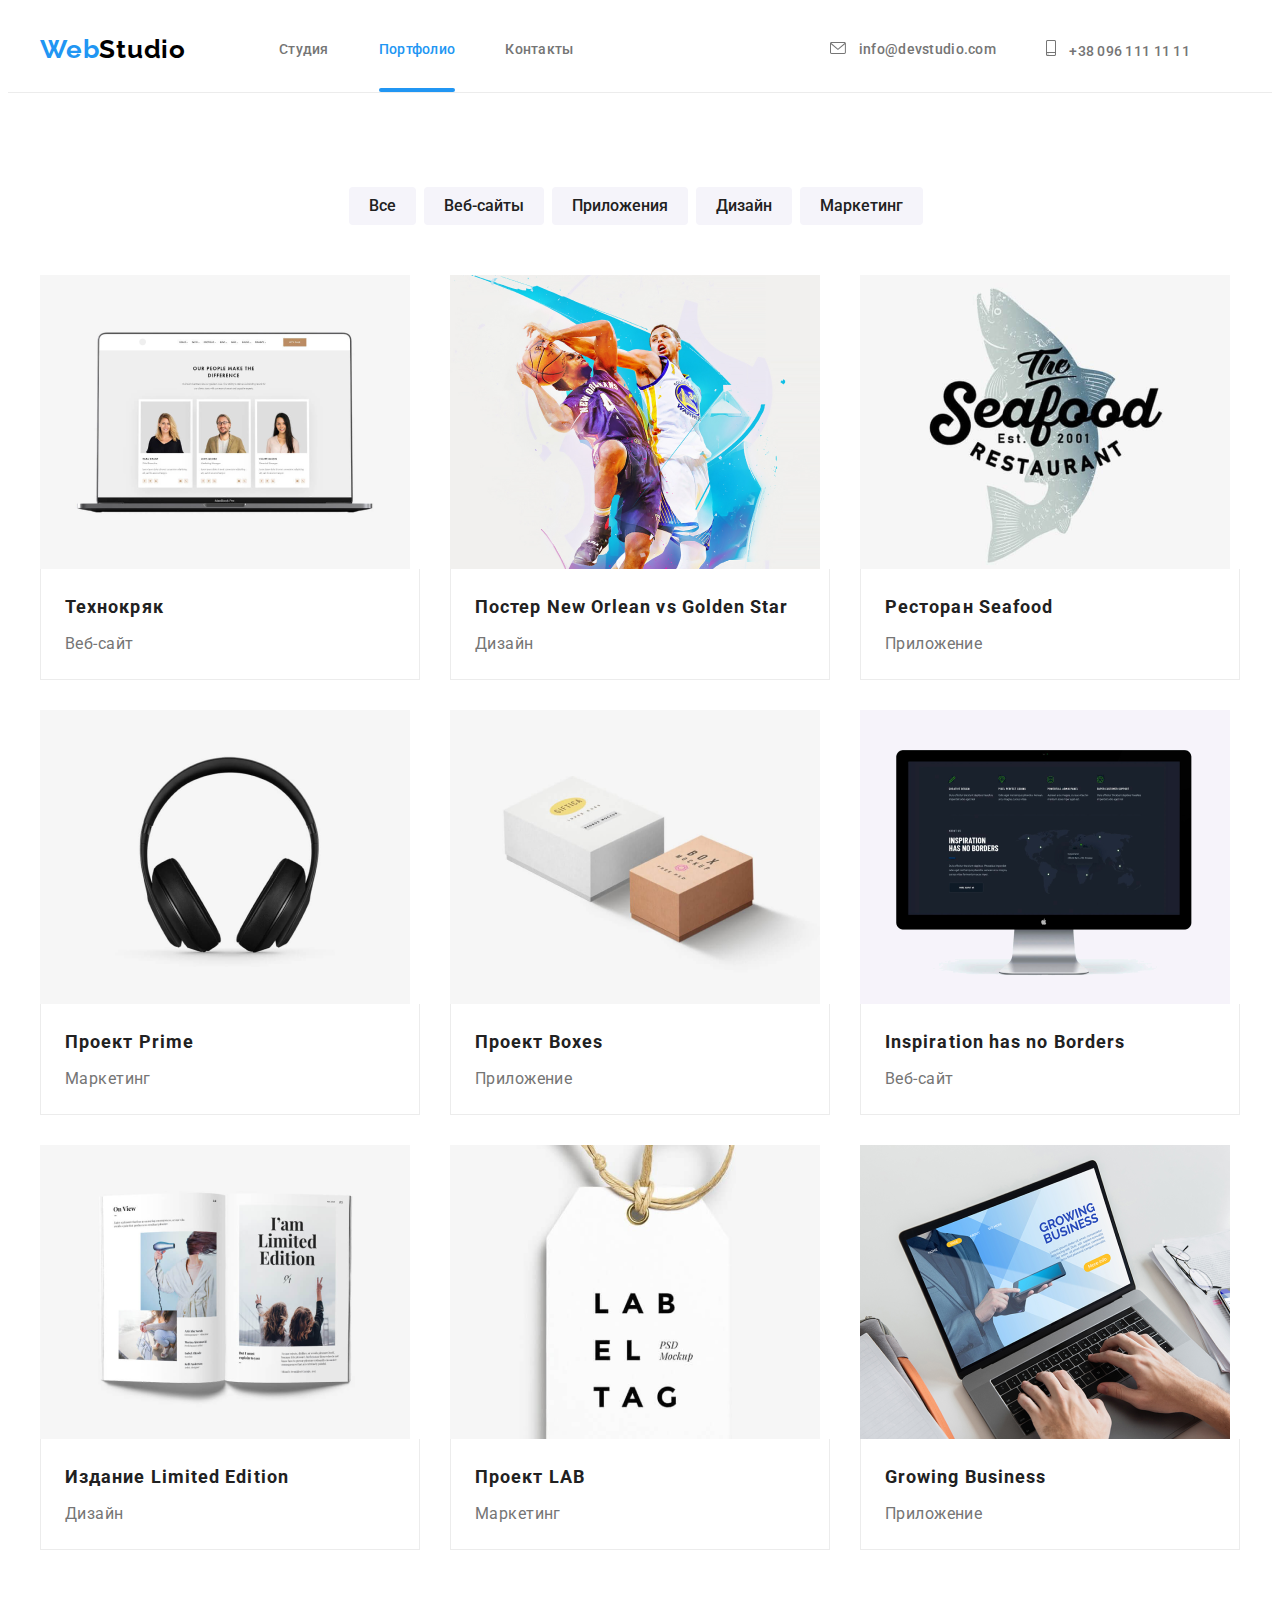
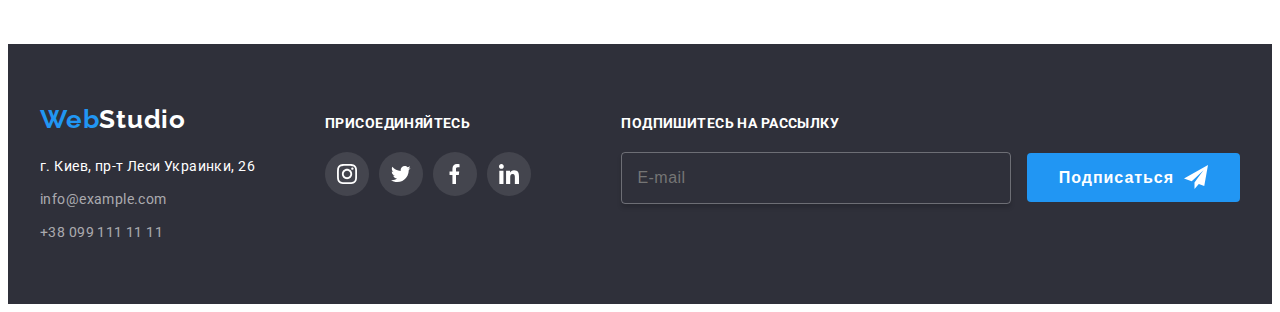
==== commit 977f8e3a: "Первая проверка д.з. №7" ====
--- a/portfolio.html
+++ b/portfolio.html
@@ -63,197 +63,187 @@
       <section class="material-section">
         <div class="container">
           <h1 class="invisible">Основная информация сайта</h1>
-          <ul class="button-list-item">
-            <li class="button-setting">
-              <button class="main-name-section" type="button">Все</button>
-            </li>
-            <li class="button-setting">
-              <button class="main-name-section" type="button">Веб-сайты</button>
-            </li>
-            <li class="button-setting">
-              <button class="main-name-section" type="button">Приложения</button>
-            </li>
-            <li class="button-setting">
-              <button class="main-name-section" type="button">Дизайн</button>
-            </li>
-            <li class="button-setting">
-              <button class="main-name-section" type="button">Маркетинг</button>
+          <ul class="filter-list">
+            <li class="filter__item">
+              <button class="filter__btn" type="button">Все</button>
+            </li>
+            <li class="filter__item">
+              <button class="filter__btn" type="button">Веб-сайты</button>
+            </li>
+            <li class="filter__item">
+              <button class="filter__btn" type="button">Приложения</button>
+            </li>
+            <li class="filter__item">
+              <button class="filter__btn" type="button">Дизайн</button>
+            </li>
+            <li class="filter__item">
+              <button class="filter__btn" type="button">Маркетинг</button>
             </li>
           </ul>
 
-          <!---------------------Картинки сайтов----------------------->
+          <!---------------------Проекты сайта----------------------->
           <ul class="portfolio-list list">
-            <li class="portfolio-image">
+            <li class="project__item">
+              <a class="project__link" href="Teghnohriak" target="_blank" rel="noopener noreferrer">
+                <div class="project__item-wrap">
+                  <img src="./images/tehnohriak.png" alt="Teghohriak" width="370" />
+                  <p class="project__img-text">
+                    Технокряк это современная площадка распространения коронавируса. Компании
+                    используют эту платформу для цифрового шпионажа и атак на защищённые сервера
+                    конкурентов.
+                  </p>
+                </div>
+                <div class="project-content-size">
+                  <h2 class="project__title">Технокряк</h2>
+                  <p class="project__text">Веб-сайт</p>
+                </div>
+              </a>
+            </li>
+            <li class="project__item">
+              <a class="project__link" href="NewOrlean" target="_blank" rel="noopener noreferrer">
+                <div class="project__item-wrap">
+                  <img src="./images/posternevorlean.png" alt="NewOrlean" width="370" />
+                  <p class="project__img-text">
+                    Технокряк это современная площадка распространения коронавируса. Компании
+                    используют эту платформу для цифрового шпионажа и атак на защищённые сервера
+                    конкурентов.
+                  </p>
+                </div>
+                <div class="project-content-size">
+                  <h2 class="project__title">Постер New Orlean vs Golden Star</h2>
+                  <p class="project__text">Дизайн</p>
+                </div>
+              </a>
+            </li>
+            <li class="project__item">
+              <a class="project__link" href="SeaFood" target="_blank" rel="noopener noreferrer">
+                <div class="project__item-wrap">
+                  <img src="./images/seaafood.png" alt="SeaFood" width="370" />
+                  <p class="project__img-text">
+                    Технокряк это современная площадка распространения коронавируса. Компании
+                    используют эту платформу для цифрового шпионажа и атак на защищённые сервера
+                    конкурентов.
+                  </p>
+                </div>
+                <div class="project-content-size">
+                  <h2 class="project__title">Ресторан Seafood</h2>
+                  <p class="project__text">Приложение</p>
+                </div>
+              </a>
+            </li>
+            <li class="project__item">
               <a
-                class="list-text-decor"
-                href="Teghnohriak"
-                target="_blank"
-                rel="noopener noreferrer"
-              >
-                <div class="item-discription-box">
-                  <img src="./images/tehnohriak.png" alt="Teghohriak" width="370" />
-                  <p class="portfolio-item-discription">
-                    Технокряк это современная площадка распространения коронавируса. Компании
-                    используют эту платформу для цифрового шпионажа и атак на защищённые сервера
-                    конкурентов.
-                  </p>
-                </div>
-                <div class="portfolio-content-size">
-                  <h2 class="portfolio-name-content">Технокряк</h2>
-                  <p class="portfolio-text-section">Веб-сайт</p>
-                </div>
-              </a>
-            </li>
-            <li class="portfolio-image">
-              <a class="list-text-decor" href="NewOrlean" target="_blank" rel="noopener noreferrer">
-                <div class="item-discription-box">
-                  <img src="./images/posternevorlean.png" alt="NewOrlean" width="370" />
-                  <p class="portfolio-item-discription">
-                    Технокряк это современная площадка распространения коронавируса. Компании
-                    используют эту платформу для цифрового шпионажа и атак на защищённые сервера
-                    конкурентов.
-                  </p>
-                </div>
-                <div class="portfolio-content-size">
-                  <h2 class="portfolio-name-content">Постер New Orlean vs Golden Star</h2>
-                  <p class="portfolio-text-section">Дизайн</p>
-                </div>
-              </a>
-            </li>
-            <li class="portfolio-image">
-              <a class="list-text-decor" href="SeaFood" target="_blank" rel="noopener noreferrer">
-                <div class="item-discription-box">
-                  <img src="./images/seaafood.png" alt="SeaFood" width="370" />
-                  <p class="portfolio-item-discription">
-                    Технокряк это современная площадка распространения коронавируса. Компании
-                    используют эту платформу для цифрового шпионажа и атак на защищённые сервера
-                    конкурентов.
-                  </p>
-                </div>
-                <div class="portfolio-content-size">
-                  <h2 class="portfolio-name-content">Ресторан Seafood</h2>
-                  <p class="portfolio-text-section">Приложение</p>
-                </div>
-              </a>
-            </li>
-            <li class="portfolio-image">
-              <a
-                class="list-text-decor"
+                class="project__link"
                 href="ProjectPrime"
                 target="_blank"
                 rel="noopener noreferrer"
               >
-                <div class="item-discription-box">
+                <div class="project__item-wrap">
                   <img src="./images/projectprimes.png" alt="ProjectPrime" width="370" />
-                  <p class="portfolio-item-discription">
-                    Технокряк это современная площадка распространения коронавируса. Компании
-                    используют эту платформу для цифрового шпионажа и атак на защищённые сервера
-                    конкурентов.
-                  </p>
-                </div>
-                <div class="portfolio-content-size">
-                  <h2 class="portfolio-name-content">Проект Prime</h2>
-                  <p class="portfolio-text-section">Маркетинг</p>
-                </div>
-              </a>
-            </li>
-            <li class="portfolio-image">
+                  <p class="project__img-text">
+                    Технокряк это современная площадка распространения коронавируса. Компании
+                    используют эту платформу для цифрового шпионажа и атак на защищённые сервера
+                    конкурентов.
+                  </p>
+                </div>
+                <div class="project-content-size">
+                  <h2 class="project__title">Проект Prime</h2>
+                  <p class="project__text">Маркетинг</p>
+                </div>
+              </a>
+            </li>
+            <li class="project__item">
               <a
-                class="list-text-decor"
+                class="project__link"
                 href="ProjectBoxes"
                 target="_blank"
                 rel="noopener noreferrer"
               >
-                <div class="item-discription-box">
+                <div class="project__item-wrap">
                   <img src="./images/boxess.png" alt="ProjectBoxes" width="370" />
-                  <p class="portfolio-item-discription">
-                    Технокряк это современная площадка распространения коронавируса. Компании
-                    используют эту платформу для цифрового шпионажа и атак на защищённые сервера
-                    конкурентов.
-                  </p>
-                </div>
-                <div class="portfolio-content-size">
-                  <h2 class="portfolio-name-content">Проект Boxes</h2>
-                  <p class="portfolio-text-section">Приложение</p>
-                </div>
-              </a>
-            </li>
-            <li class="portfolio-image">
-              <a class="list-text-decor" href="Ihbb" target="_blank" rel="noopener noreferrer">
-                <div class="item-discription-box">
+                  <p class="project__img-text">
+                    Технокряк это современная площадка распространения коронавируса. Компании
+                    используют эту платформу для цифрового шпионажа и атак на защищённые сервера
+                    конкурентов.
+                  </p>
+                </div>
+                <div class="project-content-size">
+                  <h2 class="project__title">Проект Boxes</h2>
+                  <p class="project__text">Приложение</p>
+                </div>
+              </a>
+            </li>
+            <li class="project__item">
+              <a class="project__link" href="Ihbb" target="_blank" rel="noopener noreferrer">
+                <div class="project__item-wrap">
                   <img src="./images/ihbb.png" alt="Ihbb" width="370" />
-                  <p class="portfolio-item-discription">
-                    Технокряк это современная площадка распространения коронавируса. Компании
-                    используют эту платформу для цифрового шпионажа и атак на защищённые сервера
-                    конкурентов.
-                  </p>
-                </div>
-                <div class="portfolio-content-size">
-                  <h2 class="portfolio-name-content">Inspiration has no Borders</h2>
-                  <p class="portfolio-text-section">Веб-сайт</p>
-                </div>
-              </a>
-            </li>
-            <li class="portfolio-image">
+                  <p class="project__img-text">
+                    Технокряк это современная площадка распространения коронавируса. Компании
+                    используют эту платформу для цифрового шпионажа и атак на защищённые сервера
+                    конкурентов.
+                  </p>
+                </div>
+                <div class="project-content-size">
+                  <h2 class="project__title">Inspiration has no Borders</h2>
+                  <p class="project__text">Веб-сайт</p>
+                </div>
+              </a>
+            </li>
+            <li class="project__item">
               <a
-                class="list-text-decor"
+                class="project__link"
                 href="limitededitions"
                 target="_blank"
                 rel="noopener noreferrer"
               >
-                <div class="item-discription-box">
+                <div class="project__item-wrap">
                   <img src="./images/limitededitions.png" alt="limitededitions" width="370" />
-                  <p class="portfolio-item-discription">
-                    Технокряк это современная площадка распространения коронавируса. Компании
-                    используют эту платформу для цифрового шпионажа и атак на защищённые сервера
-                    конкурентов.
-                  </p>
-                </div>
-                <div class="portfolio-content-size">
-                  <h2 class="portfolio-name-content">Издание Limited Edition</h2>
-                  <p class="portfolio-text-section">Дизайн</p>
-                </div>
-              </a>
-            </li>
-            <li class="portfolio-image">
+                  <p class="project__img-text">
+                    Технокряк это современная площадка распространения коронавируса. Компании
+                    используют эту платформу для цифрового шпионажа и атак на защищённые сервера
+                    конкурентов.
+                  </p>
+                </div>
+                <div class="project-content-size">
+                  <h2 class="project__title">Издание Limited Edition</h2>
+                  <p class="project__text">Дизайн</p>
+                </div>
+              </a>
+            </li>
+            <li class="project__item">
+              <a class="project__link" href="projectLab" target="_blank" rel="noopener noreferrer">
+                <div class="project__item-wrap">
+                  <img src="./images/lab.png" alt="projectLab" width="370" />
+                  <p class="project__img-text">
+                    Технокряк это современная площадка распространения коронавируса. Компании
+                    используют эту платформу для цифрового шпионажа и атак на защищённые сервера
+                    конкурентов.
+                  </p>
+                </div>
+                <div class="project-content-size">
+                  <h2 class="project__title">Проект LAB</h2>
+                  <p class="project__text">Маркетинг</p>
+                </div>
+              </a>
+            </li>
+            <li class="project__item">
               <a
-                class="list-text-decor"
-                href="projectLab"
-                target="_blank"
-                rel="noopener noreferrer"
-              >
-                <div class="item-discription-box">
-                  <img src="./images/lab.png" alt="projectLab" width="370" />
-                  <p class="portfolio-item-discription">
-                    Технокряк это современная площадка распространения коронавируса. Компании
-                    используют эту платформу для цифрового шпионажа и атак на защищённые сервера
-                    конкурентов.
-                  </p>
-                </div>
-                <div class="portfolio-content-size">
-                  <h2 class="portfolio-name-content">Проект LAB</h2>
-                  <p class="portfolio-text-section">Маркетинг</p>
-                </div>
-              </a>
-            </li>
-            <li class="portfolio-image">
-              <a
-                class="list-text-decor"
+                class="project__link"
                 href="crowningbisines"
                 target="_blank"
                 rel="noopener noreferrer"
               >
-                <div class="item-discription-box">
+                <div class="project__item-wrap">
                   <img src="./images/crowningbisines.png" alt="crowningbisines" width="370" />
-                  <p class="portfolio-item-discription">
-                    Технокряк это современная площадка распространения коронавируса. Компании
-                    используют эту платформу для цифрового шпионажа и атак на защищённые сервера
-                    конкурентов.
-                  </p>
-                </div>
-                <div class="portfolio-content-size">
-                  <h2 class="portfolio-name-content">Growing Business</h2>
-                  <p class="portfolio-text-section">Приложение</p>
+                  <p class="project__img-text">
+                    Технокряк это современная площадка распространения коронавируса. Компании
+                    используют эту платформу для цифрового шпионажа и атак на защищённые сервера
+                    конкурентов.
+                  </p>
+                </div>
+                <div class="project-content-size">
+                  <h2 class="project__title">Growing Business</h2>
+                  <p class="project__text">Приложение</p>
                 </div>
               </a>
             </li>
@@ -299,31 +289,31 @@
           </div>
           <div class="right-footer-container">
             <strong class="right-footer-title">ПРИСОЕДИНЯЙТЕСЬ</strong>
-            <ul class="right-footer-list list">
-              <li class="right-footer-item">
-                <a href="" class="right-footer-link">
-                  <svg class="right-footer-icons" width="20" height="20">
+            <ul class="right-footer__list list">
+              <li class="right-footer__item">
+                <a href="" class="right-footer__link">
+                  <svg class="right-footer__icons" width="20" height="20">
                     <use href="./images/icons.svg#icon-instagram2"></use>
                   </svg>
                 </a>
               </li>
-              <li class="right-footer-item">
-                <a href="" class="right-footer-link twiter-background">
-                  <svg class="right-footer-icons" width="20" height="20">
+              <li class="right-footer__item">
+                <a href="" class="right-footer__link">
+                  <svg class="right-footer__icons" width="20" height="20">
                     <use href="./images/icons.svg#icon-facebook"></use>
                   </svg>
                 </a>
               </li>
-              <li class="right-footer-item">
-                <a href="" class="right-footer-link">
-                  <svg class="right-footer-icons" width="20" height="20">
+              <li class="right-footer__item">
+                <a href="" class="right-footer__link">
+                  <svg class="right-footer__icons" width="20" height="20">
                     <use href="./images/icons.svg#icon-twiter"></use>
                   </svg>
                 </a>
               </li>
-              <li class="right-footer-item">
-                <a href="" class="right-footer-link">
-                  <svg class="right-footer-icons" width="20" height="20">
+              <li class="right-footer__item">
+                <a href="" class="right-footer__link">
+                  <svg class="right-footer__icons" width="20" height="20">
                     <use href="./images/icons.svg#icon-linkedin"></use>
                   </svg>
                 </a>
@@ -332,9 +322,9 @@
           </div>
           <div class="footer-con-item">
             <strong class="right-footer-title">Подпишитесь на рассылку</strong>
-            <form class="footer-form">
-              <input class="input-footer" name="email-footer" type="email" placeholder="E-mail" />
-              <button class="button-style btn-send" type="submit">
+            <form>
+              <input class="footer__input" name="email-footer" type="email" placeholder="E-mail" />
+              <button class="button__style btn-send" type="submit">
                 Подписаться
                 <svg class="icon-send-btn" width="24px" height="24px">
                   <use href="./images/modal.svg#icon-icon-send"></use>
--- a/css/main.min.css
+++ b/css/main.min.css
@@ -1,2 +1,2 @@
-:root{--main-text-color: #757575;--main-batton-address-color: #ffffff;--accent-color: #2196f3;--portfolio-main-color: #212121;--webstudio-text-color: #000000;--background-text-button-color: #f5f4fa;--footer-main-background-color: #2f303a;--var-main-color: #e5e5e5}p,h1,h2,h3,h4{margin:0}ul{margin:0;padding-left:0}button{cursor:pointer}img{display:block}.img-occupation{display:flex;max-width:100%;height:auto}.checkbox{position:absolute;clip:rect(0 0 0 0);width:1px;height:1px;margin:-1px}body{font-family:"Roboto", sans-serif;font-size:14px;font-weight:normal;letter-spacing:0.03em;background-color:var(--main-batton-address-color)}footer{background-color:var(--footer-main-background-color)}.list{list-style:none}.invisible{display:none}.portfolio-list{display:flex;justify-content:center;flex-wrap:wrap}.portfolio-image{width:calc((100% - 60px) / 3);margin-right:30px;margin-bottom:30px}.container{width:1200px;padding-left:15px;padding-right:15px;margin:0 auto}.logo{font-family:Raleway, sans-serif;font-size:26px;font-weight:700;line-height:1.19;letter-spacing:.03em;text-decoration:none;color:var(--webstudio-text-color);margin-top:24px;margin-bottom:25px;display:flex}.logo-header{color:var(--accent-color);text-decoration:none}.footer-menu{display:inline-block}.footer__studio{font-family:Raleway;font-size:26px;font-weight:700;line-height:1.17;letter-spacing:.03em;color:var(--main-batton-address-color);text-decoration:none;margin-bottom:20px}.footer-menu-list{display:block}.section__title{font-size:36px;font-weight:700;line-height:1.16;letter-spacing:.03em;text-align:center;color:var(--portfolio-main-color);margin-bottom:50px}.material-section{padding-top:94px;padding-bottom:94px}.button-style{display:inline-block;font-size:16px;font-weight:700;line-height:1.87;letter-spacing:.06em;background-color:var(--accent-color);border-radius:4px;cursor:pointer;color:var(--main-batton-address-color);text-align:center;border:none;padding-top:10px;padding-bottom:10px;padding-left:32px;padding-right:32px;transition-property:color, background-color;transition-duration:250ms;transition-timing-function:cubic-bezier(0.4, 0, 0.2, 1)}.button-style:hover,.button-style :focus{background-color:#188ce8}.social{display:flex;justify-content:center}.social__item+.social__item{margin-left:10px}.social__link{width:44px;height:44px;background-color:#ffffff;display:flex;border-radius:50%;justify-content:center;align-content:center;margin-top:16px;transition-property:color, background-color;transition-duration:250ms;transition-timing-function:cubic-bezier(0.4, 0, 0.2, 1)}.social__link:hover,.social__link :focus{background-color:#2196f3}.social__icons{fill:#afb1b8;content:'';background-repeat:no-repeat;margin-top:12px;cursor:pointer;transition-property:color, background-color;transition-duration:250ms;transition-timing-function:cubic-bezier(0.4, 0, 0.2, 1)}.social__link:hover .social__icons,.social__link:focus .social__icons{fill:#ffffff}.backdrop{background-color:rgba(0,0,0,0.2);position:fixed;top:0;width:100vw;height:100vh;transition:opacity 500ms, visibility 500ms}.modal{position:absolute;padding:40px;top:50%;left:50%;background-color:var(--main-batton-address-color);box-shadow:0px 1px 3px rgba(0,0,0,0.12),0px 1px 1px rgba(0,0,0,0.14),0px 2px 1px rgba(0,0,0,0.2);border-radius:4px;transform:translate(-50%, -50%) scale(1)}.modal-close{position:absolute;top:8px;right:8px;padding:0;display:flex;justify-content:center;align-items:center;width:30px;height:30px;background-color:var(--main-batton-address-color);border:1px solid rgba(0,0,0,0.1);border-radius:50%}.close-icon-modal{transition:250ms cubic-bezier(0.4, 0, 0.2, 1)}.close-icon-modal:hover{color:var(--accent-color)}.modal-close:hover .close-icon-modal,.modal-close:focus .close-icon-modal{fill:currentColor}.is-hidden{opacity:0;pointer-events:none;visibility:hidden}.modal-title{font-size:20px;font-weight:700;line-height:1.15;letter-spacing:.03;text-align:center;margin-bottom:12px;color:var(--portfolio-main-color)}.form .button-style{display:flex;margin-left:auto;margin-right:auto}.form-field{position:relative}.input-text{display:block;margin-bottom:4px;margin-top:10px;font-size:12px;line-height:1.16;letter-spacing:0.01em;color:var(--main-text-color)}.name-margin{margin-top:0px}.form-input{width:100%;height:40px;border:1px solid rgba(33,33,33,0.2);border-radius:4px;outline:none;padding:11px 12px 11px 42px;transition:250ms cubic-bezier(0.4, 0, 0.2, 1)}.form-input:hover,.form-input :focus,+.form-input.modal-icon:hover,.form-input :focus{fill:var(--accent-color)}.form-text{display:block;padding:12px 16px;margin-bottom:20px;border:1px solid rgba(33,33,33,0.2);border-radius:4px;color:rgba(117,117,117,0.5);width:100%;height:120px;font-size:12px;line-height:1.16;letter-spacing:0.01em;resize:none;outline:none;transition:250ms cubic-bezier(0.4, 0, 0.2, 1)}.form-input:hover .form-text,.form-input:focus .form-text{border-color:var(--accent-color)}.form-text::placeholder{color:rgba(117,117,117,0.5)}.modal-icon{display:inline-block;top:50%;left:12px;position:absolute;fill:var(--portfolio-main-color);transition:250ms cubic-bezier(0.4, 0, 0.2, 1)}.conditions{margin-bottom:30px}.conditions-link{color:var(--accent-color)}.input-checkbox{display:flex;align-items:center;justify-content:center}.checkbox-icon{display:inline-block;width:16px;height:15px;margin-right:8px;border:solid 2px #212121;border-radius:2px;transition:250ms cubic-bezier(0.4, 0, 0.2, 1);cursor:pointer}.checkbox:hover+.checkbox-icon,.checkbox:focus+.checkbox-icon{border:solid 2px #2196f3}.checkbox:checked+.checkbox-icon{border-color:var(--accent-color);background-color:var(--accent-color);background-image:url(../images/chek_form.svg);background-size:contain;background-origin:border-box}.footer-con-item:not(:last-child){margin-right:70px}.footer-con-item:last-child{margin-left:auto}.input-footer{height:50px;min-width:358px;padding:0 15px;margin-right:12px;outline:none;font-size:16px;line-height:1.25;letter-spacing:0.03em;color:var(--main-batton-address-color);background-color:inherit;border:1px solid rgba(255,255,255,0.3);transition:250ms cubic-bezier(0.4, 0, 0.2, 1);border-radius:4px;box-shadow:0px 4px 4px rgba(0,0,0,0.15)}.input-footer:hover,.input-footer :focus{border-color:var(--accent-color)}.btn-send{display:inline-flex;align-items:center}.icon-send-btn{margin-left:10px}.header-container{display:flex;align-items:center}.header_nav{display:flex;align-items:center}.header{height:80px;border-bottom-style:solid;border-bottom-color:#ececec;border-width:1px}.site-list__link{font-weight:500;line-height:16px;letter-spacing:0.02em;text-decoration:none;color:var(--portfolio-main-color);display:block;transition-property:color, background-color;transition-duration:250ms;transition-timing-function:cubic-bezier(0.4, 0, 0.2, 1)}.site-list__link:hover,.site-list__link :focus{color:var(--accent-color)}.portfolio-text-color{color:var(--accent-color)}.current{color:var(--accent-color);position:relative}.current::after{content:'';width:100%;height:4px;border-radius:2px;position:absolute;left:0;background-color:var(--accent-color);bottom:-30px}.current-portfolio{position:relative}.current-portfolio::after{content:'';width:100%;height:4px;border-radius:2px;position:absolute;left:0;background-color:var(--accent-color);bottom:-34px}.border-header{border-bottom:1px solid #ececec}.site-list{font-size:14px;font-weight:500;line-height:1.14;letter-spacing:.02em;color:#212121;text-decoration:none;display:flex;list-style:none;margin-left:93px;margin-bottom:32px;margin-top:32px}.site-list .site-list__link{margin-right:50px}.site-list .site-list__link :not(:last-child){margin-right:50px}.logo-header{color:var(--accent-color)}.site-list__logo-color{color:var(--accent-color)}.contact-list{list-style:none;display:flex;align-items:center;margin-top:32px;margin-bottom:32px;margin-left:auto}.contact-list .site-list__link{margin-right:50px}.contact-list .site-list__link :not(:last-child){margin-right:50px}.site-list__link{font-size:14px;font-weight:500;line-height:1.14;letter-spacing:.02em;text-decoration:none;color:var(--main-text-color);transition-property:color, background-color;transition-duration:250ms;transition-timing-function:cubic-bezier(0.4, 0, 0.2, 1)}.site-list__link:hover,.site-list__link :focus{fill:var(--accent-color);color:var(--accent-color)}.contact-list__icon{margin-right:10px;align-items:center}.contact-list__list{display:flex;align-items:center}.icons-header{fill:currentColor}.icon-malito{fill:solid #757575}.hero{background-color:var(--footer-main-background-color);background-image:linear-gradient(rgba(47,48,58,0.4), rgba(47,48,58,0.4)),url(../images/hero.img.jpg);background-repeat:no-repeat;background-position:center;background-size:cover;max-width:1600px;margin-right:auto;margin-left:auto}.hero-title{font-size:44px;font-weight:900;line-height:1.36;letter-spacing:.06em;text-align:center;text-transform:uppercase;color:var(--main-batton-address-color);width:696px;margin-right:auto;margin-left:auto;margin-bottom:30px;display:block}.main-container{text-align:center;padding-top:200px;padding-bottom:200px}.button-list-item{display:flex;justify-content:center;margin-bottom:50px;list-style:none}.button-setting{display:list-item;margin-right:8px;list-style:none}.main-name-section{display:list-item;font-family:inherit;font-style:Medium;font-size:16px;font-weight:500;line-height:1.62;letter-spacing:.03;text-align:center;color:var(--portfolio-main-color);text-decoration:none;cursor:pointer;border:none;border-radius:4px;padding:6px 20px;background:var(--background-text-button-color);transition-property:color, background-color;transition-duration:250ms;transition-timing-function:cubic-bezier(0.4, 0, 0.2, 1)}.main-name-section:hover,.main-name-section :focus{background-color:#188ce8;color:var(--main-batton-address-color);cursor:pointer;box-shadow:0px 4px 4px rgba(0,0,0,0.25)}.button-list-item .button-setting:last-child{margin-right:0px}.card-set{display:flex}.material__title{font-size:14px;font-weight:700;line-height:1.14;letter-spacing:.03em;text-transform:uppercase;color:var(--main-name-text-color);margin-bottom:10px;text-transform:uppercase;padding:0px}.material__text{line-height:1.71;font-style:Regular;color:var(--main-text-color);padding:0px;margin:0px}.material__item{width:270px}.material__item::before{display:block;height:120px;content:'';background-color:var(--background-text-button-color);background-repeat:no-repeat;background-position:center;margin-bottom:30px}.material__item:not(:last-of-type){margin-right:30px}.icon-antenna::before{background-image:url(/images/antenna.svg)}.icon-clock::before{background-image:url(/images/clock.svg)}.icon-grafik::before{background-image:url(/images/diagram1.svg)}.icon-cosmic::before{background-image:url(/images/astronaut.svg)}.work-card{display:flex;max-width:100%;height:auto;flex-wrap:nowrap}.work-section{padding-top:0px;padding-bottom:94px}.work-card__item{display:block;margin-right:30px}.work-card .work-card__item:last-child{margin-right:0px}.work__wrap{display:block;position:relative}.work__text{font-family:'Roboto';font-size:14px;font-weight:700;line-height:1.14;letter-spacing:.03em;text-align:center;text-transform:uppercase;position:absolute;left:0;bottom:0;background-color:rgba(47,48,58,0.8);color:var(--main-batton-address-color);padding:27px 0;width:100%;transition-property:color, background-color;transition-duration:250ms;transition-timing-function:cubic-bezier(0.4, 0, 0.2, 1)}.team{background-color:var(--background-text-button-color)}.team__img{padding-top:30px;padding-bottom:30px}.team__cards-shadow{box-shadow:0px 1px 3px rgba(0,0,0,0.12),0px 1px 1px rgba(0,0,0,0.14),0px 2px 1px rgba(0,0,0,0.2);border-radius:0px 0px 4px 4px}.team__item{display:block;margin-right:30px;border-left:1px solid #ececec;border-right:1px solid #ececec;border-bottom:1px solid #ececec;box-shadow:0 4px 4px 0 #ececec;background-color:#ffffff;height:428px}.team-set{display:flex}.team-set .team__item:last-of-type{margin-right:0px}.team__title{font-size:16px;font-weight:500;line-height:1.18;letter-spacing:.03em;text-align:center;color:var(--main-name-text-color);margin-bottom:10px}.team__profession{font-size:16px;font-weight:400;line-height:1.18;letter-spacing:.03em;text-align:center;color:var(--main-text-color)}.client__item{width:170px;height:92px;left:615px;top:2493px;border:1px solid #afb1b8;box-sizing:border-box;border-radius:4px;margin-right:30px;transition-property:color, background-color;transition-duration:250ms;transition-timing-function:cubic-bezier(0.4, 0, 0.2, 1)}.client__item:hover,.client__item:focus{border-color:var(--accent-color)}.client__item:last-child{margin-right:0px}.client__icon{transition-property:color, background-color;transition-duration:250ms;transition-timing-function:cubic-bezier(0.4, 0, 0.2, 1)}.client__item:hover .client__icon,.client__item:focus .client__icon{fill:var(--accent-color)}.client__link{width:106px;height:60px;display:flex;justify-content:center;align-content:center;margin:16px auto 16px auto;fill:#afb1b8}.portfolio-name-content{font-size:18px;font-weight:700;line-height:2;letter-spacing:.06em;color:var(--portfolio-main-color);text-decoration:none;margin-bottom:4px}.portfolio-image:nth-child(3n){margin-right:0px}.portfolio-image:nth-last-child(-n+3){margin-bottom:0px}.portfolio-content-size{padding-top:20px;padding-bottom:20px;padding-left:24px;padding-right:24px;border-bottom:1px solid #ececec;border-left:1px solid #ececec;border-right:1px solid #ececec;border-top-style:none}.item-discription-box{position:relative;overflow:hidden}.portfolio-item-discription{position:absolute;height:100%;top:0;left:0;display:flex;align-items:center;padding:63px 24px;font-size:18px;line-height:1.55;color:var(--main-batton-address-color);background-color:rgba(33,150,243,0.9);transition-property:transform;transition-duration:250ms;transform:translateY(101%);transition-timing-function:cubic-bezier(0.4, 0, 0.2, 1)}.list-text-decor:hover .portfolio-item-discription,.list-text-decor:focus .portfolio-item-discription{transform:translateY(0)}.list-text-decor{text-decoration:none;display:block;transition-property:color, background-color;transition-duration:250ms;transition-timing-function:cubic-bezier(0.4, 0, 0.2, 1)}.list-text-decor:hover,.list-text-decor :focus{box-shadow:0px 1px 1px rgba(0,0,0,0.12),0px 4px 4px rgba(0,0,0,0.06),1px 4px 6px rgba(0,0,0,0.16)}.portfolio-text-section{font-size:16px;line-height:1.87;color:var(--main-text-color);text-decoration:none}.footer{padding-bottom:60px;padding-top:60px}.address-list__item:not(:last-child){margin-bottom:9px}.addres__footer-margin{margin-top:20px}.footer-li-addres-section{margin-bottom:9px}.address-list__contacts{font-style:normal;line-height:1.71;color:rgba(255,255,255,0.6);line-height:24px;text-decoration:none;transition-property:color, background-color;transition-duration:250ms;transition-timing-function:cubic-bezier(0.4, 0, 0.2, 1)}.address-list__contacts:hover,.address-list__contacts :focus{color:var(--accent-color)}.address-list__link{font-style:normal;text-decoration:none;line-height:24px;color:var(--main-batton-address-color);transition-property:color, background-color;transition-duration:250ms;transition-timing-function:cubic-bezier(0.4, 0, 0.2, 1)}.address-list__link:hover,.address-list__link :focus{color:var(--accent-color)}.footer-container{display:flex;align-items:baseline}.right-footer-container{margin-left:70px}.right-footer-title{font-family:'Roboto', sans-serif;font-size:14px;font-weight:700;line-height:1.14;letter-spacing:.03em;color:var(--main-batton-address-color);text-align:left;text-transform:uppercase;margin-bottom:20px;display:block}.right-footer-list{display:flex;justify-content:center;align-items:center}.right-footer-item{justify-content:baseline;margin-right:10px}.right-footer-link{width:44px;height:44px;background-color:#44454e;display:flex;border-radius:50%;justify-content:center;align-content:center;transition-property:color, background-color;transition-duration:250ms;transition-timing-function:cubic-bezier(0.4, 0, 0.2, 1)}.right-footer-link:hover,.right-footer-link :focus{background-color:var(--accent-color)}.right-footer-item:last-child{margin-right:0px}.right-footer-icons{fill:#ffffff;margin-top:12px;cursor:pointer}.footer-menu{display:block;padding-top:60px;padding-bottom:60px}.foter-addres-list{padding-top:20px}.footer-border{border-style:solid 1px #000000;box-shadow:0 4px 4px 0 #000000}
+:root{--main-text-color: #757575;--main-batton-address-color: #ffffff;--accent-color: #2196f3;--portfolio-main-color: #212121;--webstudio-text-color: #000000;--background-text-button-color: #f5f4fa;--footer-main-background-color: #2f303a;--var-main-color: #e5e5e5}p,h1,h2,h3,h4{margin:0}ul{margin:0;padding-left:0}button{cursor:pointer}img{display:block}.img-occupation{display:flex;max-width:100%;height:auto}body{font-family:"Roboto", sans-serif;font-size:14px;font-weight:normal;letter-spacing:0.03em;background-color:var(--main-batton-address-color)}footer{background-color:var(--footer-main-background-color)}.list{list-style:none}.invisible{display:none}.checkbox{position:absolute;clip:rect(0 0 0 0);width:1px;height:1px;margin:-1px}.portfolio-list{display:flex;justify-content:center;flex-wrap:wrap}.project__item{width:calc((100% - 60px) / 3);margin-right:30px;margin-bottom:30px}.container{width:1200px;padding-left:15px;padding-right:15px;margin:0 auto}.logo{font-family:Raleway, sans-serif;font-size:26px;font-weight:700;line-height:1.19;letter-spacing:.03em;text-decoration:none;color:var(--webstudio-text-color);margin-top:24px;margin-bottom:25px;display:flex}.logo-header{color:var(--accent-color);text-decoration:none}.footer-menu{display:inline-block}.footer__studio{font-family:Raleway;font-size:26px;font-weight:700;line-height:1.17;letter-spacing:.03em;color:var(--main-batton-address-color);text-decoration:none;margin-bottom:20px}.footer-menu-list{display:block}.section__title{font-size:36px;font-weight:700;line-height:1.16;letter-spacing:.03em;text-align:center;color:var(--portfolio-main-color);margin-bottom:50px}.material-section{padding-top:94px;padding-bottom:94px}.button__style{display:inline-block;font-size:16px;font-weight:700;line-height:1.87;letter-spacing:.06em;background-color:var(--accent-color);border-radius:4px;cursor:pointer;color:var(--main-batton-address-color);text-align:center;border:none;padding-top:10px;padding-bottom:10px;padding-left:32px;padding-right:32px;transition-property:color, background-color;transition-duration:250ms;transition-timing-function:cubic-bezier(0.4, 0, 0.2, 1)}.button__style:hover,.button__style :focus{background-color:#188ce8}.social{display:flex;justify-content:center}.social__item+.social__item{margin-left:10px}.social__link{width:44px;height:44px;background-color:#ffffff;display:flex;border-radius:50%;justify-content:center;align-content:center;margin-top:16px;transition-property:color, background-color;transition-duration:250ms;transition-timing-function:cubic-bezier(0.4, 0, 0.2, 1)}.social__link:hover,.social__link :focus{background-color:#2196f3}.social__icons{fill:#afb1b8;content:'';background-repeat:no-repeat;margin-top:12px;cursor:pointer;transition-property:color, background-color;transition-duration:250ms;transition-timing-function:cubic-bezier(0.4, 0, 0.2, 1)}.social__link:hover .social__icons,.social__link:focus .social__icons{fill:#ffffff}.backdrop{background-color:rgba(0,0,0,0.2);position:fixed;top:0;width:100vw;height:100vh;transition:opacity 500ms, visibility 500ms}.is-hidden{opacity:0;pointer-events:none;visibility:hidden}.modal{position:absolute;padding:40px;top:50%;left:50%;background-color:var(--main-batton-address-color);box-shadow:0px 1px 3px rgba(0,0,0,0.12),0px 1px 1px rgba(0,0,0,0.14),0px 2px 1px rgba(0,0,0,0.2);border-radius:4px;transform:translate(-50%, -50%) scale(1)}.modal__close{position:absolute;top:8px;right:8px;padding:0;display:flex;justify-content:center;align-items:center;width:30px;height:30px;background-color:var(--main-batton-address-color);border:1px solid rgba(0,0,0,0.1);border-radius:50%}.modal-close__icon{transition:250ms cubic-bezier(0.4, 0, 0.2, 1)}.modal-close__icon:hover{color:var(--accent-color)}.modal__close:hover .modal-close__icon,.modal__close:focus .modal-close__icon{fill:currentColor}.modal__title{font-size:20px;font-weight:700;line-height:1.15;letter-spacing:.03;text-align:center;margin-bottom:12px;color:var(--portfolio-main-color)}.form .button__style{display:flex;margin-left:auto;margin-right:auto}.form__field{position:relative}.form__label{display:block;margin-bottom:4px;margin-top:10px;font-size:12px;line-height:1.16;letter-spacing:0.01em;color:var(--main-text-color)}.name-margin{margin-top:0px}.form__input{width:100%;height:40px;border:1px solid rgba(33,33,33,0.2);border-radius:4px;outline:none;padding:11px 12px 11px 42px;transition:250ms cubic-bezier(0.4, 0, 0.2, 1)}.form__input:hover+.form__icon,.form__input:focus+.form__icon{fill:var(--accent-color)}.form__text{display:block;padding:12px 16px;margin-bottom:20px;border:1px solid rgba(33,33,33,0.2);border-radius:4px;color:rgba(117,117,117,0.5);width:100%;height:120px;font-size:12px;line-height:1.16;letter-spacing:0.01em;resize:none;outline:none;transition:250ms cubic-bezier(0.4, 0, 0.2, 1)}.form__text::placeholder{color:rgba(117,117,117,0.5)}.form__input:hover,.form__text:hover,.form__input:focus,.form__text:focus{border-color:var(--accent-color)}.form__icon{display:inline-block;top:50%;left:12px;position:absolute;fill:var(--portfolio-main-color);transition:250ms cubic-bezier(0.4, 0, 0.2, 1)}.conditions{margin-bottom:30px}.conditions__link{color:var(--accent-color)}.input__checkbox{display:flex;align-items:center;justify-content:center}.checkbox__icon{display:inline-block;width:16px;height:15px;margin-right:8px;border:solid 2px #212121;border-radius:2px;transition:250ms cubic-bezier(0.4, 0, 0.2, 1);cursor:pointer}.checkbox:hover+.checkbox__icon,.checkbox:focus+.checkbox__icon{border:solid 2px #2196f3}.checkbox:checked+.checkbox__icon{border-color:var(--accent-color);background-color:var(--accent-color);background-image:url(../images/chek_form.svg);background-size:contain;background-origin:border-box}.footer-con-item:not(:last-child){margin-right:70px}.footer-con-item:last-child{margin-left:auto}.footer__input{height:50px;min-width:358px;padding:0 15px;margin-right:12px;outline:none;font-size:16px;line-height:1.25;letter-spacing:0.03em;color:var(--main-batton-address-color);background-color:inherit;border:1px solid rgba(255,255,255,0.3);transition:250ms cubic-bezier(0.4, 0, 0.2, 1);border-radius:4px;box-shadow:0px 4px 4px rgba(0,0,0,0.15)}.footer__input:hover,.footer__input :focus{border-color:var(--accent-color)}.btn-send{display:inline-flex;align-items:center}.icon-send-btn{margin-left:10px}.header-container{display:flex;align-items:center}.header_nav{display:flex;align-items:center}.header{height:80px;border-bottom-style:solid;border-bottom-color:#ececec;border-width:1px}.site-list__link{font-weight:500;line-height:16px;letter-spacing:0.02em;text-decoration:none;color:var(--portfolio-main-color);display:block;transition-property:color, background-color;transition-duration:250ms;transition-timing-function:cubic-bezier(0.4, 0, 0.2, 1)}.site-list__link:hover,.site-list__link :focus{color:var(--accent-color)}.portfolio-text-color{color:var(--accent-color)}.current{color:var(--accent-color);position:relative}.current::after{content:'';width:100%;height:4px;border-radius:2px;position:absolute;left:0;background-color:var(--accent-color);bottom:-30px}.current-portfolio{position:relative}.current-portfolio::after{content:'';width:100%;height:4px;border-radius:2px;position:absolute;left:0;background-color:var(--accent-color);bottom:-34px}.border-header{border-bottom:1px solid #ececec}.site-list{font-size:14px;font-weight:500;line-height:1.14;letter-spacing:.02em;color:#212121;text-decoration:none;display:flex;list-style:none;margin-left:93px;margin-bottom:32px;margin-top:32px}.site-list .site-list__link{margin-right:50px}.site-list .site-list__link :not(:last-child){margin-right:50px}.logo-header{color:var(--accent-color)}.site-list__logo-color{color:var(--accent-color)}.contact-list{list-style:none;display:flex;align-items:center;margin-top:32px;margin-bottom:32px;margin-left:auto}.contact-list .site-list__link{margin-right:50px}.contact-list .site-list__link :not(:last-child){margin-right:50px}.site-list__link{font-size:14px;font-weight:500;line-height:1.14;letter-spacing:.02em;text-decoration:none;color:var(--main-text-color);transition-property:color, background-color;transition-duration:250ms;transition-timing-function:cubic-bezier(0.4, 0, 0.2, 1)}.site-list__link:hover,.site-list__link :focus{fill:var(--accent-color);color:var(--accent-color)}.contact-list__icon{margin-right:10px;align-items:center}.contact-list__list{display:flex;align-items:center}.icons-header{fill:currentColor}.icon-malito{fill:solid #757575}.hero{background-color:var(--footer-main-background-color);background-image:linear-gradient(rgba(47,48,58,0.4), rgba(47,48,58,0.4)),url(../images/hero.img.jpg);background-repeat:no-repeat;background-position:center;background-size:cover;max-width:1600px;margin-right:auto;margin-left:auto}.hero-title{font-size:44px;font-weight:900;line-height:1.36;letter-spacing:.06em;text-align:center;text-transform:uppercase;color:var(--main-batton-address-color);width:696px;margin-right:auto;margin-left:auto;margin-bottom:30px;display:block}.main-container{text-align:center;padding-top:200px;padding-bottom:200px}.filter-list{display:flex;justify-content:center;margin-bottom:50px;list-style:none}.filter__item{display:list-item;margin-right:8px;list-style:none}.filter__btn{display:list-item;font-family:inherit;font-style:Medium;font-size:16px;font-weight:500;line-height:1.62;letter-spacing:.03;text-align:center;color:var(--portfolio-main-color);text-decoration:none;cursor:pointer;border:none;border-radius:4px;padding:6px 20px;background:var(--background-text-button-color);transition-property:color, background-color;transition-duration:250ms;transition-timing-function:cubic-bezier(0.4, 0, 0.2, 1)}.filter__btn:hover,.filter__btn :focus{background-color:#188ce8;color:var(--main-batton-address-color);cursor:pointer;box-shadow:0px 4px 4px rgba(0,0,0,0.25)}.filter__item .filter-list:last-child{margin-right:0px}.card-set{display:flex}.material__title{font-size:14px;font-weight:700;line-height:1.14;letter-spacing:.03em;text-transform:uppercase;color:var(--main-name-text-color);margin-bottom:10px;text-transform:uppercase;padding:0px}.material__text{line-height:1.71;font-style:Regular;color:var(--main-text-color);padding:0px;margin:0px}.material__item{width:270px}.material__item::before{display:block;height:120px;content:'';background-color:var(--background-text-button-color);background-repeat:no-repeat;background-position:center;margin-bottom:30px}.material__item:not(:last-of-type){margin-right:30px}.icon-antenna::before{background-image:url(/images/antenna.svg)}.icon-clock::before{background-image:url(/images/clock.svg)}.icon-grafik::before{background-image:url(/images/diagram1.svg)}.icon-cosmic::before{background-image:url(/images/astronaut.svg)}.work-card{display:flex;max-width:100%;height:auto;flex-wrap:nowrap}.work-section{padding-top:0px;padding-bottom:94px}.work-card__item{display:block;margin-right:30px}.work-card .work-card__item:last-child{margin-right:0px}.work__wrap{display:block;position:relative}.work__text{font-family:'Roboto';font-size:14px;font-weight:700;line-height:1.14;letter-spacing:.03em;text-align:center;text-transform:uppercase;position:absolute;left:0;bottom:0;background-color:rgba(47,48,58,0.8);color:var(--main-batton-address-color);padding:27px 0;width:100%;transition-property:color, background-color;transition-duration:250ms;transition-timing-function:cubic-bezier(0.4, 0, 0.2, 1)}.team{background-color:var(--background-text-button-color)}.team__img{padding-top:30px;padding-bottom:30px}.team__cards-shadow{box-shadow:0px 1px 3px rgba(0,0,0,0.12),0px 1px 1px rgba(0,0,0,0.14),0px 2px 1px rgba(0,0,0,0.2);border-radius:0px 0px 4px 4px}.team__item{display:block;margin-right:30px;border-left:1px solid #ececec;border-right:1px solid #ececec;border-bottom:1px solid #ececec;box-shadow:0 4px 4px 0 #ececec;background-color:#ffffff;height:428px}.team-set{display:flex}.team-set .team__item:last-of-type{margin-right:0px}.team__title{font-size:16px;font-weight:500;line-height:1.18;letter-spacing:.03em;text-align:center;color:var(--main-name-text-color);margin-bottom:10px}.team__profession{font-size:16px;font-weight:400;line-height:1.18;letter-spacing:.03em;text-align:center;color:var(--main-text-color)}.client__item{width:170px;height:92px;left:615px;top:2493px;border:1px solid #afb1b8;box-sizing:border-box;border-radius:4px;margin-right:30px;transition-property:color, background-color;transition-duration:250ms;transition-timing-function:cubic-bezier(0.4, 0, 0.2, 1)}.client__item:hover,.client__item:focus{border-color:var(--accent-color)}.client__item:last-child{margin-right:0px}.client__icon{transition-property:color, background-color;transition-duration:250ms;transition-timing-function:cubic-bezier(0.4, 0, 0.2, 1)}.client__item:hover .client__icon,.client__item:focus .client__icon{fill:var(--accent-color)}.client__link{width:106px;height:60px;display:flex;justify-content:center;align-content:center;margin:16px auto 16px auto;fill:#afb1b8}.project__title{font-size:18px;font-weight:700;line-height:2;letter-spacing:.06em;color:var(--portfolio-main-color);text-decoration:none;margin-bottom:4px}.project__item:nth-child(3n){margin-right:0px}.project__item:nth-last-child(-n+3){margin-bottom:0px}.project-content-size{padding-top:20px;padding-bottom:20px;padding-left:24px;padding-right:24px;border-bottom:1px solid #ececec;border-left:1px solid #ececec;border-right:1px solid #ececec;border-top-style:none}.project__item-wrap{position:relative;overflow:hidden}.project__img-text{position:absolute;height:100%;top:0;left:0;display:flex;align-items:center;padding:63px 24px;font-size:18px;line-height:1.55;color:var(--main-batton-address-color);background-color:rgba(33,150,243,0.9);transition-property:transform;transition-duration:250ms;transform:translateY(101%);transition-timing-function:cubic-bezier(0.4, 0, 0.2, 1)}.project__link:hover .project__img-text,.project__link:focus .project__img-text{transform:translateY(0)}.project__link{text-decoration:none;display:block;transition-property:color, background-color;transition-duration:250ms;transition-timing-function:cubic-bezier(0.4, 0, 0.2, 1)}.project__link:hover,.project__link :focus{box-shadow:0px 1px 1px rgba(0,0,0,0.12),0px 4px 4px rgba(0,0,0,0.06),1px 4px 6px rgba(0,0,0,0.16)}.project__text{font-size:16px;line-height:1.87;color:var(--main-text-color);text-decoration:none}.footer{padding-bottom:60px;padding-top:60px}.address-list__item:not(:last-child){margin-bottom:9px}.addres__footer-margin{margin-top:20px}.footer-li-addres-section{margin-bottom:9px}.address-list__contacts{font-style:normal;line-height:1.71;color:rgba(255,255,255,0.6);line-height:24px;text-decoration:none;transition-property:color, background-color;transition-duration:250ms;transition-timing-function:cubic-bezier(0.4, 0, 0.2, 1)}.address-list__contacts:hover,.address-list__contacts :focus{color:var(--accent-color)}.address-list__link{font-style:normal;text-decoration:none;line-height:24px;color:var(--main-batton-address-color);transition-property:color, background-color;transition-duration:250ms;transition-timing-function:cubic-bezier(0.4, 0, 0.2, 1)}.address-list__link:hover,.address-list__link :focus{color:var(--accent-color)}.footer-container{display:flex;align-items:baseline}.right-footer-container{margin-left:70px}.right-footer-title{font-family:'Roboto', sans-serif;font-size:14px;font-weight:700;line-height:1.14;letter-spacing:.03em;color:var(--main-batton-address-color);text-align:left;text-transform:uppercase;margin-bottom:20px;display:block}.right-footer__list{display:flex;justify-content:center;align-items:center}.right-footer__item{justify-content:baseline;margin-right:10px}.right-footer__link{width:44px;height:44px;background-color:#44454e;display:flex;border-radius:50%;justify-content:center;align-content:center;transition-property:color, background-color;transition-duration:250ms;transition-timing-function:cubic-bezier(0.4, 0, 0.2, 1)}.right-footer__link:hover,.right-footer__link :focus{background-color:var(--accent-color)}.right-footer__item:last-child{margin-right:0px}.right-footer__icons{fill:#ffffff;margin-top:12px;cursor:pointer}.footer-menu{display:block;padding-top:60px;padding-bottom:60px}.foter-addres-list{padding-top:20px}.footer-border{border-style:solid 1px #000000;box-shadow:0 4px 4px 0 #000000}
 /*# sourceMappingURL=main.min.css.map */